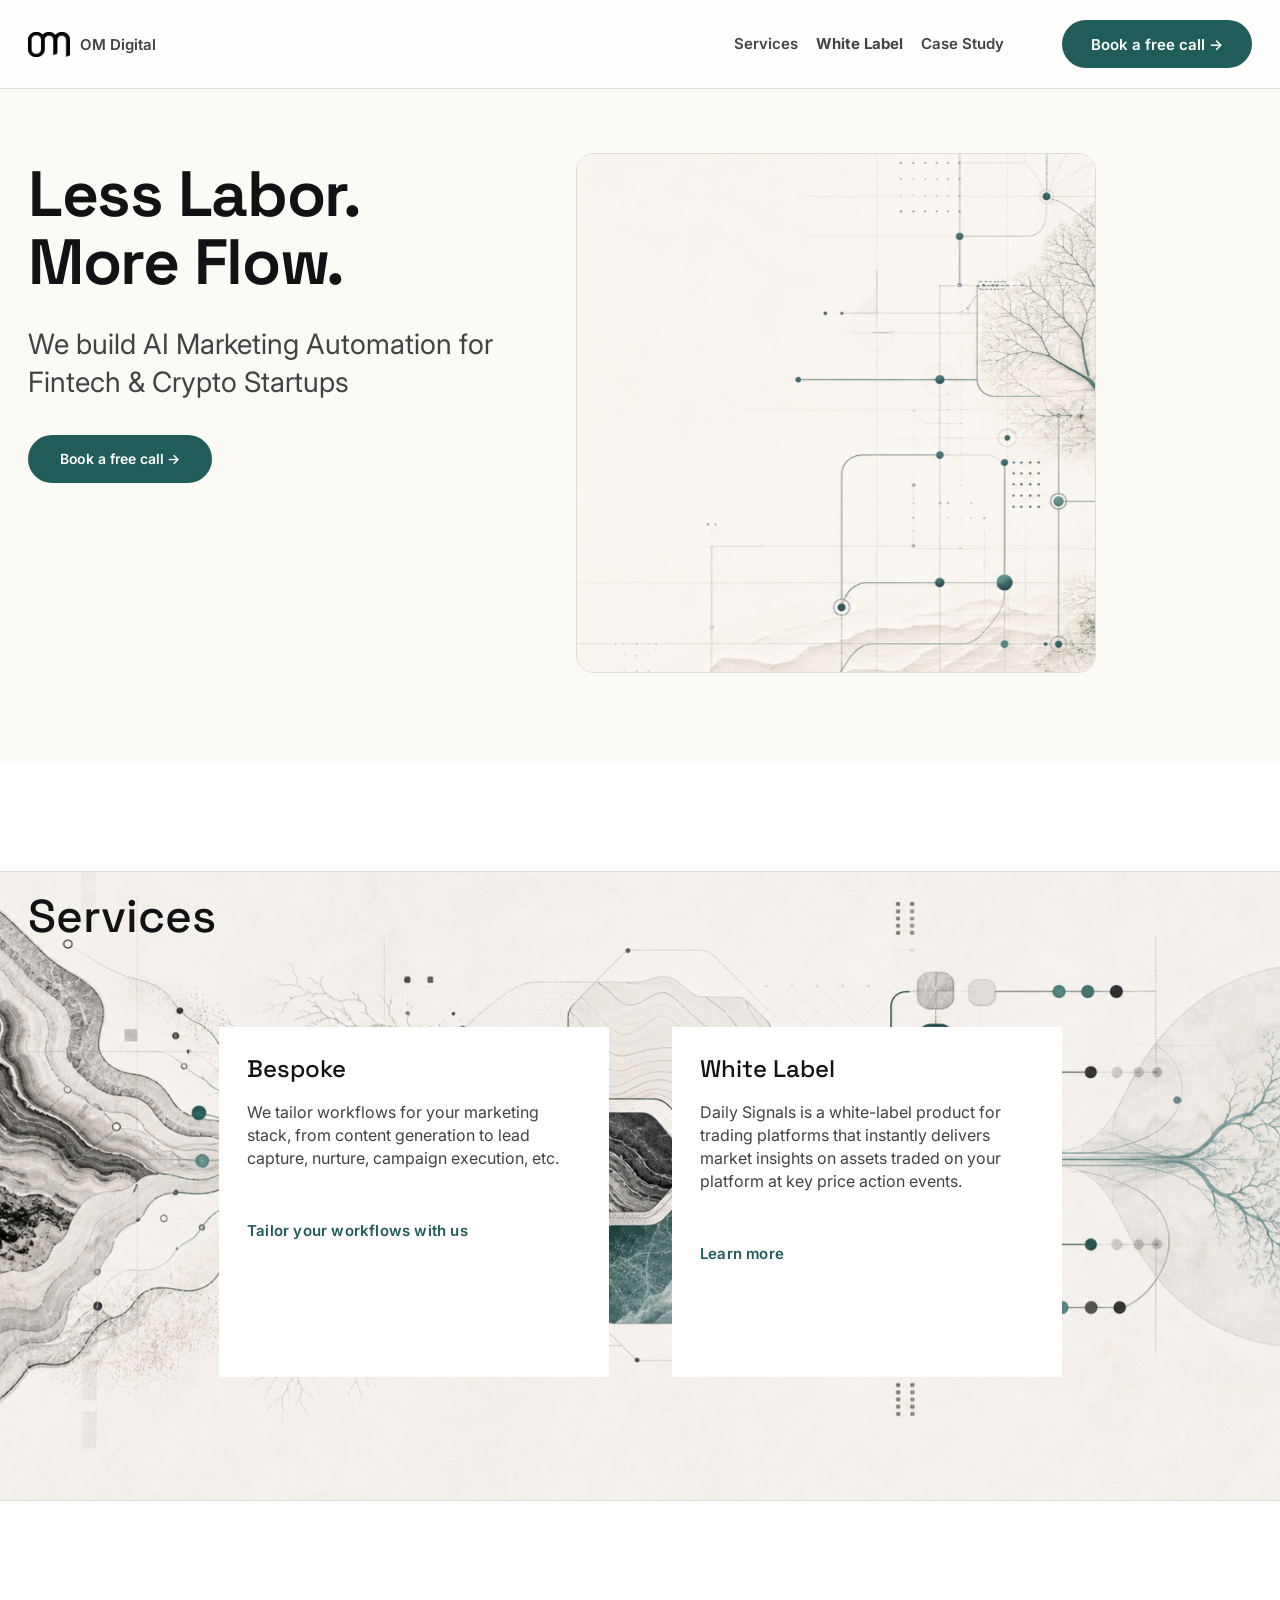
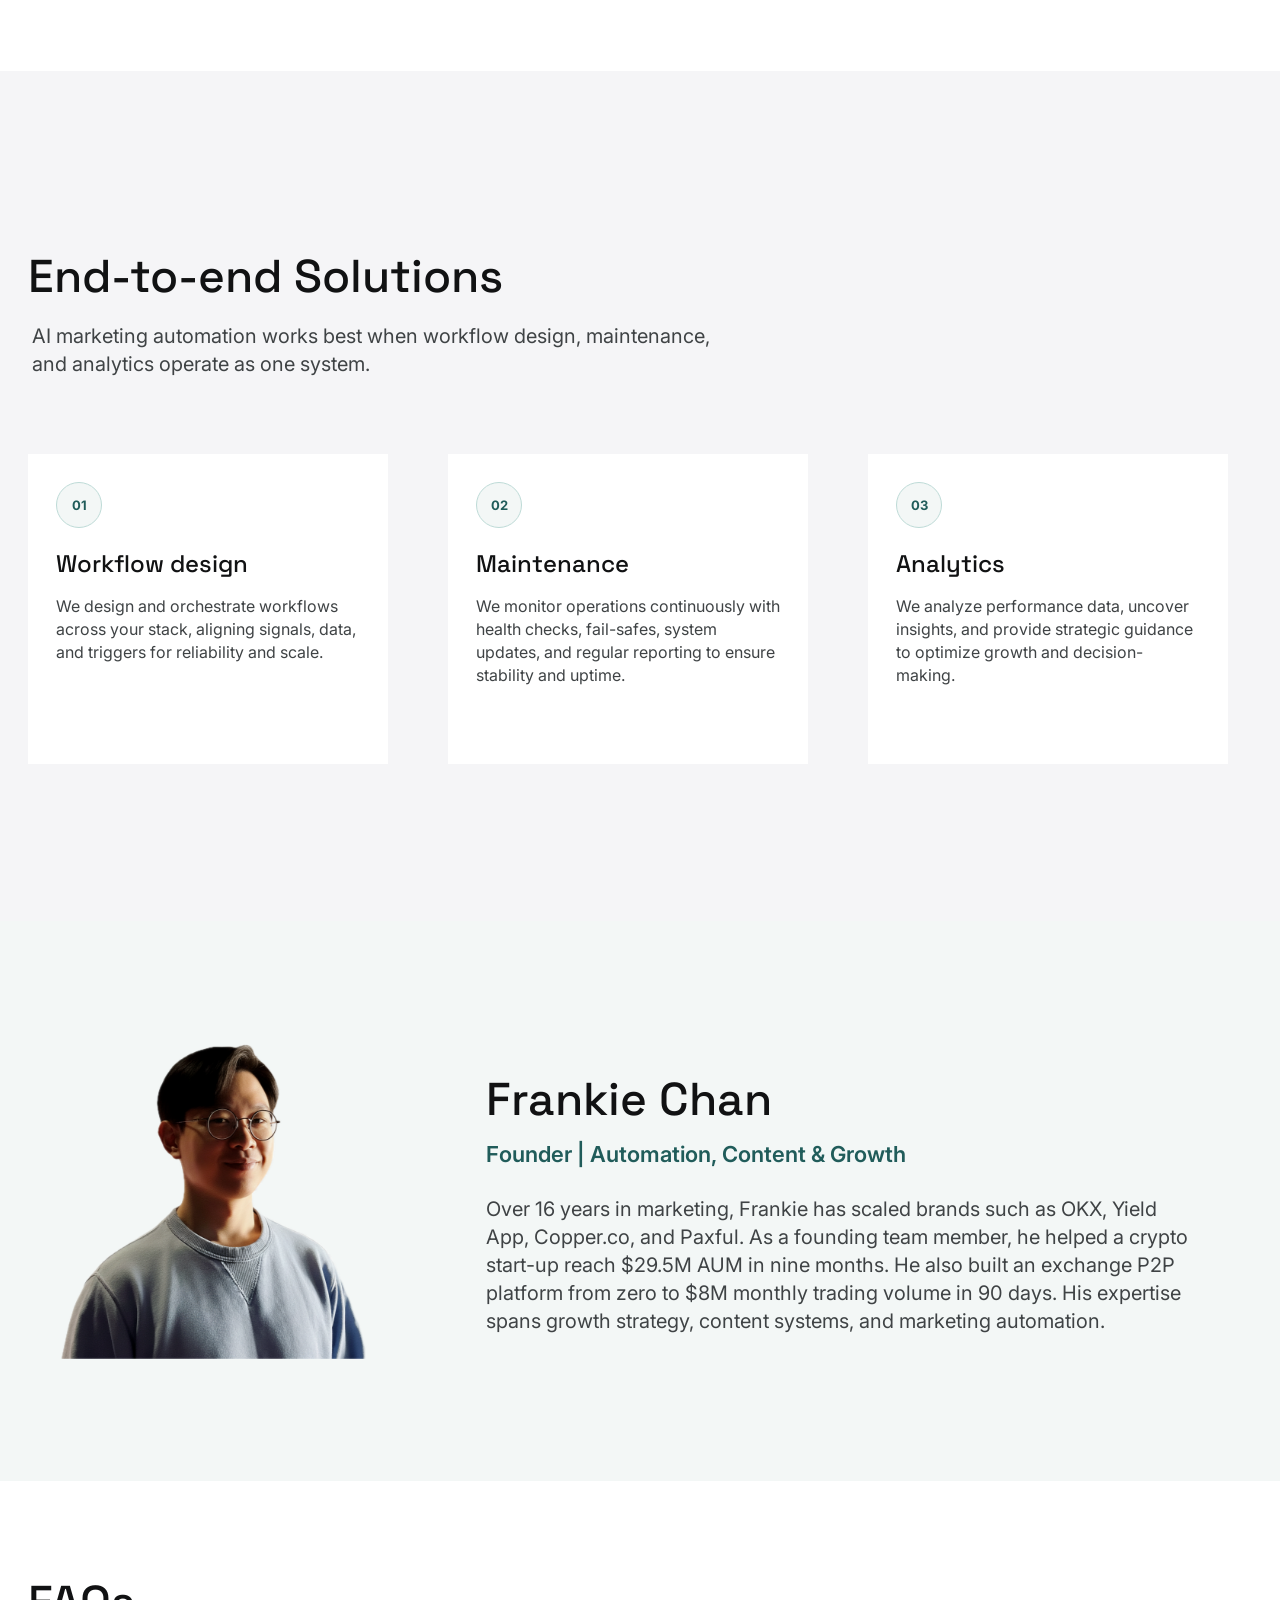
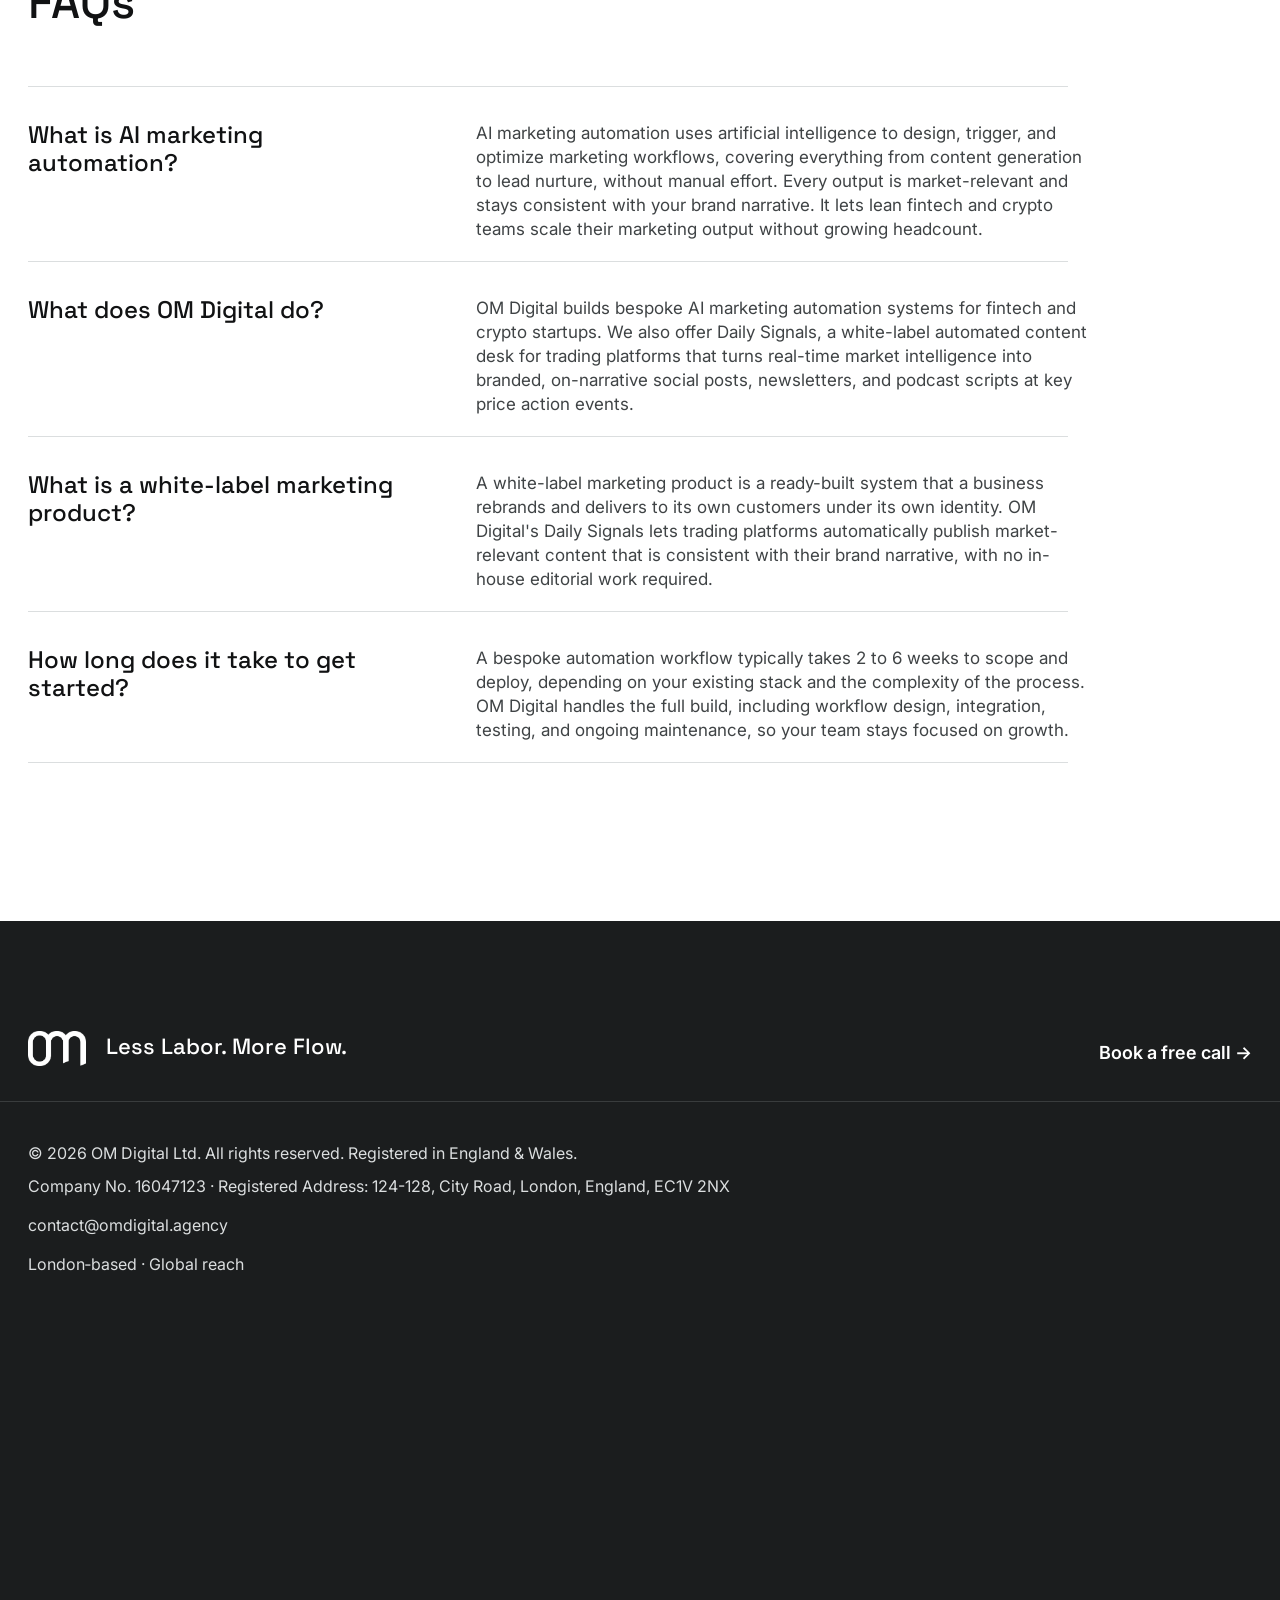
==== index.html @ e4df943d "Refine homepage parallax motion" ====
<!DOCTYPE html>
<html lang="en">
<head>
  <meta charset="utf-8" />
  <!-- Google tag (gtag.js) -->
  <script async src="https://www.googletagmanager.com/gtag/js?id=G-JQ6MYH6CL7"></script>
  <script>
    window.dataLayer = window.dataLayer || [];
    function gtag(){dataLayer.push(arguments);}
    gtag('js', new Date());
    gtag('config', 'G-JQ6MYH6CL7');
  </script>
  <!-- Google Tag Manager -->
  <script>(function(w,d,s,l,i){w[l]=w[l]||[];w[l].push({'gtm.start':
  new Date().getTime(),event:'gtm.js'});var f=d.getElementsByTagName(s)[0],
  j=d.createElement(s),dl=l!='dataLayer'?'&l='+l:'';j.async=true;j.src=
  'https://www.googletagmanager.com/gtm.js?id='+i+dl;f.parentNode.insertBefore(j,f);
  })(window,document,'script','dataLayer','GTM-KMB8G38M');</script>
  <!-- End Google Tag Manager -->
  <!-- Open Graph for Facebook, LinkedIn, etc. -->
  <meta property="og:title" content="OM Digital | Less labor. More flow." />
  <meta property="og:description" content="We build bespoke marketing automation systems: from content generation to lead nurture, for lean fintech & crypto teams" />
  <meta property="og:url" content="https://omdigital.agency" />
  <meta property="og:type" content="website" />
  <meta property="og:image" content="https://omdigital.agency/images/home-v2-hero-figma.png" />
  <meta property="og:image:alt" content="OM Digital Hero Image" />
  <!-- Twitter Card -->
  <meta name="twitter:card" content="summary_large_image" />
  <meta name="twitter:title" content="OM Digital | Less labor. More flow." />
  <meta name="twitter:description" content="We build bespoke marketing automation systems: from content generation to lead nurture, for lean fintech & crypto teams" />
  <meta name="twitter:image" content="https://omdigital.agency/images/home-v2-hero-figma.png" />
  <meta name="viewport" content="width=device-width, initial-scale=1" />
  <meta name="theme-color" content="#ffffff" />
  <title>OM Digital — Marketing AI Automation for Crypto/Fintech Startups & SMEs</title>
  <meta name="description" content="OM Digital helps lean teams automate marketing workflows with a bespoke approach. Less labor. More flow. Marketing AI automation solutions for crypto/fintech startups and SMEs." />
  <meta name="robots" content="index, follow" />
  <link rel="canonical" href="https://omdigital.agency/" />
  <meta name="keywords" content="AI marketing automation, fintech marketing agency, crypto marketing automation, white label marketing, bespoke marketing automation, marketing AI agency London" />
  <link rel="icon" type="image/png" href="images/om-logo-black.png" />
  <link rel="preconnect" href="https://fonts.googleapis.com" />
  <link rel="preconnect" href="https://fonts.gstatic.com" crossorigin />
  <link href="https://fonts.googleapis.com/css2?family=Inter:wght@400;500;600;700&family=Space+Grotesk:wght@500;600;700&display=swap" rel="stylesheet" />
  <link rel="preload" as="image" href="images/home-v2-hero-figma.png" fetchpriority="high" />
  <link rel="stylesheet" href="styles/home-v2.css?v=20260606-home-motion" />
  <style>
    :root {
      --bg: #ffffff;
      --section: #f5f5f7;
      --fg: #1d1d1f;
      --muted: #636366;
      --hairline: #d2d2d7;
      --link: #2f766f;
      --card: #ffffff;
      --maxw: 980px;
      --radius: 12px;
    }
    *, *::before, *::after { box-sizing: border-box; }
    html { scroll-behavior: smooth; }
    html, body { margin: 0; padding: 0; background: var(--bg); color: var(--fg); font: 400 17px/1.5 ui-sans-serif, system-ui, -apple-system, Segoe UI, Roboto, Inter, Helvetica, Arial, "Apple Color Emoji", "Segoe UI Emoji"; -webkit-font-smoothing: antialiased; }
    img { max-width: 100%; display: block; }
    a { color: var(--link); text-decoration: none; }
    a:hover { text-decoration: underline; }
    .wrap { max-width: var(--maxw); margin: 0 auto; padding: 0 24px; }

    /* Nav */
    .nav { position: sticky; top: 0; z-index: 50; backdrop-filter: blur(12px); background: rgba(255,255,255,.8); transition: transform .28s ease; will-change: transform; }
    .nav.nav--hidden { transform: translateY(-100%); }
    .nav-inner { display: flex; align-items: center; justify-content: space-between; gap: 16px; padding: 12px 0; }
    .brand { display: flex; align-items: center; gap: 10px; font-weight: 600; letter-spacing: -0.01em; color: var(--fg); }
    .brand img { width: 40px; height: 40px; border-radius: 6px; }
    .nav-menu { display: none; }
    .nav ul { list-style: none; display: flex; gap: 16px; margin: 0; padding: 0; }
    .nav a { color: var(--fg); position: relative; }
    /* Minimal hover indicator: thin hairline that scales in */
    .nav a::after { content: ""; position: absolute; left: 0; bottom: -6px; height: 1px; width: 100%; background: currentColor; opacity: .35; transform: scaleX(0); transform-origin: left; transition: transform .18s ease; }
    .nav a:hover { text-decoration: none; }
    .nav a:hover::after { transform: scaleX(1); }
    .brand::after { display: none; }
    .brand { transition: transform .2s ease; text-decoration: none !important; }
    .brand:hover, .brand:focus-visible { transform: scale(1.05); text-decoration: none; }
    .nav.nav--open .nav-menu { display: flex; position: fixed; top: 0; left: 0; width: 100vw; height: 100vh; justify-content: center; align-items: center; background: rgba(255,255,255,.96); z-index: 1000; }
    .nav.nav--open .nav-menu ul { flex-direction: column; gap: 24px; font-size: 22px; text-align: center; }
    .nav-toggle { display: none; appearance: none; border: 0; background: transparent; padding: 6px; cursor: pointer; }
    .nav-toggle .bar { display: block; width: 22px; height: 2px; background: currentColor; margin: 5px 0; border-radius: 1px; }
    .nav-close { display: none; position: absolute; top: 24px; right: 24px; appearance: none; border: 0; background: transparent; font-size: 22px; cursor: pointer; color: var(--fg); padding: 8px; line-height: 1; }
    .nav.nav--open .nav-close { display: block; }
    /* Full-screen overlay behavior when menu is open (all sizes) */
    body.no-scroll { overflow: hidden; }
    /* (removed special Year‑end Offer styling) */

    /* Links & CTAs */
    .cta { color: var(--link); font-weight: 500; white-space: nowrap; }
    .cta::after { content: " ›"; }
    .pill { display: inline-block; padding: 12px 18px; border-radius: 9999px; background: #2f766f; color: #fff; font-weight: 600; font-size: 14px; text-decoration: none; letter-spacing: .2px; line-height: 1; transition: background .18s ease, transform .18s ease; }
    .pill:hover { background: #235b55; text-decoration: none; transform: translateY(-1px); }
    .cta-btn { display: inline-block; padding: 14px 28px; border-radius: 9999px; background: var(--fg); color: #fff; font-weight: 600; font-size: 16px; text-decoration: none; letter-spacing: -.01em; transition: transform .18s ease, background .18s ease; margin-top: 20px; }
    .cta-btn:hover { background: #3a3a3c; text-decoration: none; transform: translateY(-2px); }
    .founder-links { display: inline-flex; flex-wrap: nowrap; gap: 12px; margin-top: 16px; align-items: center; justify-content: flex-start; }
    .founder-links a { display: inline-flex; align-items: center; justify-content: center; line-height: 0; transition: transform .18s ease; }
    .founder-links a:hover { transform: translateY(-2px); }
    .founder-links img { width: 24px; height: 24px; object-fit: contain; display: block; }
    @media (max-width: 640px) {
      .founder-links img { width: 22px; height: 22px; }
    }
    @media (min-width: 901px) {
      #founder .wrap { padding-bottom: 36px; }
      #founder .founder-bio { position: relative; }
      #founder .founder-links { position: absolute; left: 0; bottom: -36px; margin-top: 0; }
    }
    .btn { display: inline-block; padding: 10px 14px; border: 1px solid var(--hairline); border-radius: var(--radius); background: #fff; transition: transform .15s ease, border-color .15s ease; color: var(--fg); }
    .btn:hover { transform: translateY(-1px); border-color: #bcbcc0; }

    /* Hero */
    .hero { padding: 56px 0 56px; }
    .hero h1 { font-size: clamp(40px, 6vw, 64px); line-height: 1.06; margin: 16px 0 12px; font-weight: 650; letter-spacing: -0.02em; }
    .hero p.lead { font-size: clamp(17px, 2.2vw, 22px); color: var(--muted); max-width: none; margin: 8px 0 10px; }
    .hero .meta { color: var(--muted); font-size: 14px; margin-top: 16px; }
    .chip { display: inline-flex; align-items: center; gap: 8px; padding: 6px 10px; border-radius: 999px; border: 1px solid var(--hairline); color: var(--muted); font-size: 12px; letter-spacing: .2px; background: #fff; }

    /* Sections */
    section { padding: 80px 0; scroll-margin-top: 90px; }
    #founder { scroll-margin-top: 130px; }
    section:nth-of-type(even) { background: var(--section); }
    h2 { font-size: clamp(24px, 2.6vw, 34px); margin: 0 0 16px; letter-spacing: -0.01em; font-weight: 600; }
    p { color: var(--fg); margin: 0 0 14px; }
    .grid { display: grid; gap: 18px; }
    .grid-3 { grid-template-columns: repeat(auto-fit, minmax(240px, 1fr)); }
    .card { background: var(--card); border: 1px solid var(--hairline); border-radius: var(--radius); padding: 18px; color: var(--fg); transition: transform .25s ease, box-shadow .25s ease; will-change: transform; }
    .card:hover { transform: translateY(-4px); box-shadow: 0 8px 20px rgba(0,0,0,.06); }
    .muted { color: var(--muted); }
    .list { display: grid; gap: 8px; padding: 0; margin: 0; }
    .list li { color: var(--fg); }
    ul { padding-left: 18px; }
    
    /* What we do — full bleed, tight spacing, two-up no gap */
    #what { padding-top: 24px; }
    .what-grid { display: grid; grid-template-columns: repeat(2, minmax(0, 1fr)); gap: 0; }
    #what .card { border-radius: 0; border: none; padding: 28px; will-change: transform; transition: none; }
    #what .card:hover { transform: none; box-shadow: none; }
    /* End-to-end Solutions styled like What */
    #about { padding-top: 24px; }
    .solutions-grid { display: grid; grid-template-columns: repeat(3, minmax(0, 1fr)); gap: 0; }
    #about .card { border-radius: 0; border: none; padding: 28px; will-change: transform; }
    #about .card:hover { transform: none; box-shadow: none; }
    /* Founder layout tweaks */
    .founder-bio { display: flex; flex-direction: column; justify-content: flex-end; }
    .founder-bio p:last-child { margin-bottom: 0; }
    .founder-name { margin: 0 0 4px; font-weight: 600; }
    /* Founder subtle parallax readiness */
    #founder h2, #founder img.founder-photo, #founder .founder-bio { will-change: transform; }
    
    /* Founder on white background */
    #founder { background: #fff; }
    /* (removed ds-card overrides; White Label inherits default card styles) */

    /* FAQ — static visible Q&A */
    #faq { background: var(--section); }
    .faq {
      border-top: 1px solid var(--hairline);
      margin-top: 18px;
    }
    .faq-item {
      padding: 18px 0;
      border-bottom: 1px solid var(--hairline);
    }
    .faq-question {
      font-weight: 600;
      margin: 0 0 8px;
      color: var(--fg);
      font-size: 17px;
    }
    .faq-body {
      color: var(--muted);
      max-width: 720px;
    }
    .faq-body p {
      margin: 0 0 10px;
    }

    /* Footer */
    footer { padding: 64px 0; color: var(--muted); font-size: 14px; background: var(--section); }

    /* Accessibility */
    :focus-visible { outline: 2px solid var(--link); outline-offset: 2px; border-radius: 4px; }

    /* Motion */
    .fade-in { opacity: 0; transform: translateY(10px); animation: fadeIn .7s cubic-bezier(0.22, 1, 0.36, 1) forwards; }
    .fade-2 { animation-delay: .08s; }
    .fade-3 { animation-delay: .16s; }
    .fade-4 { animation-delay: .24s; }
    @keyframes fadeIn { to { opacity: 1; transform: none; } }
    /* Scroll reveal */
    .reveal { 
      --reveal-duration: .8s;
      --reveal-distance: 22px;
      opacity: 0; 
      transform: translateY(var(--reveal-distance)); 
      transition: transform var(--reveal-duration) cubic-bezier(0.22, 1, 0.36, 1), opacity var(--reveal-duration);
      transition-delay: var(--delay, 0ms); 
      will-change: transform, opacity; 
    }
    .reveal.in { opacity: 1; transform: none; }
    .reveal-fast { --reveal-duration: .55s; --reveal-distance: 12px; }
    .reveal-slow { --reveal-duration: .95s; --reveal-distance: 28px; }

    /* Hero media */
    .hero-media { position: relative; margin-top: 8px; border-radius: 18px; overflow: hidden; background: none; }
    .hero-media img { width: 100%; height: clamp(220px, 36vw, 420px); object-fit: cover; object-position: 50% 42%; display: block; transform: translate3d(0,0,0) scale(1.06); transform-origin: center top; will-change: transform; }
    @media (prefers-reduced-motion: reduce) {
      .fade-in { opacity: 1; transform: none; animation: none; }
      .btn, .card { transition: none; }
      .reveal { opacity: 1; transform: none; transition: none; }
      .hero-media img { transform: none !important; }
      .nav { transition: none; }
    }
    /* Responsive horizontal (landscape) and narrow widths */
    @media (max-width: 900px), (orientation: landscape) and (max-height: 500px) {
      .nav-toggle { display: block; }
      .nav-menu { display: none; }

      .what-grid, .solutions-grid { grid-template-columns: 1fr; gap: 12px; }
      #founder .grid { grid-template-columns: 1fr !important; align-items: start !important; justify-items: start; }
      #founder img.founder-photo { margin: 0 0 12px 0; width: min(80vw, 276px) !important; height: min(80vw, 276px) !important; }
      #founder .founder-bio { width: 100%; text-align: left; }
      .wrap { padding-left: 20px; padding-right: 20px; }
      section { scroll-margin-top: 120px; }
      #founder { scroll-margin-top: 0px; }
    }

    @media (min-width: 901px) {
      .nav-toggle { display: none !important; }
      .nav-menu { display: flex !important; position: static; background: none; align-items: center; }
      .nav-menu ul { flex-direction: row; gap: 16px; font-size: 1rem; }
    }
  </style>
  <script type="application/ld+json">
  {
    "@context": "https://schema.org",
    "@graph": [
      {
        "@type": "Organization",
        "@id": "https://omdigital.agency/#org",
        "name": "OM Digital",
        "url": "https://omdigital.agency",
        "logo": {
          "@type": "ImageObject",
          "url": "https://omdigital.agency/images/om-logo-black.png"
        },
        "description": "AI marketing automation agency for fintech and crypto startups. We build bespoke marketing automation systems and offer Daily Signals, a white-label automated content desk for trading platforms.",
        "founder": {
          "@type": "Person",
          "@id": "https://omdigital.agency/#frankie",
          "name": "Frankie Chan",
          "jobTitle": "Founder",
          "description": "Over 16 years in marketing. Scaled brands including OKX, Yield App, Copper.co, and Paxful. Helped a crypto startup reach $29.5M AUM in nine months and built an exchange P2P platform from zero to $8M monthly trading volume in 90 days.",
          "url": "https://omdigital.agency/#founder",
          "sameAs": [
            "https://linkedin.com/in/frankieweb3",
            "https://x.com/wlfc_"
          ],
          "knowsAbout": ["AI marketing", "marketing automation", "fintech marketing", "crypto marketing", "growth strategy", "content systems"]
        },
        "areaServed": ["GB", "HK", "US", "Global"],
        "knowsAbout": ["AI marketing automation", "white label marketing", "fintech marketing", "crypto marketing", "marketing workflow design"],
        "sameAs": [
          "https://linkedin.com/in/frankieweb3",
          "https://x.com/wlfc_"
        ],
        "contactPoint": {
          "@type": "ContactPoint",
          "email": "contact@omdigital.agency",
          "contactType": "customer service"
        }
      },
      {
        "@type": "FAQPage",
        "mainEntity": [
          {
            "@type": "Question",
            "name": "What is AI marketing automation?",
            "acceptedAnswer": {
              "@type": "Answer",
              "text": "AI marketing automation uses artificial intelligence to design, trigger, and optimize marketing workflows, covering everything from content generation to lead nurture, without manual effort. Every output is market-relevant and stays consistent with your brand narrative. It lets lean fintech and crypto teams scale their marketing output without growing headcount."
            }
          },
          {
            "@type": "Question",
            "name": "What does OM Digital do?",
            "acceptedAnswer": {
              "@type": "Answer",
              "text": "OM Digital builds bespoke AI marketing automation systems for fintech and crypto startups. We also offer Daily Signals, a white-label automated content desk for trading platforms that turns real-time market intelligence into branded, on-narrative social posts, newsletters, and podcast scripts at key price action events."
            }
          },
          {
            "@type": "Question",
            "name": "What is a white-label marketing product?",
            "acceptedAnswer": {
              "@type": "Answer",
              "text": "A white-label marketing product is a ready-built system that a business rebrands and delivers to its own customers under its own identity. OM Digital's Daily Signals lets trading platforms automatically publish market-relevant content that is consistent with their brand narrative, with no in-house editorial work required."
            }
          },
          {
            "@type": "Question",
            "name": "How long does it take to get started?",
            "acceptedAnswer": {
              "@type": "Answer",
              "text": "A bespoke automation workflow typically takes 2 to 6 weeks to scope and deploy, depending on your existing stack and the complexity of the process. OM Digital handles the full build, including workflow design, integration, testing, and ongoing maintenance, so your team stays focused on growth."
            }
          }
        ]
      }
    ]
  }
  </script>
</head>
<body class="home-v2">

<!-- Google Tag Manager (noscript) -->
<noscript><iframe src="https://www.googletagmanager.com/ns.html?id=GTM-KMB8G38M"
  height="0" width="0" style="display:none;visibility:hidden"></iframe></noscript>
  <!-- End Google Tag Manager (noscript) -->

  <!-- Nav -->
  <nav class="nav home-v2-nav" aria-label="Primary navigation">
    <div class="wrap nav-inner">
      <a href="#top" class="brand">
        <img src="images/home-v2-logo-header.png" alt="OM Digital logo" />
        <span>OM Digital</span>
      </a>
      <button class="nav-toggle" aria-controls="nav-menu" aria-expanded="false" aria-label="Menu">
        <span class="bar"></span>
        <span class="bar"></span>
        <span class="bar"></span>
      </button>
      <div class="nav-menu" id="nav-menu">
        <button class="nav-close" aria-label="Close menu">✕</button>
        <ul>
          <li><a href="#what">Services</a></li>
          <li><a href="https://omdigital.agency/dailysignals"><strong>White Label</strong></a></li>
          <li><a href="case-study-web3-liquidity.html">Case Study</a></li>
        </ul>
      </div>
      <a class="home-v2-header-cta" href="https://calendly.com/om_digital" target="_blank" rel="noopener">Book a free call →</a>
    </div>
  </nav>

  <!-- Hero -->
  <header id="top" class="hero home-v2-hero wrap">
    <div class="home-v2-hero-copy">
      <h1 class="fade-in fade-2"><span>Less Labor.</span><span>More Flow.</span></h1>
      <p class="lead fade-in fade-3">We build AI Marketing Automation for Fintech & Crypto Startups</p>
      <div class="home-v2-actions fade-in fade-4">
        <a class="cta-btn" href="https://calendly.com/om_digital" target="_blank" rel="noopener">Book a free call →</a>
      </div>
    </div>
    <div class="hero-media home-v2-hero-media">
      <img
        data-parallax
        data-desktop-speed="0.11"
        data-mobile-speed="0.055"
        data-desktop-cap="52"
        data-mobile-cap="28"
        src="images/home-v2-hero-figma.png"
        alt="Natural landscape and technical workflow structures representing AI marketing automation for fintech and crypto startups"
        width="1717"
        height="916"
        fetchpriority="high" />
    </div>
  </header>

  <main>
  <!-- What we do -->
  <section id="what">
    <div class="wrap">
      <div class="home-v2-section-head">
        <h2>Services</h2>
      </div>
      <div class="home-v2-services-map" aria-hidden="true">
        <img data-parallax data-desktop-speed="0.06" data-mobile-speed="0.035" data-desktop-cap="44" data-mobile-cap="24" src="images/home-v2-services-map.png" alt="" width="1717" height="916" loading="lazy" />
      </div>
      <div class="what-grid">
        <div class="card home-v2-service-card">
          <h3>Bespoke</h3>
          <p>We tailor workflows for your marketing stack, from content generation to lead capture, nurture, campaign execution, etc.</p>
          <p><a class="pill" href="https://calendly.com/om_digital" target="_blank" rel="noopener">Tailor your workflows with us</a></p>
        </div>
        <div class="card home-v2-service-card">
          <h3>White Label</h3>
          <p>Daily Signals is a white-label product for trading platforms that instantly delivers market insights on assets traded on your platform at key price action events.</p>
          <p><a class="pill" href="https://omdigital.agency/dailysignals.html">Learn more</a></p>
        </div>
      </div>
    </div>
  </section>

  <!-- About / Offerings -->
  <section id="about">
    <div class="wrap">
      <div class="home-v2-section-head">
        <h2>End-to-end Solutions</h2>
        <p>AI marketing automation works best when workflow design, maintenance, and analytics operate as one system.</p>
      </div>
      <div class="solutions-grid">
        <div class="card reveal reveal-slow" style="--delay: 0ms; --reveal-distance: 32px; --reveal-duration: .75s">
          <span class="home-v2-step">01</span>
          <h3>Workflow design</h3>
          <p>We design and orchestrate workflows across your stack, aligning signals, data, and triggers for reliability and scale.</p>
        </div>
        <div class="card reveal reveal-slow" style="--delay: 70ms; --reveal-distance: 32px; --reveal-duration: .75s">
          <span class="home-v2-step">02</span>
          <h3>Maintenance</h3>
          <p>We monitor operations continuously with health checks, fail-safes, system updates, and regular reporting to ensure stability and uptime.</p>
        </div>
        <div class="card reveal reveal-slow" style="--delay: 140ms; --reveal-distance: 32px; --reveal-duration: .75s">
          <span class="home-v2-step">03</span>
          <h3>Analytics</h3>
          <p>We analyze performance data, uncover insights, and provide strategic guidance to optimize growth and decision-making.</p>
        </div>
      </div>
    </div>
  </section>


  <!-- Founder -->
  <section id="founder">
    <div class="wrap">
      <div class="grid home-v2-founder-grid">
        <div class="home-v2-founder-image" data-parallax data-desktop-speed="0.065" data-mobile-speed="0.04" data-desktop-cap="40" data-mobile-cap="24">
          <img class="founder-photo" src="images/home-v2-founder-figma.png" alt="Frankie Chan" width="410" height="390" />
        </div>
        <div class="founder-bio">
          <h3 class="founder-name">Frankie Chan</h3>
          <p>Founder | Automation, Content & Growth</p>
          <p>Over 16 years in marketing, Frankie has scaled brands such as OKX, Yield App, Copper.co, and Paxful. As a founding team member, he helped a crypto start-up reach $29.5M AUM in nine months. He also built an exchange P2P platform from zero to $8M monthly trading volume in 90 days. His expertise spans growth strategy, content systems, and marketing automation.</p>
          <div class="founder-links">
            <a href="https://linkedin.com/in/frankieweb3" target="_blank" rel="noopener" aria-label="LinkedIn">
              <img src="images/linkedin_icon.png" alt="LinkedIn" loading="lazy" width="24" height="24" />
            </a>
            <a href="https://x.com/wlfc_" target="_blank" rel="noopener" aria-label="X profile">
              <img src="images/x_icon.png" alt="X" loading="lazy" width="24" height="24" />
            </a>
          </div>
        </div>
      </div>
    </div>
  </section>

  </main>

  <!-- FAQ -->
  <section id="faq">
    <div class="wrap" style="max-width: 720px;">
      <h2>FAQs</h2>
      <div class="faq">

        <div class="faq-item">
          <p class="faq-question">What is AI marketing automation?</p>
          <div class="faq-body">
            <p>AI marketing automation uses artificial intelligence to design, trigger, and optimize marketing workflows, covering everything from content generation to lead nurture, without manual effort. Every output is market-relevant and stays consistent with your brand narrative. It lets lean fintech and crypto teams scale their marketing output without growing headcount.</p>
          </div>
        </div>

        <div class="faq-item">
          <p class="faq-question">What does OM Digital do?</p>
          <div class="faq-body">
            <p>OM Digital builds bespoke AI marketing automation systems for fintech and crypto startups. We also offer Daily Signals, a white-label automated content desk for trading platforms that turns real-time market intelligence into branded, on-narrative social posts, newsletters, and podcast scripts at key price action events.</p>
          </div>
        </div>

        <div class="faq-item">
          <p class="faq-question">What is a white-label marketing product?</p>
          <div class="faq-body">
            <p>A white-label marketing product is a ready-built system that a business rebrands and delivers to its own customers under its own identity. OM Digital's Daily Signals lets trading platforms automatically publish market-relevant content that is consistent with their brand narrative, with no in-house editorial work required.</p>
          </div>
        </div>

        <div class="faq-item">
          <p class="faq-question">How long does it take to get started?</p>
          <div class="faq-body">
            <p>A bespoke automation workflow typically takes 2 to 6 weeks to scope and deploy, depending on your existing stack and the complexity of the process. OM Digital handles the full build, including workflow design, integration, testing, and ongoing maintenance, so your team stays focused on growth.</p>
          </div>
        </div>

      </div>
    </div>
  </section>

  <!-- Footer -->
  <footer>
    <div class="wrap">
      <a class="home-v2-footer-cta" href="https://calendly.com/om_digital" target="_blank" rel="noopener">Book a free call →</a>
      <div class="grid" style="grid-template-columns: 1fr auto; gap: 12px;">
        <p>© 2026 OM Digital Ltd. All rights reserved. Registered in England & Wales.</p>
        <!--<p><a class="muted" href="#">Privacy</a> · <a class="muted" href="#">Terms</a></p>-->
      </div>
      <p class="muted" style="margin-top:8px">Company No. 16047123 · Registered Address: 124-128, City Road, London, England, EC1V 2NX</p>
      <p class="muted" style="margin-top:8px"><a href="mailto:contact@omdigital.agency" style="color:inherit; text-decoration:none;">contact@omdigital.agency</a></p>
      <p><strong>London‑based · Global reach</strong></p>
    </div>
  </footer>
  <script>
    (function() {
      const reduce = window.matchMedia && window.matchMedia('(prefers-reduced-motion: reduce)').matches;
      const nav = document.querySelector('.nav');
      const toggle = document.querySelector('.nav-toggle');
      const menu = document.getElementById('nav-menu');
      const isToggleVisible = () => toggle && window.getComputedStyle(toggle).display !== 'none';
      // Stagger: mark children to reveal with delays
      document.querySelectorAll('.stagger').forEach(group => {
        const kids = Array.from(group.children);
        const step = Number(group.getAttribute('data-stagger')) || 90;
        kids.forEach((el, i) => {
          el.classList.add('reveal');
          el.style.setProperty('--delay', (i * step) + 'ms');
        });
      });
      // Headings and selective hero elements
      document.querySelectorAll('section h2, .hero .meta').forEach((el, i) => {
        el.classList.add('reveal');
        el.style.setProperty('--delay', (i * 80) + 'ms');
      });

      // IntersectionObserver to toggle in
      if (!reduce && 'IntersectionObserver' in window) {
        const io = new IntersectionObserver((entries) => {
          entries.forEach((entry) => {
            if (entry.isIntersecting) {
              entry.target.classList.add('in');
              io.unobserve(entry.target);
            }
          });
        }, { rootMargin: '0px 0px -12% 0px', threshold: 0.08 });
        document.querySelectorAll('.reveal').forEach(el => io.observe(el));
      } else {
        document.querySelectorAll('.reveal').forEach(el => el.classList.add('in'));
      }

      // Nav: hide on scroll down, show on scroll up (parallax-like slide)
      if (!reduce && nav) {
        let lastY = window.scrollY || 0;
        let ticking = false;
        const onScroll = () => {
          if (ticking) return; ticking = true;
          requestAnimationFrame(() => {
            const y = window.scrollY || 0;
            const delta = y - lastY;
            const nearTop = y < 48;
            if (isToggleVisible() || nav.classList.contains('nav--open')) {
              nav.classList.remove('nav--hidden');
            } else if (nearTop || delta < -12) {
              nav.classList.remove('nav--hidden');
            } else if (delta > 12 && y > 120) {
              nav.classList.add('nav--hidden');
            }
            lastY = y; ticking = false;
          });
        };
        window.addEventListener('scroll', onScroll, { passive: true });
      }

      // Mobile menu toggle (always enabled, regardless of reduced motion)
      if (nav && toggle && menu) {
        const closeBtn = nav.querySelector('.nav-close');
        const closeMenu = () => { nav.classList.remove('nav--open'); toggle.setAttribute('aria-expanded', 'false'); document.body.classList.remove('no-scroll'); nav.classList.remove('nav--hidden'); };
        const toggleIfVisible = () => {
          if (!isToggleVisible()) return;
          const open = nav.classList.toggle('nav--open');
          toggle.setAttribute('aria-expanded', String(open));
          document.body.classList.toggle('no-scroll', open);
          if (!open) nav.classList.remove('nav--hidden');
        };
        toggle.addEventListener('click', toggleIfVisible);
        if (closeBtn) closeBtn.addEventListener('click', closeMenu);
        menu.addEventListener('click', (e) => {
          const t = e.target;
          if (t && t.closest && t.closest('a')) {
            closeMenu();
            return;
          }
          if (t === menu) closeMenu();
        });
        window.addEventListener('resize', () => { if (!isToggleVisible()) closeMenu(); });
      }
      if (!reduce) {
        const parallaxNodes = Array.from(document.querySelectorAll('[data-parallax]'));
        const services = document.querySelector('#what');
        let ticking = false;
        const clamp = (value, cap) => Math.max(-cap, Math.min(cap, value));
        const updateMotion = () => {
          ticking = false;
          const mobile = window.matchMedia('(max-width: 767px)').matches;
          const viewportCenter = window.innerHeight / 2;
          parallaxNodes.forEach((node) => {
            const anchor = node.closest('section') || node.parentElement;
            const rect = anchor.getBoundingClientRect();
            const speed = Number(node.dataset[mobile ? 'mobileSpeed' : 'desktopSpeed']) || 0;
            const cap = Number(node.dataset[mobile ? 'mobileCap' : 'desktopCap']) || 0;
            const offset = clamp((viewportCenter - (rect.top + rect.height / 2)) * speed, cap);
            node.style.setProperty('--parallax-y', `${offset.toFixed(2)}px`);
          });
          if (services) {
            const rect = services.getBoundingClientRect();
            const progress = Math.max(0, Math.min(1, (window.innerHeight - rect.top) / (window.innerHeight + rect.height * 0.35)));
            const lift = (1 - progress) * (mobile ? 12 : 18);
            services.style.setProperty('--service-card-y', `${lift.toFixed(2)}px`);
          }
        };
        const requestMotion = () => {
          if (!ticking) {
            ticking = true;
            requestAnimationFrame(updateMotion);
          }
        };
        window.addEventListener('scroll', requestMotion, { passive: true });
        window.addEventListener('resize', requestMotion);
        requestMotion();
      }
    })();
  </script>
</body>
</html>
---- styles/home-v2.css ----
.home-v2 {
  --om-bg: #fbfaf4;
  --om-ink: #111213;
  --om-body: #3f4345;
  --om-rule: #dbdedf;
  --om-teal: #205c5a;
  --om-teal-soft: #f3f7f6;
  --om-teal-line: #bedbd7;
  --om-founder-band: #f3f7f6;
  --om-footer: #1b1d1e;
  background: var(--om-bg);
  color: var(--om-ink);
  font-family: Inter, ui-sans-serif, system-ui, -apple-system, BlinkMacSystemFont, "Segoe UI", sans-serif;
  overflow-x: hidden;
}

.home-v2 .wrap {
  max-width: 1296px;
  padding-left: 0;
  padding-right: 0;
}

.home-v2 h1,
.home-v2 h2,
.home-v2 h3,
.home-v2 .brand,
.home-v2 .footer-tagline {
  font-family: "Space Grotesk", Inter, ui-sans-serif, system-ui, sans-serif;
  letter-spacing: 0;
}

.home-v2 h1 {
  color: var(--om-ink);
  font-size: 78px;
  font-weight: 700;
  line-height: 80px;
  max-width: 500px;
  margin: 0;
}

.home-v2 h1 span {
  display: block;
}

.home-v2 h2 {
  color: var(--om-ink);
  font-size: 46px;
  font-weight: 500;
  line-height: 51px;
  margin: 0;
}

.home-v2 h3 {
  color: var(--om-ink);
  font-size: 24px;
  font-weight: 500;
  line-height: 28px;
  margin: 0;
}

.home-v2 p {
  color: var(--om-body);
}

.home-v2-nav {
  background: var(--om-bg);
  border-bottom: 1px solid var(--om-rule);
}

.home-v2 .nav-inner {
  min-height: 88px;
  padding: 0;
}

.home-v2 .brand {
  gap: 10px;
  color: var(--om-ink);
  font-family: Inter, ui-sans-serif, system-ui, sans-serif;
  font-size: 16px;
  font-weight: 600;
  line-height: 16px;
}

.home-v2 .brand img {
  width: 42px;
  height: 25px;
  object-fit: contain;
  border-radius: 0;
}

.home-v2 .nav-menu {
  margin-left: auto;
}

.home-v2 .nav-menu ul {
  gap: 18px;
}

.home-v2 .nav-close {
  display: none;
  position: absolute;
  top: 24px;
  right: 24px;
  appearance: none;
  border: 0;
  background: transparent;
  color: var(--om-ink);
  padding: 8px;
  font-size: 22px;
  line-height: 1;
  cursor: pointer;
}

.home-v2 .nav.nav--open .nav-close {
  display: block;
}

.home-v2 .nav a {
  color: var(--om-body);
  font-size: 15px;
  font-weight: 600;
  line-height: 15px;
}

.home-v2 .nav a::after {
  background: var(--om-teal);
}

.home-v2-header-cta,
.home-v2 .cta-btn {
  min-height: 48px;
  display: inline-flex;
  align-items: center;
  justify-content: center;
  border-radius: 24px;
  background: var(--om-teal);
  color: #fff;
  font-size: 14px;
  font-weight: 600;
  line-height: 14px;
  text-decoration: none;
}

.home-v2 a.home-v2-header-cta,
.home-v2 a.cta-btn {
  color: #fff;
}

.home-v2-header-cta {
  width: 190px;
  margin-left: 42px;
}

.home-v2 .cta-btn {
  width: 184px;
  padding: 0 24px;
  margin-top: 0;
}

.home-v2-header-cta:hover,
.home-v2 .cta-btn:hover,
.home-v2 .pill:hover {
  background: #184947;
  color: #fff;
  text-decoration: none;
}

.home-v2-hero {
  display: grid;
  grid-template-columns: 583px 520px;
  column-gap: 135px;
  justify-content: start;
  align-items: start;
  min-height: 672px;
  padding-top: 94px;
  padding-bottom: 0;
}

.home-v2-hero-copy {
  padding-top: 0;
}

.home-v2 .hero p.lead {
  width: 579px;
  margin: 28px 0 34px;
  color: var(--om-body);
  font-size: 28px;
  font-weight: 400;
  line-height: 38px;
}

.home-v2-actions {
  display: flex;
}

.home-v2-hero-media {
  width: 520px;
  height: 520px;
  margin: -47px 0 0;
  border: 1px solid var(--om-rule);
  border-radius: 18px;
  overflow: hidden;
  background: #fff;
}

.home-v2 .home-v2-hero-media img {
  width: 100% !important;
  height: calc(100% + 120px) !important;
  margin-top: -60px;
  object-fit: cover;
  border-radius: 18px;
  transform: translate3d(0, var(--parallax-y, 0), 0) scale(1.04);
  will-change: transform;
}

.home-v2 section {
  background: var(--om-bg);
  padding: 0;
  scroll-margin-top: 88px;
}

.home-v2 #what {
  position: relative;
  min-height: 910px;
  background: #fff;
  padding-top: 130px;
}

.home-v2-section-head {
  position: relative;
  z-index: 2;
  margin: 0;
}

.home-v2 #what .home-v2-section-head {
  margin-left: 0;
}

.home-v2-services-map {
  position: absolute;
  left: 50%;
  top: 110px;
  width: 100vw;
  height: 630px;
  transform: translateX(-50%);
  border-top: 1px solid var(--om-rule);
  border-bottom: 1px solid var(--om-rule);
  overflow: hidden;
}

.home-v2-services-map img {
  width: 100%;
  height: calc(100% + 100px);
  margin-top: -50px;
  object-fit: cover;
  transform: translate3d(0, var(--parallax-y, 0), 0) scale(1.03);
  will-change: transform;
}

.home-v2 .what-grid {
  position: relative;
  z-index: 2;
  display: grid;
  grid-template-columns: repeat(2, 390px);
  gap: 63px;
  width: max-content;
  margin: 69px auto 0;
}

.home-v2 .card {
  background: #fff;
  border: 1px solid var(--om-rule);
  border-radius: 10px;
  box-shadow: none;
}

.home-v2-service-card {
  width: 390px;
  min-height: 350px;
  padding: 95px 27px 28px;
  transform: translate3d(0, var(--service-card-y, 0), 0);
  will-change: transform;
}

.home-v2-service-card p {
  margin: 18px 0 0;
  color: var(--om-body);
  font-size: 16px;
  line-height: 23px;
}

.home-v2 .pill {
  display: inline-flex;
  padding: 0;
  min-height: 0;
  border-radius: 0;
  background: transparent;
  color: var(--om-teal);
  box-shadow: none;
  font-size: 15px;
  font-weight: 600;
  line-height: 15px;
}

.home-v2-service-card p:last-child {
  margin-top: 49px;
}

.home-v2 #about {
  min-height: 850px;
  padding-top: 180px;
}

.home-v2 #about .home-v2-section-head p {
  width: 680px;
  margin: 20px 0 0 4px;
  color: var(--om-body);
  font-size: 20px;
  line-height: 28px;
}

.home-v2 .solutions-grid {
  display: grid;
  grid-template-columns: repeat(3, 360px);
  gap: 60px;
  margin-top: 76px;
}

.home-v2 .solutions-grid .card {
  min-height: 310px;
  padding: 27px;
}

.home-v2-step {
  width: 46px;
  height: 46px;
  display: inline-flex;
  align-items: center;
  justify-content: center;
  border: 1px solid var(--om-teal-line);
  border-radius: 23px;
  background: var(--om-teal-soft);
  color: var(--om-teal);
  font-size: 13px;
  font-weight: 700;
  line-height: 13px;
}

.home-v2 .solutions-grid h3 {
  margin-top: 22px;
}

.home-v2 .solutions-grid p {
  margin-top: 17px;
  color: var(--om-body);
  font-size: 16px;
  line-height: 23px;
}

.home-v2 #founder {
  min-height: 560px;
  padding-top: 88px;
  background: var(--om-founder-band);
}

.home-v2-founder-grid {
  display: grid;
  grid-template-columns: 410px 710px !important;
  gap: 48px !important;
  align-items: center !important;
}

.home-v2-founder-image {
  width: 410px;
  height: 390px;
  background: transparent;
  border: 0;
  padding: 0;
  transform: translate3d(0, var(--parallax-y, 0), 0);
}

.home-v2 img.founder-photo {
  width: 410px !important;
  height: 390px !important;
  border-radius: 0 !important;
  object-fit: contain;
}

.home-v2 .founder-bio {
  justify-content: center;
  max-width: 710px;
}

.home-v2 .founder-name {
  font-size: 46px;
  font-weight: 500;
  line-height: 51px;
  margin: 0 0 16px;
}

.home-v2 .founder-bio > p:nth-of-type(1) {
  margin: 0 0 28px;
  color: var(--om-teal);
  font-size: 22px;
  font-weight: 600;
  line-height: 26px;
}

.home-v2 .founder-bio > p:nth-of-type(2) {
  margin: 0;
  color: var(--om-body);
  font-size: 20px;
  line-height: 28px;
}

.home-v2 .founder-links {
  display: none;
}

.home-v2 #faq {
  min-height: 1040px;
  padding-top: 96px;
  background: #fff;
}

.home-v2 #faq .wrap {
  max-width: 1296px !important;
}

.home-v2 .faq {
  margin-top: 58px;
  border-top: 1px solid var(--om-rule);
  width: 1040px;
}

.home-v2 .faq-item {
  display: grid;
  grid-template-columns: 380px 620px;
  column-gap: 68px;
  padding: 34px 0 20px;
  border-bottom: 1px solid var(--om-rule);
}

.home-v2 .faq-question {
  margin: 0;
  color: var(--om-ink);
  font-family: "Space Grotesk", Inter, ui-sans-serif, system-ui, sans-serif;
  font-size: 24px;
  font-weight: 500;
  line-height: 28px;
}

.home-v2 .faq-body {
  max-width: 620px;
}

.home-v2 .faq-body p {
  margin: 0;
  color: var(--om-body);
  font-size: 17px;
  line-height: 24px;
}

.home-v2 footer {
  min-height: 800px;
  padding: 110px 0 0;
  background: var(--om-footer);
  color: #dbdedf;
}

.home-v2 footer .wrap {
  position: relative;
}

.home-v2 footer .wrap::before {
  content: "";
  position: absolute;
  left: 0;
  top: 70px;
  width: 100%;
  height: 1px;
  background: rgba(219, 222, 223, 0.16);
}

.home-v2 footer .wrap::after {
  content: "";
  position: absolute;
  left: 0;
  top: 0;
  width: 58px;
  height: 35px;
  background: url("../images/home-v2-logo-footer.png") center / contain no-repeat;
}

.home-v2 footer .grid {
  display: block;
  padding-top: 110px;
}

.home-v2 footer p,
.home-v2 footer a,
.home-v2 footer .muted {
  color: #dbdedf !important;
  font-size: 16px;
  line-height: 25px;
}

.home-v2 footer .grid p:first-child {
  margin: 0;
}

.home-v2 footer .grid p:first-child::before {
  content: "Less Labor. More Flow.";
  position: absolute;
  left: 78px;
  top: 3px;
  color: #fff;
  font-family: "Space Grotesk", Inter, ui-sans-serif, system-ui, sans-serif;
  font-size: 22px;
  font-weight: 500;
  line-height: 24px;
}

.home-v2 footer .grid p:first-child::after {
  content: none;
}

.home-v2 .home-v2-footer-cta {
  position: absolute;
  right: 108px;
  top: 12px;
  z-index: 1;
  color: #fff !important;
  font-size: 18px;
  font-weight: 600;
  line-height: 20px;
  text-decoration: none;
}

.home-v2 .home-v2-footer-cta:hover {
  text-decoration: underline;
  text-underline-offset: 5px;
}

.home-v2 footer p strong {
  color: #dbdedf;
  font-weight: 400;
}

.home-v2 :focus-visible {
  outline-color: var(--om-teal);
}

@media (max-width: 1320px) {
  .home-v2 .wrap {
    max-width: none;
    padding-left: 28px;
    padding-right: 28px;
  }

  .home-v2 footer .wrap::after {
    left: 28px;
  }

  .home-v2 footer .grid p:first-child::before {
    left: 106px;
  }

  .home-v2 .home-v2-footer-cta {
    right: 28px;
  }

  .home-v2-hero {
    grid-template-columns: minmax(0, 500px) minmax(360px, 1fr);
    column-gap: 48px;
  }

  .home-v2 .hero p.lead {
    width: auto;
    max-width: 100%;
  }

  .home-v2-hero-media {
    width: 100%;
    max-width: 520px;
    height: auto;
    aspect-ratio: 1 / 1;
    margin-top: -47px;
  }
}

@media (max-width: 1120px) {
  .home-v2-hero {
    display: block;
    min-height: auto;
    padding-top: 72px;
    padding-bottom: 90px;
  }

  .home-v2-hero-copy {
    padding-bottom: 96px;
  }

  .home-v2-hero-media {
    max-width: 700px;
    margin: 120px 0 0;
  }
}

@media (max-width: 1120px) and (orientation: landscape) {
  .home-v2-hero {
    display: grid;
    grid-template-columns: minmax(0, 450px) minmax(320px, 1fr);
    column-gap: 32px;
    min-height: 600px;
    padding-top: 72px;
    padding-bottom: 0;
  }

  .home-v2-hero-copy {
    padding-bottom: 0;
  }

  .home-v2-hero-media {
    width: 100%;
    max-width: 460px;
    height: auto;
    aspect-ratio: 1 / 1;
    margin: -24px 0 0;
  }
}

@media (max-width: 1180px) {
  .home-v2 .what-grid,
  .home-v2 .solutions-grid,
  .home-v2-founder-grid,
  .home-v2 .faq-item {
    grid-template-columns: 1fr !important;
  }

  .home-v2 .what-grid {
    width: auto;
    gap: 24px;
  }

  .home-v2-service-card,
  .home-v2 .solutions-grid .card {
    width: auto;
  }

  .home-v2 .solutions-grid {
    gap: 24px;
  }

  .home-v2-founder-grid {
    gap: 28px !important;
  }

  .home-v2 .faq {
    width: 100%;
  }

  .home-v2 .faq-item {
    gap: 16px;
  }
}

@media (max-width: 1180px) and (orientation: landscape) {
  .home-v2 .what-grid {
    grid-template-columns: repeat(2, minmax(0, 1fr)) !important;
    gap: 24px;
    width: auto;
    margin: 69px auto 0;
  }

  .home-v2-service-card {
    width: auto;
    min-height: 350px;
  }
}

@media (max-width: 1180px) and (orientation: portrait) {
  .home-v2 #what {
    min-height: auto;
    padding-top: 88px;
    padding-bottom: 88px;
  }

  .home-v2-services-map {
    position: absolute;
    left: 50%;
    top: 56px;
    bottom: 56px;
    width: 100vw;
    height: auto;
    margin: 0;
    transform: translateX(-50%);
  }

  .home-v2 .what-grid {
    margin: 56px 0 0;
  }
}

@media (max-width: 900px) {
  .home-v2-header-cta {
    display: none;
  }
}

@media (max-width: 767px) {
  .home-v2 .wrap {
    padding-left: 20px;
    padding-right: 20px;
  }

  .home-v2 .nav-inner {
    min-height: 68px;
  }

  .home-v2 .reveal {
    --reveal-duration: 0.45s;
    --reveal-distance: 14px;
  }

  .home-v2 .brand img {
    width: 42px;
    height: 25px;
  }

  .home-v2 h1 {
    font-size: 46px;
    line-height: 49px;
    max-width: 310px;
  }

  .home-v2 h2,
  .home-v2 .founder-name {
    font-size: 36px;
    line-height: 40px;
  }

  .home-v2 .hero p.lead {
    width: auto;
    margin: 22px 0 30px;
    font-size: 20px;
    line-height: 28px;
  }

  .home-v2 .cta-btn {
    width: 100%;
  }

  .home-v2-hero {
    padding-top: 64px;
    padding-bottom: 76px;
  }

  .home-v2-hero-copy {
    padding-bottom: 0;
  }

  .home-v2-hero-media {
    border-radius: 14px;
    margin-top: 56px;
  }

  .home-v2 #what {
    min-height: auto;
    padding-top: 72px;
    padding-bottom: 72px;
  }

  .home-v2-services-map {
    top: 40px;
    bottom: 40px;
  }

  .home-v2 .what-grid {
    margin-top: 48px;
  }

  .home-v2-service-card {
    min-height: auto;
    padding: 28px;
  }

  .home-v2-service-card p:last-child {
    margin-top: 32px;
  }

  .home-v2 #about,
  .home-v2 #founder,
  .home-v2 #faq {
    min-height: auto;
    padding-top: 72px;
    padding-bottom: 72px;
  }

  .home-v2 #founder {
    padding-top: 56px;
    padding-bottom: 56px;
  }

  .home-v2 #faq {
    padding-top: 56px;
  }

  .home-v2 #about .home-v2-section-head p {
    width: auto;
    margin-left: 0;
    font-size: 17px;
    line-height: 25px;
  }

  .home-v2 .solutions-grid {
    margin-top: 36px;
  }

  .home-v2-founder-image,
  .home-v2 img.founder-photo {
    width: 100% !important;
    height: auto !important;
  }

  .home-v2 .founder-bio > p:nth-of-type(1) {
    font-size: 18px;
    line-height: 24px;
  }

  .home-v2 .founder-bio > p:nth-of-type(2) {
    font-size: 17px;
    line-height: 25px;
  }

  .home-v2 .faq {
    margin-top: 36px;
  }

  .home-v2 .faq-question {
    font-size: 20px;
    line-height: 25px;
  }

  .home-v2 .faq-body p {
    font-size: 16px;
    line-height: 24px;
  }

  .home-v2 footer {
    min-height: auto;
    padding: 88px 0 72px;
  }

  .home-v2 footer .grid {
    padding-top: 92px;
  }

  .home-v2 .home-v2-footer-cta {
    display: none;
  }

  .home-v2 footer .wrap::after {
    left: 20px;
  }

  .home-v2 footer .grid p:first-child::before {
    left: 98px;
    max-width: calc(100% - 118px);
  }

}

@media (max-width: 767px) and (orientation: landscape) {
  .home-v2 #what {
    position: relative;
    min-height: 680px;
    padding-top: 72px;
    padding-bottom: 72px;
  }

  .home-v2-services-map {
    position: absolute;
    left: 50%;
    top: 56px;
    width: 100vw;
    height: 460px;
    margin: 0;
    transform: translateX(-50%);
  }

  .home-v2 .what-grid {
    position: relative;
    z-index: 2;
    grid-template-columns: repeat(2, minmax(0, 1fr)) !important;
    gap: 20px;
    margin: 64px auto 0;
  }

  .home-v2-service-card {
    min-height: 260px;
    padding: 42px 24px 24px;
  }

  .home-v2-service-card p:last-child {
    margin-top: 28px;
  }
}

@media (prefers-reduced-motion: reduce) {
  .home-v2 *,
  .home-v2 *::before,
  .home-v2 *::after {
    animation-duration: 0.001ms !important;
    animation-iteration-count: 1 !important;
    scroll-behavior: auto !important;
    transition-duration: 0.001ms !important;
  }

  .home-v2 [data-parallax] {
    transform: none !important;
  }
}
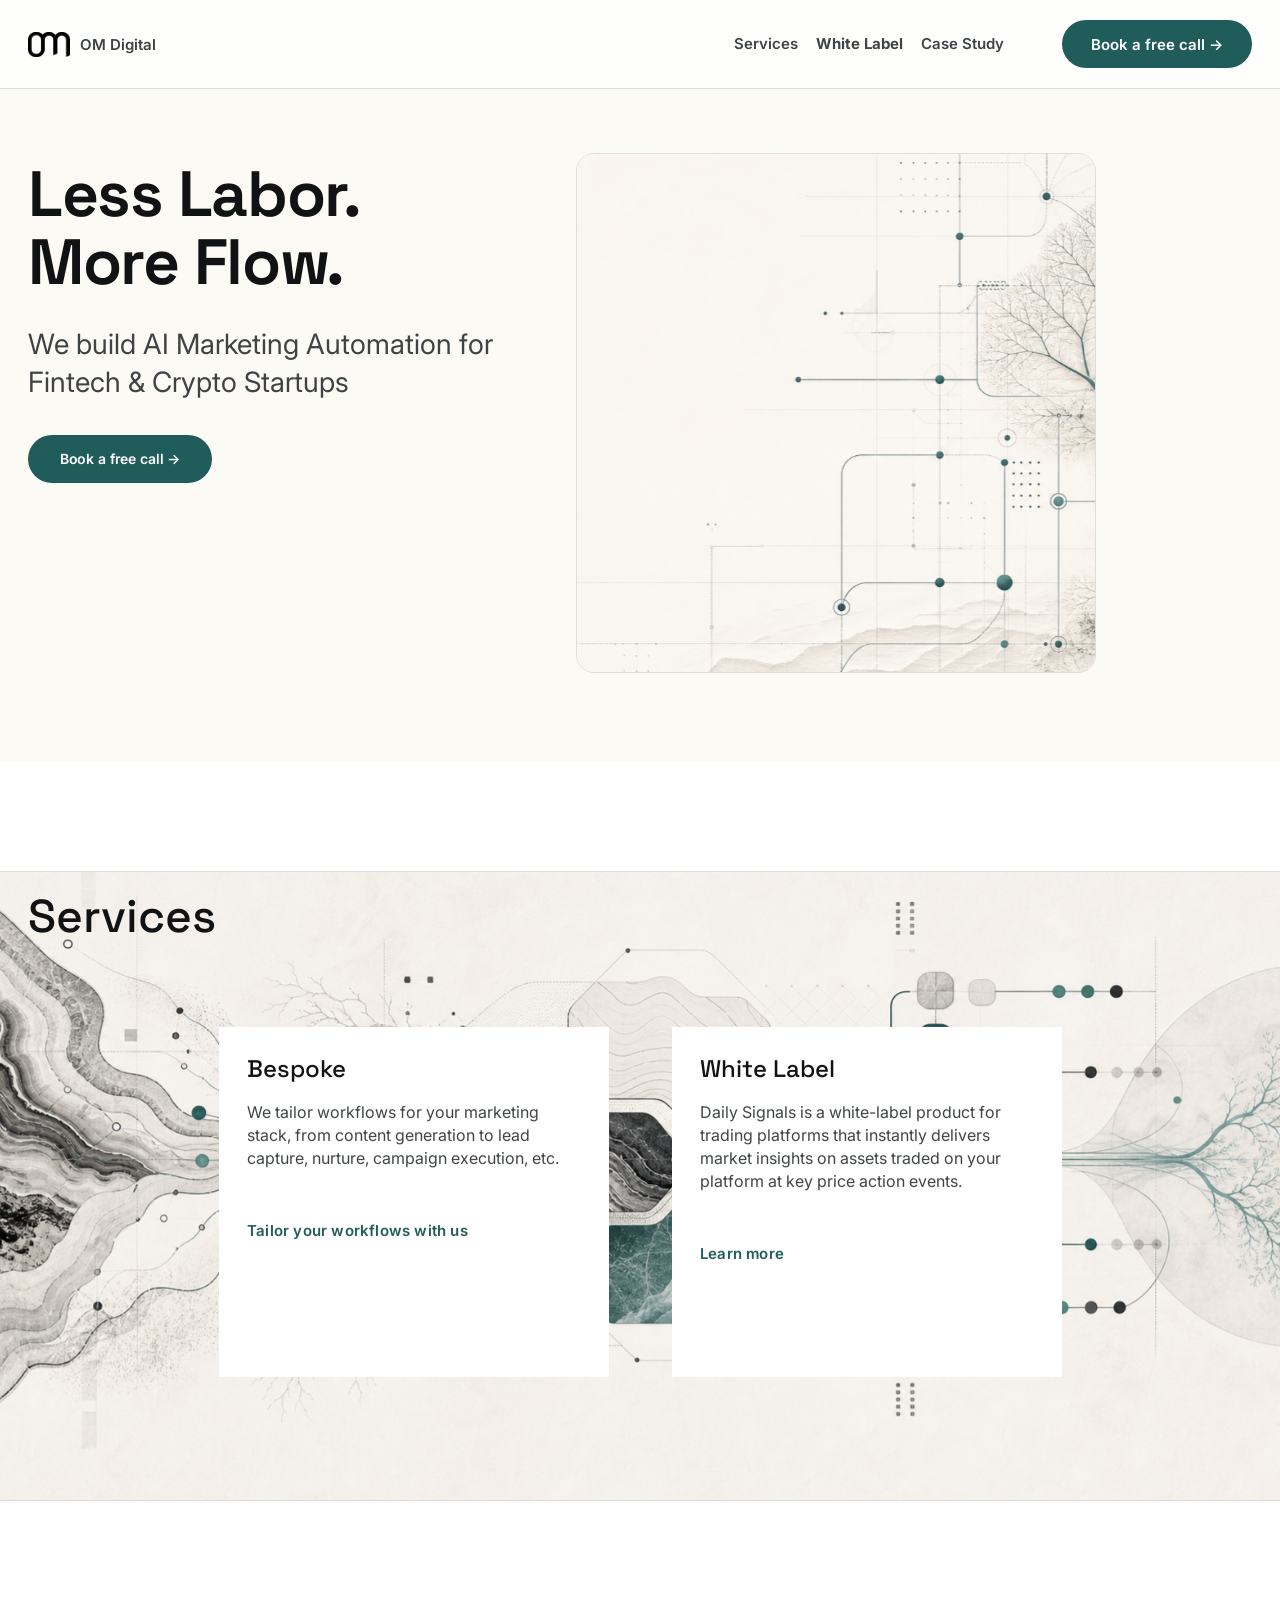
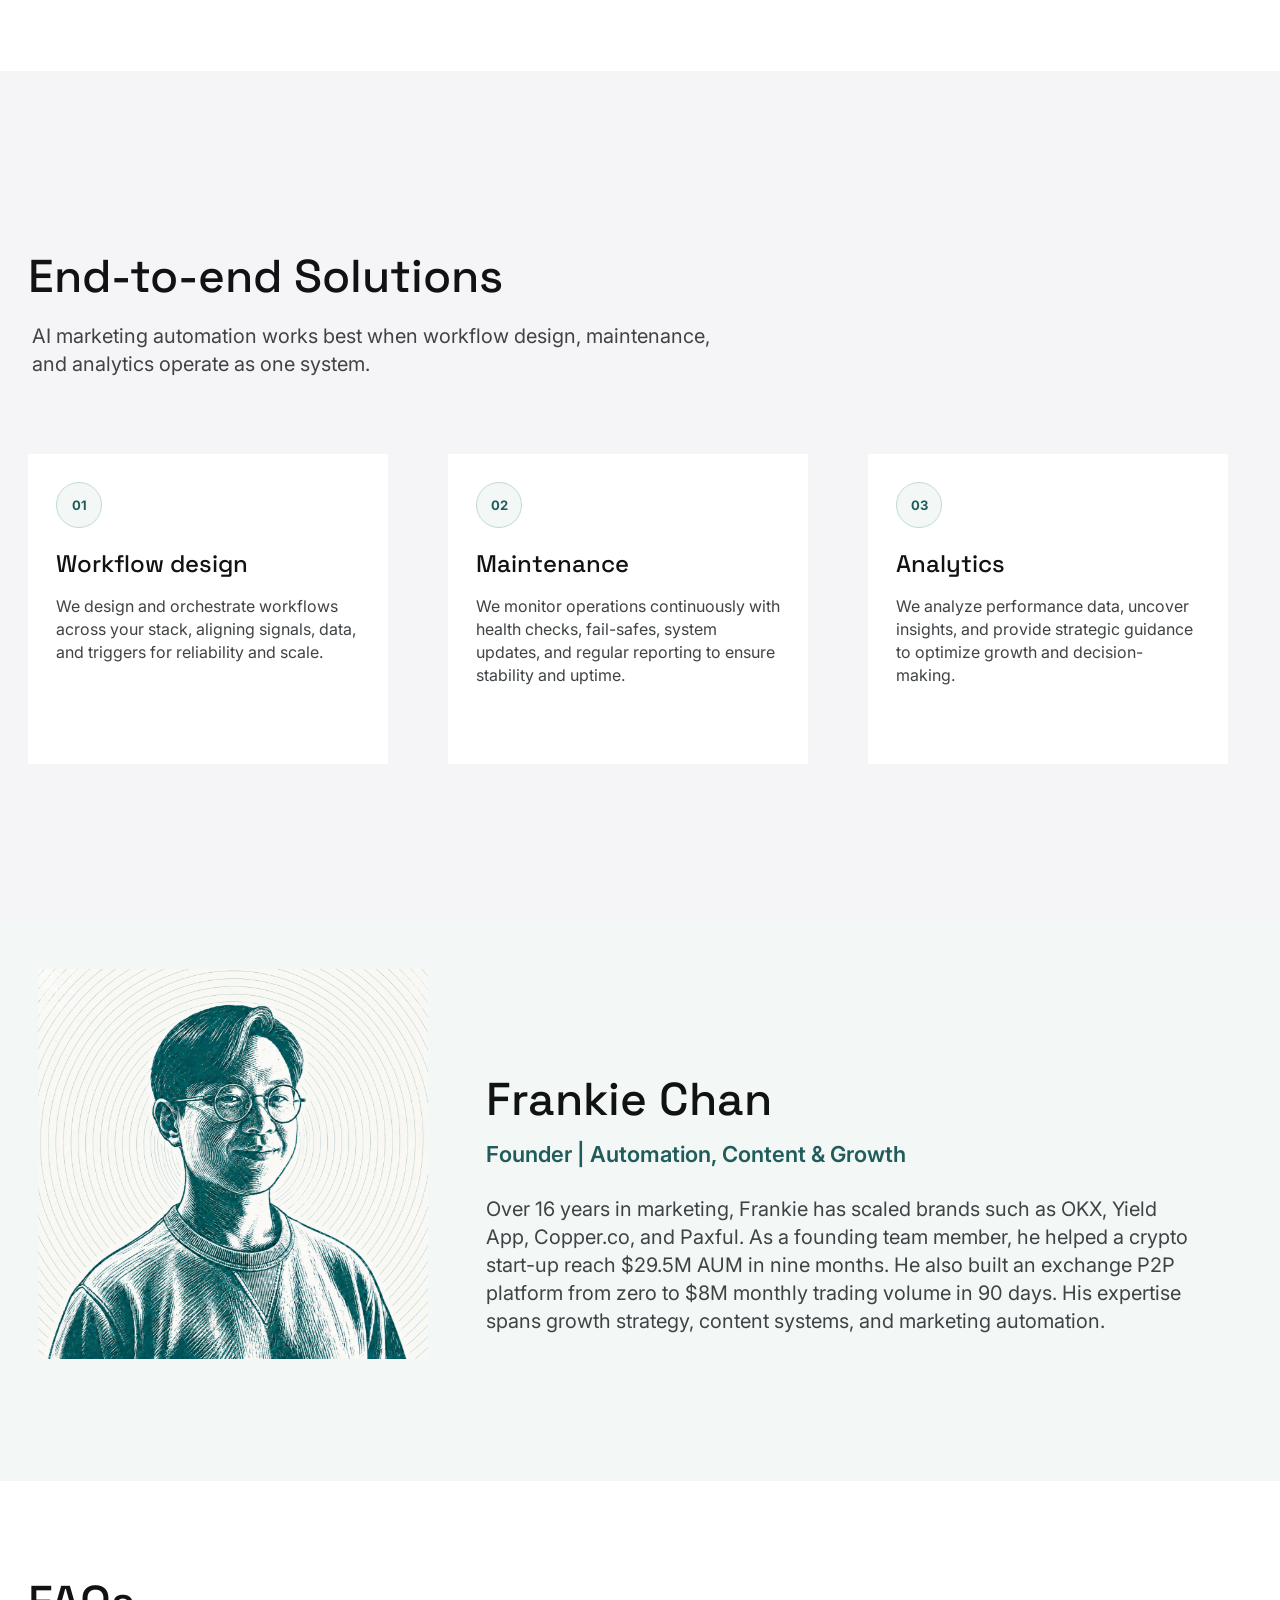
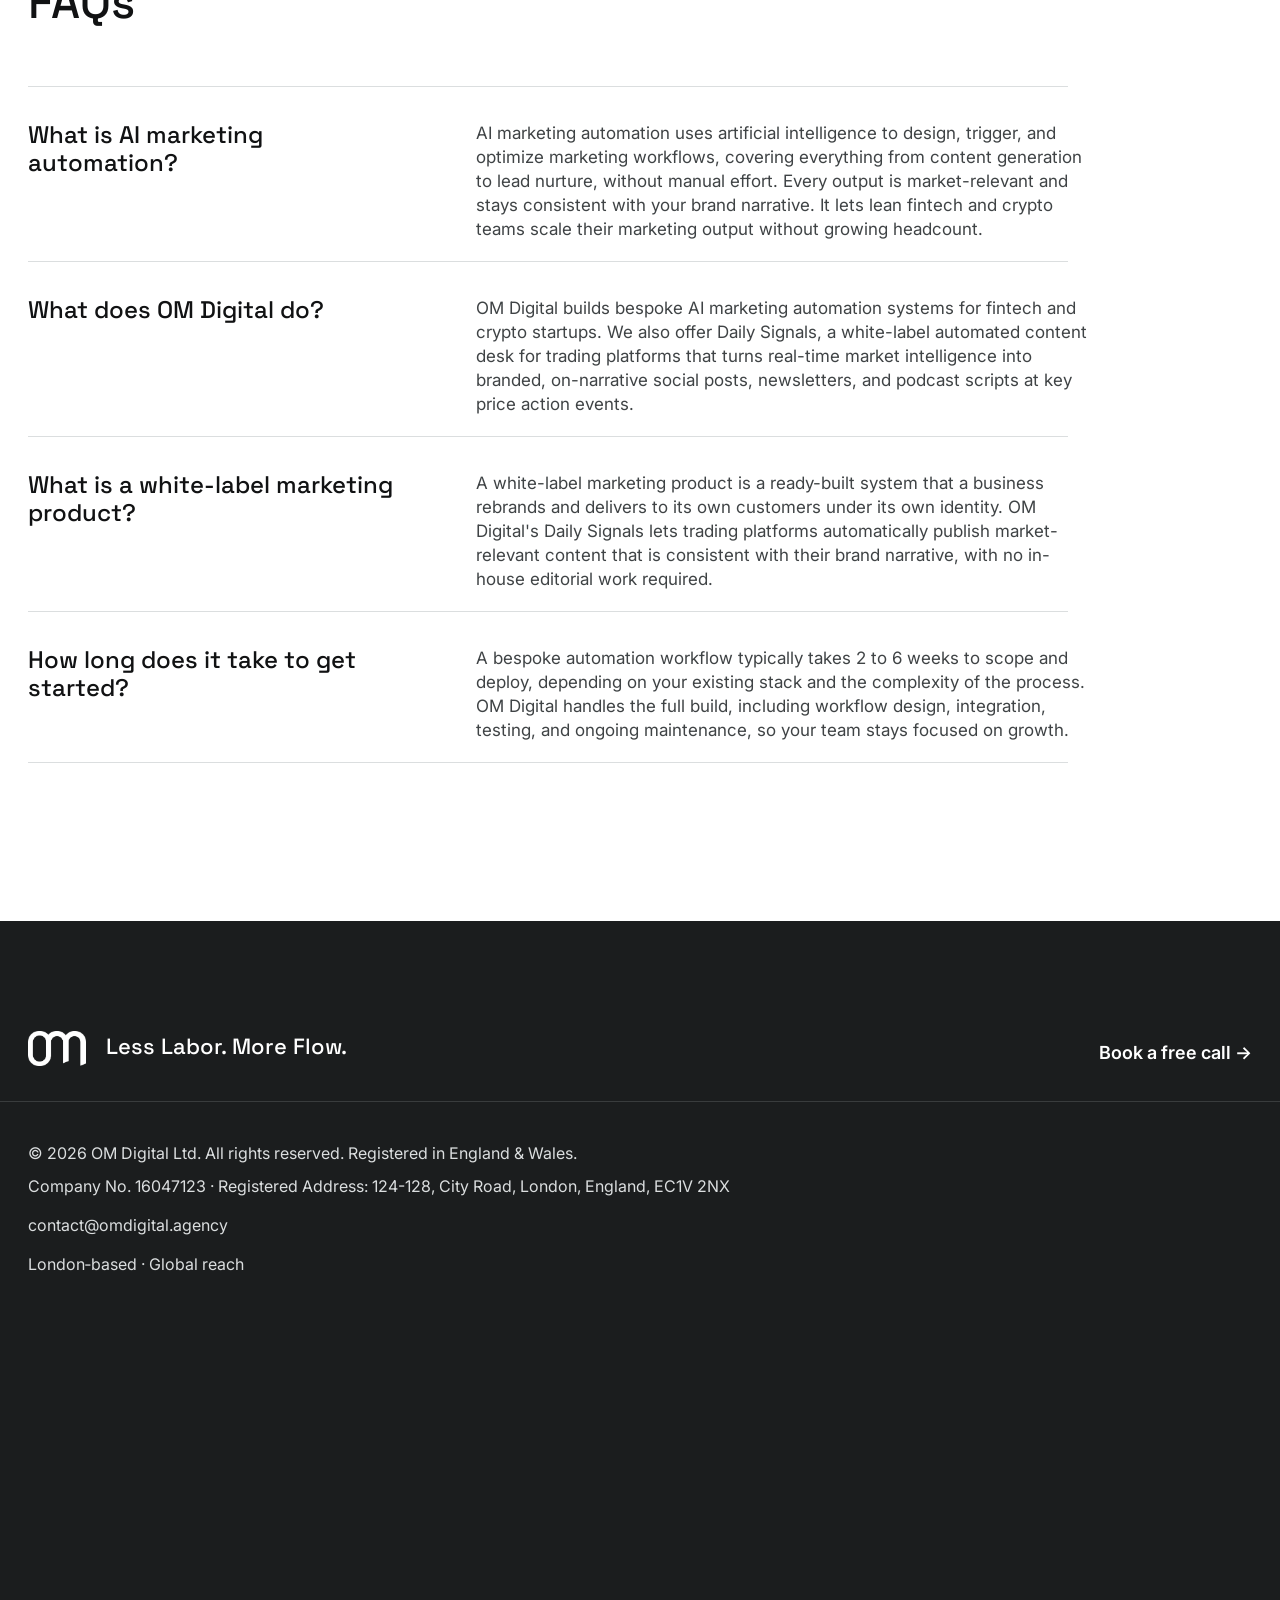
==== commit 5e052292: "Fix header logo links and GinFX impact spacing" ====
--- a/index.html
+++ b/index.html
@@ -323,7 +323,7 @@
   <!-- Nav -->
   <nav class="nav home-v2-nav" aria-label="Primary navigation">
     <div class="wrap nav-inner">
-      <a href="#top" class="brand">
+      <a href="https://omdigital.agency/#top" class="brand">
         <img src="images/home-v2-logo-header.png" alt="OM Digital logo" />
         <span>OM Digital</span>
       </a>
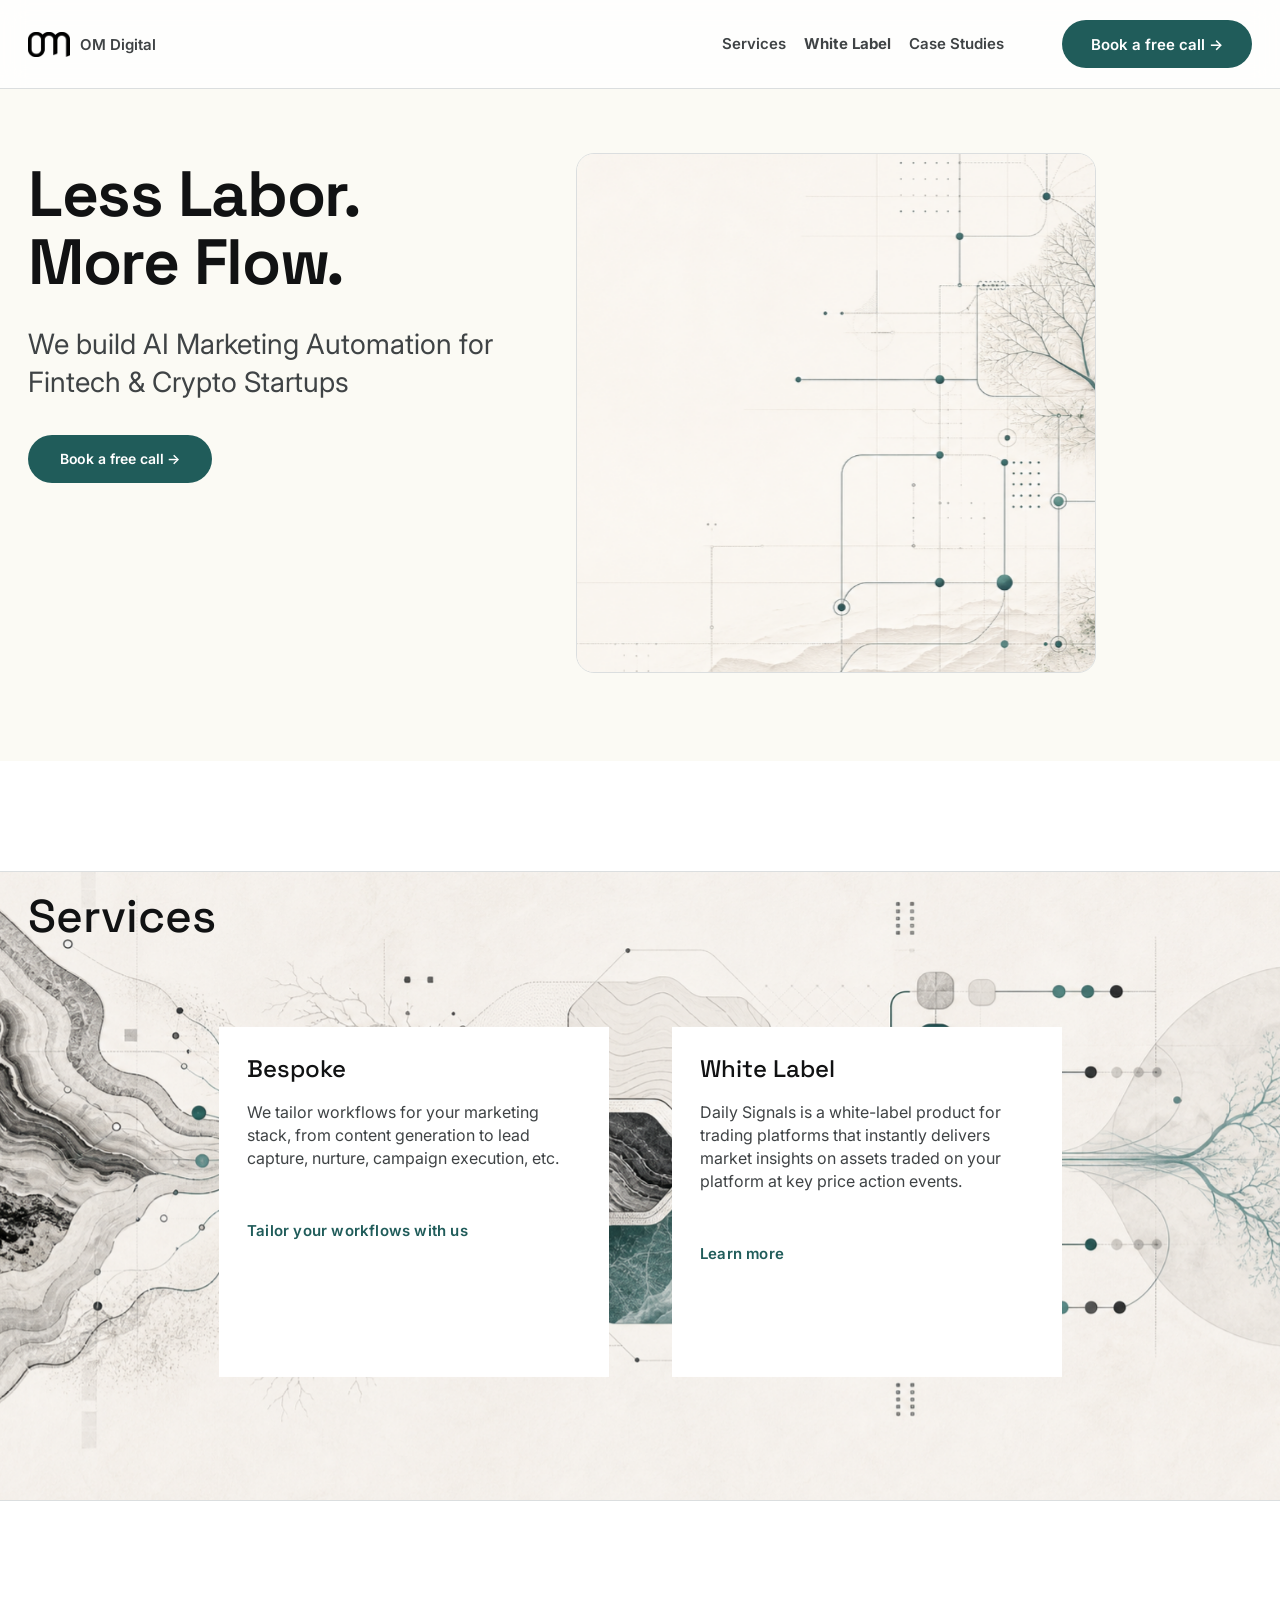
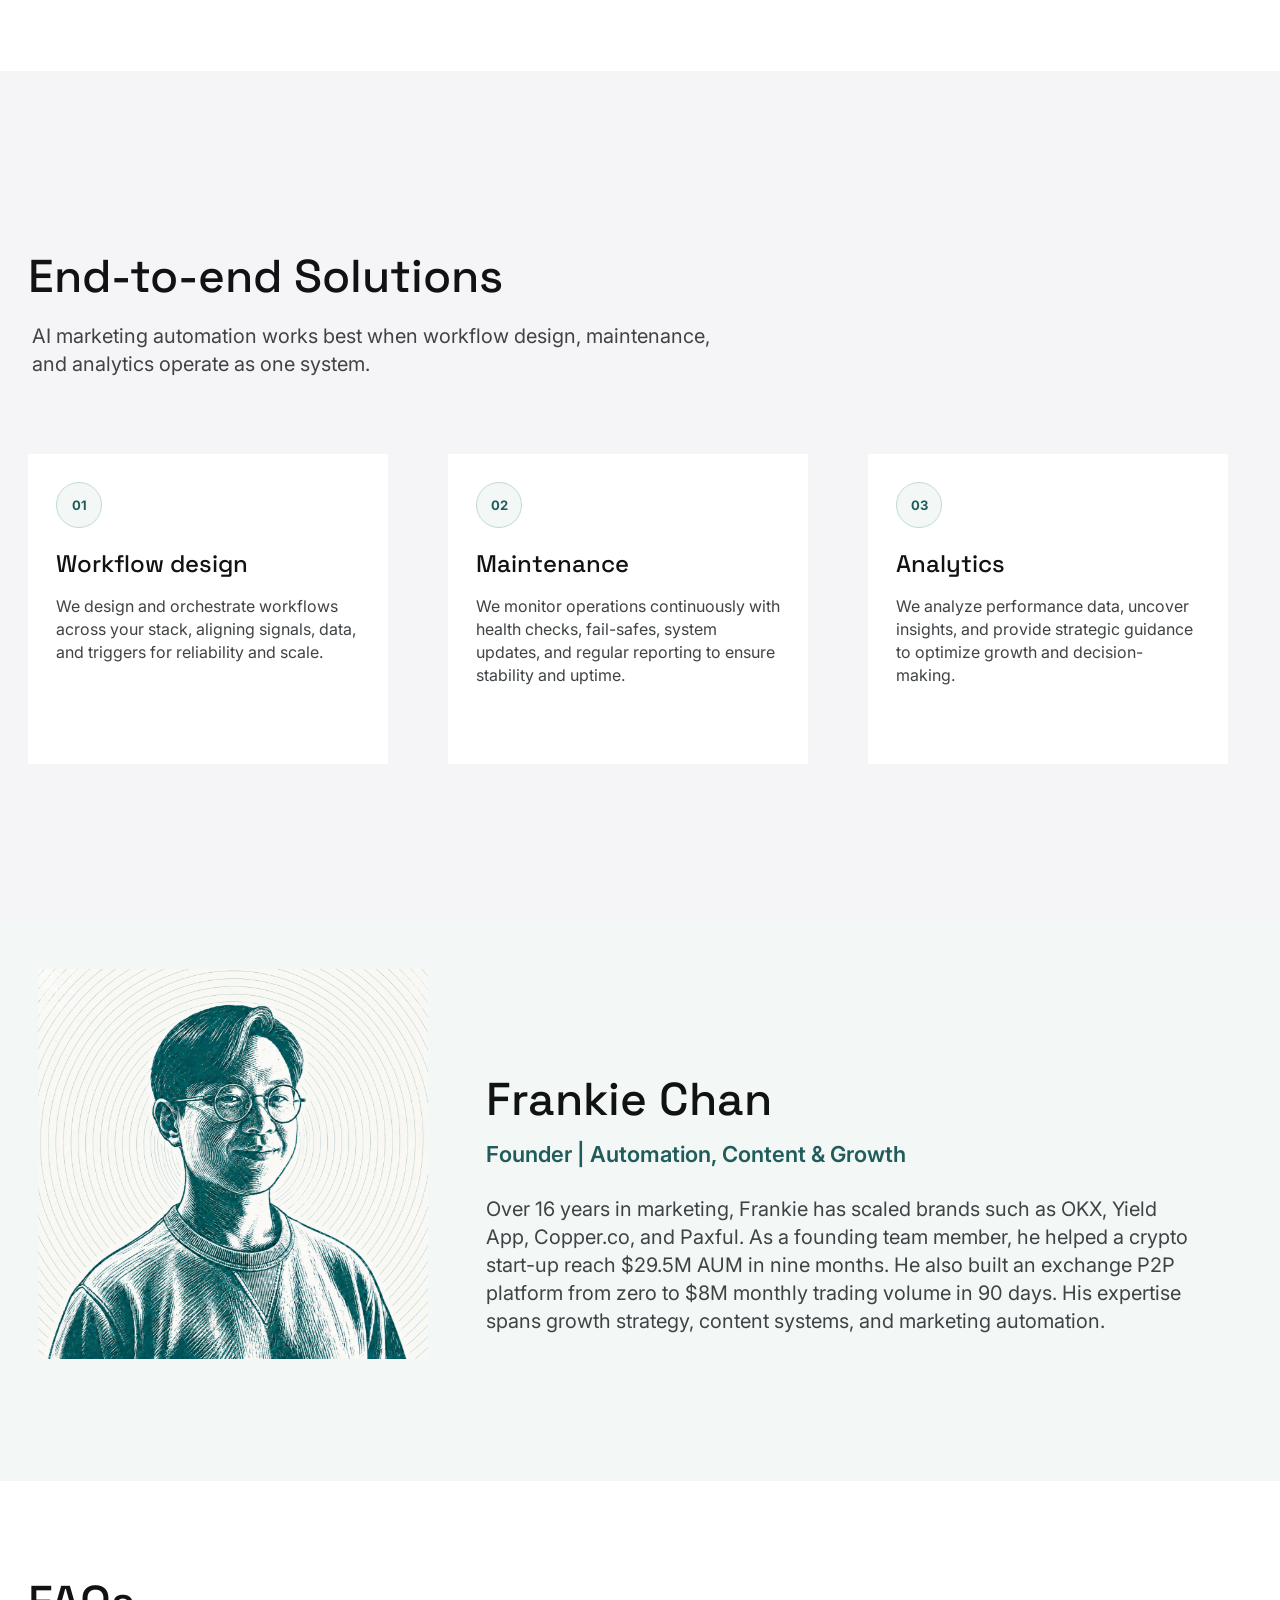
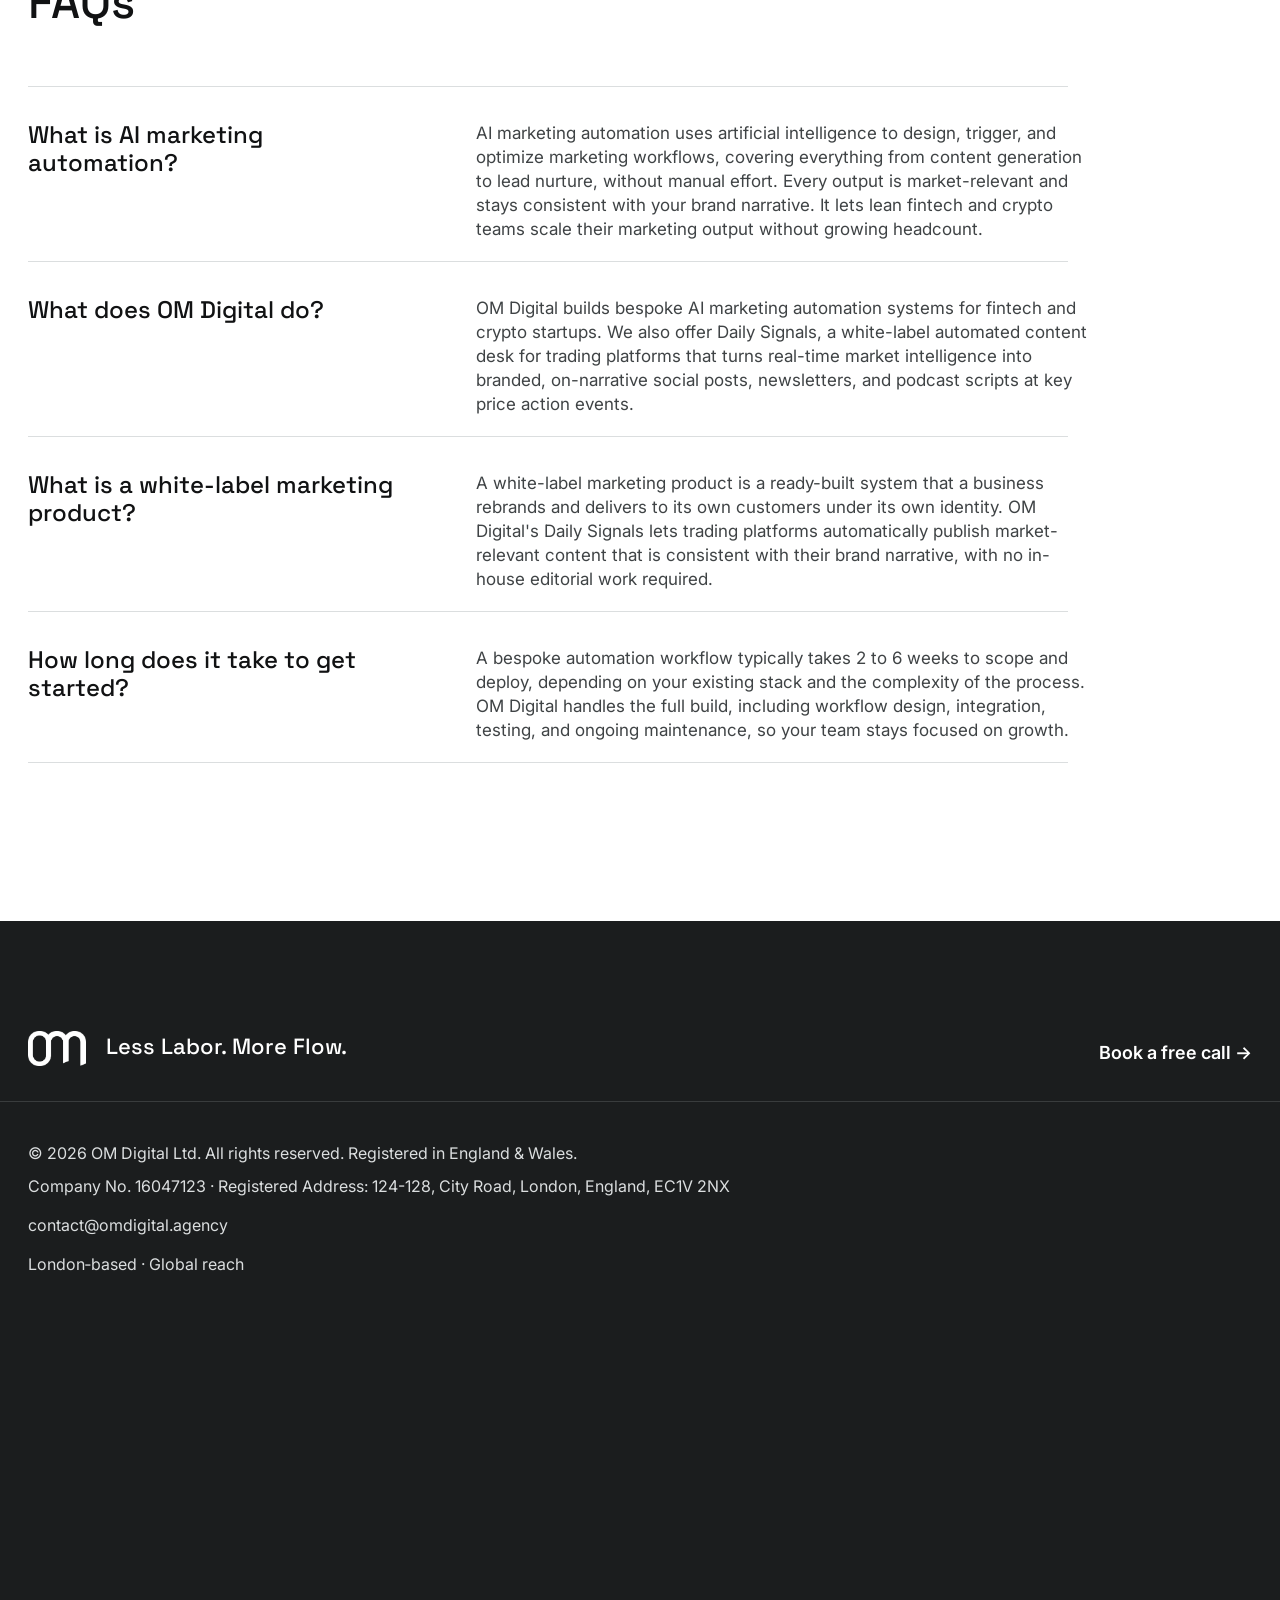
==== commit c99c2e33: "Update header case studies links" ====
--- a/index.html
+++ b/index.html
@@ -337,7 +337,7 @@
         <ul>
           <li><a href="#what">Services</a></li>
           <li><a href="https://omdigital.agency/dailysignals"><strong>White Label</strong></a></li>
-          <li><a href="case-study-web3-liquidity.html">Case Study</a></li>
+          <li><a href="https://omdigital.agency/case-studies">Case Studies</a></li>
         </ul>
       </div>
       <a class="home-v2-header-cta" href="https://calendly.com/om_digital" target="_blank" rel="noopener">Book a free call →</a>
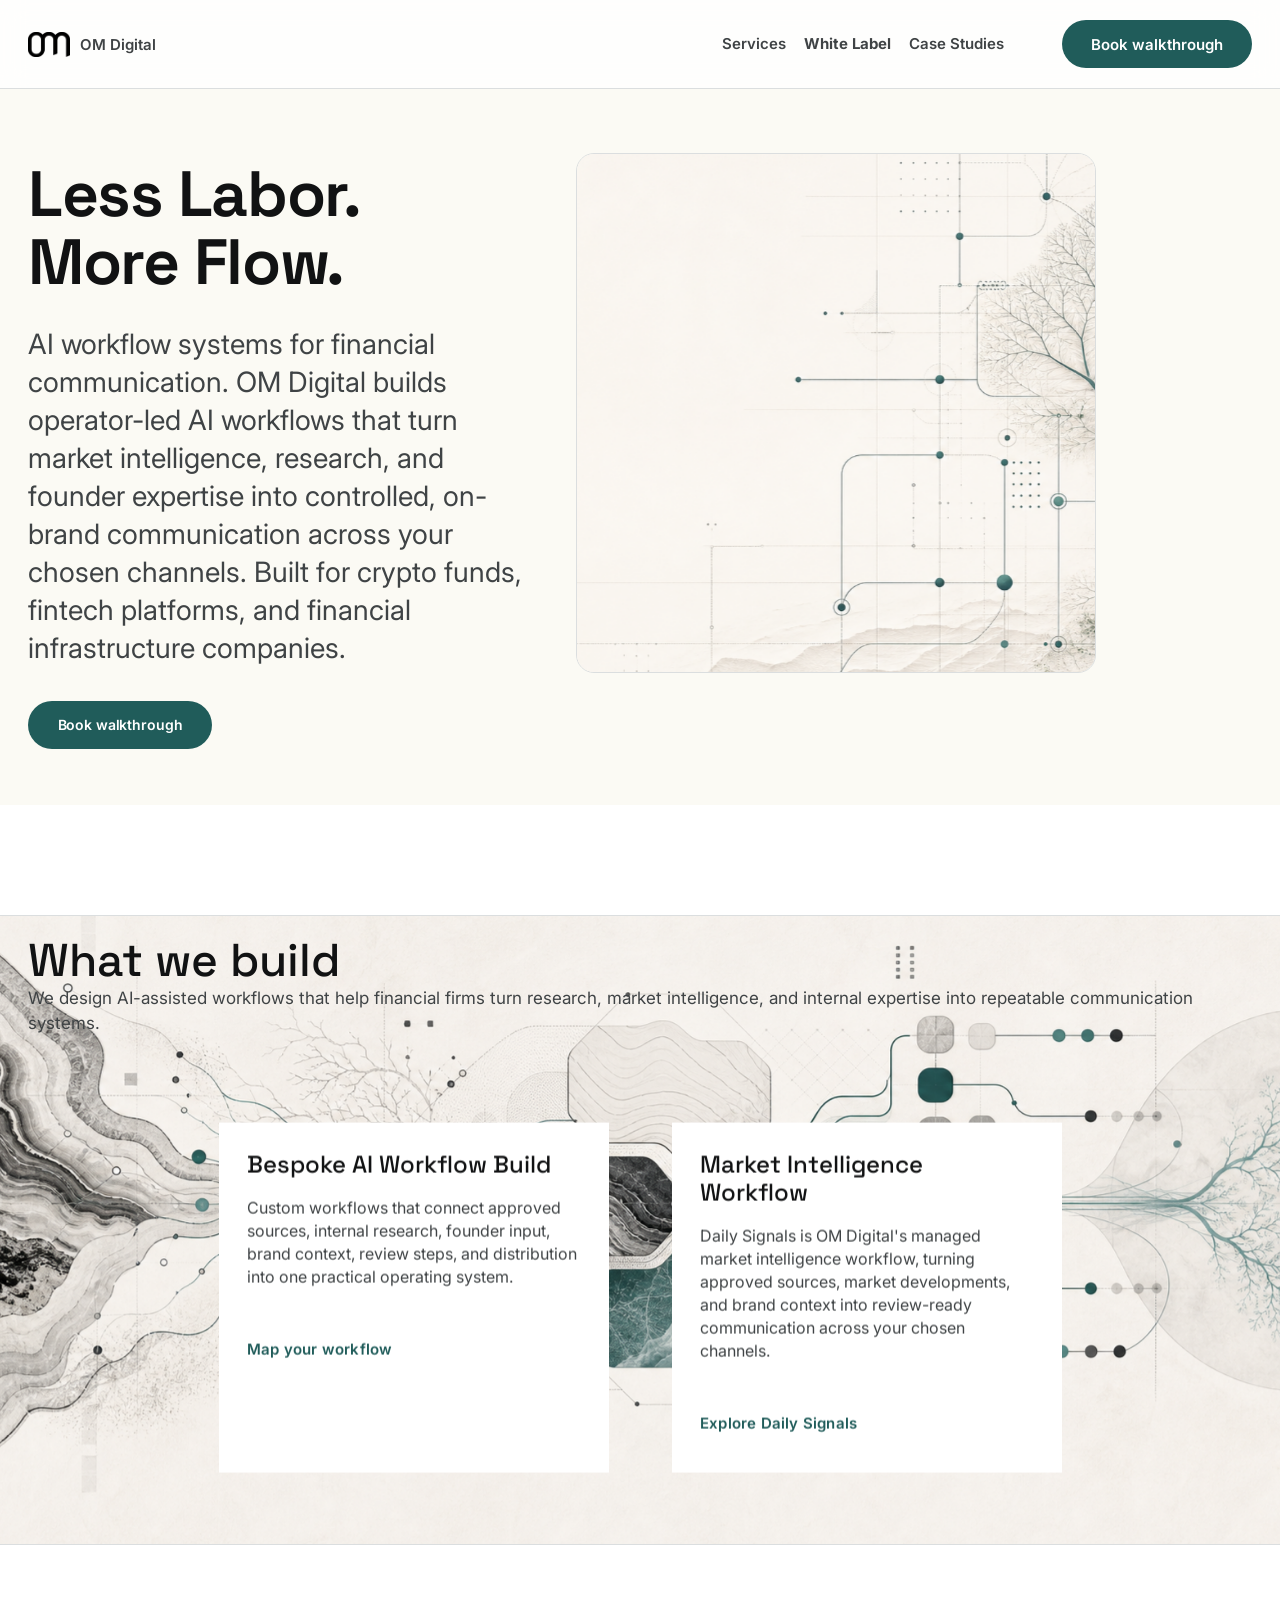
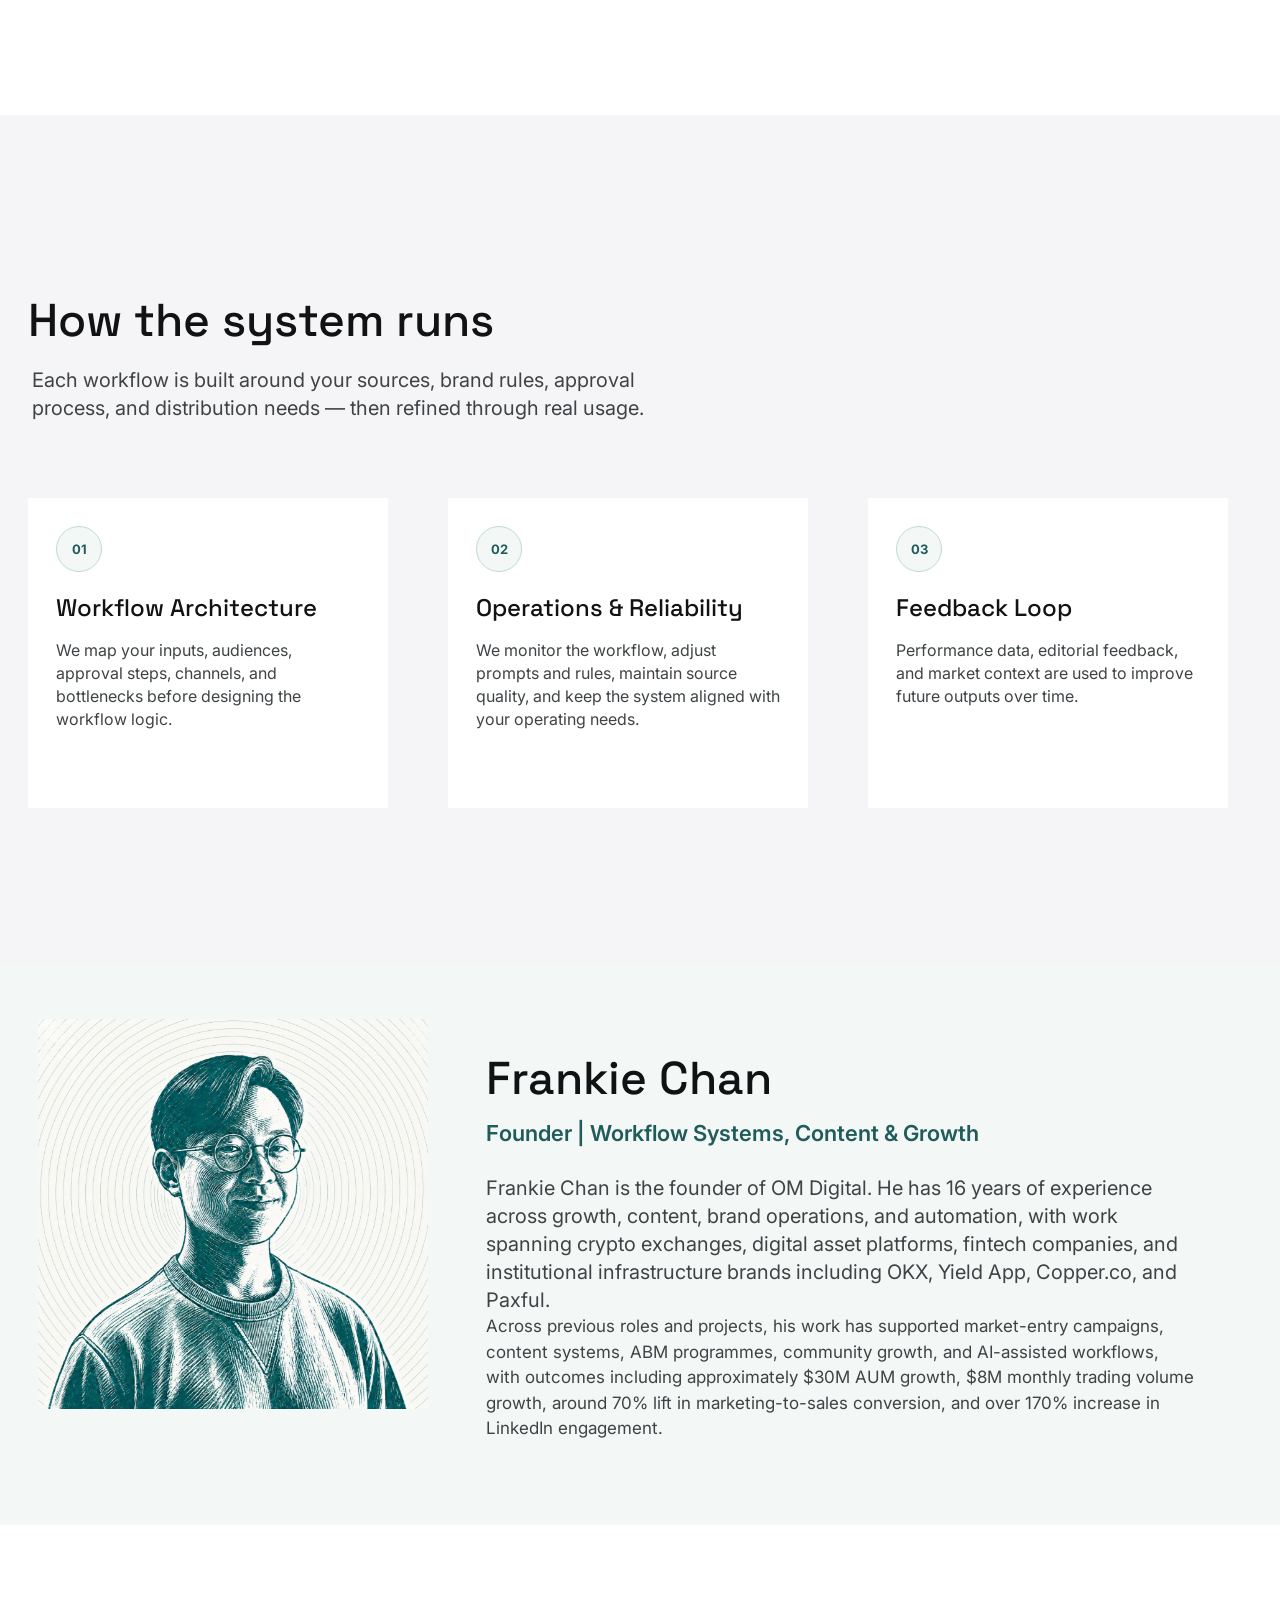
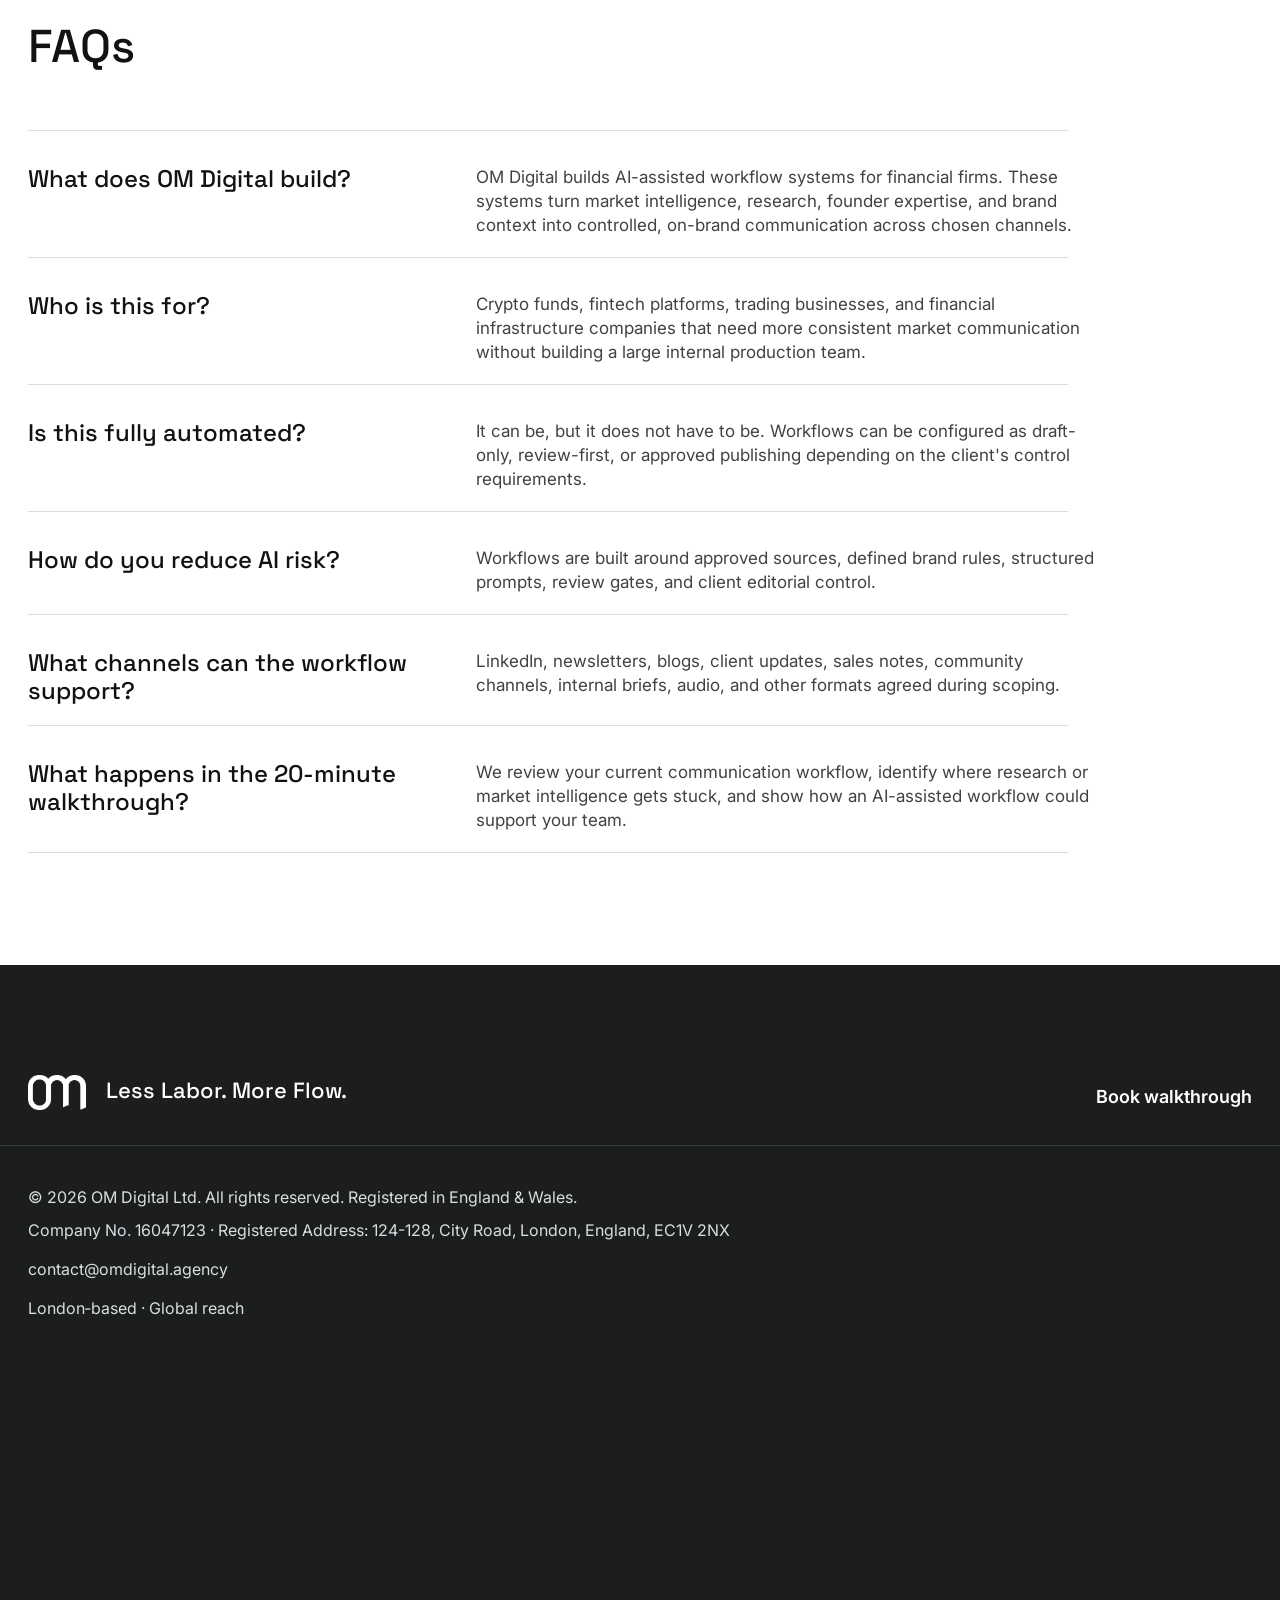
==== commit 473fa047: "Update homepage positioning copy" ====
--- a/index.html
+++ b/index.html
@@ -18,24 +18,24 @@
   })(window,document,'script','dataLayer','GTM-KMB8G38M');</script>
   <!-- End Google Tag Manager -->
   <!-- Open Graph for Facebook, LinkedIn, etc. -->
-  <meta property="og:title" content="OM Digital | Less labor. More flow." />
-  <meta property="og:description" content="We build bespoke marketing automation systems: from content generation to lead nurture, for lean fintech & crypto teams" />
+  <meta property="og:title" content="OM Digital | AI Workflow Systems for Financial Communication" />
+  <meta property="og:description" content="OM Digital builds operator-led AI workflows for crypto funds, fintech platforms, and financial infrastructure companies, turning market intelligence and founder expertise into controlled, on-brand communication." />
   <meta property="og:url" content="https://omdigital.agency" />
   <meta property="og:type" content="website" />
   <meta property="og:image" content="https://omdigital.agency/images/home-v2-hero-figma.png" />
   <meta property="og:image:alt" content="OM Digital Hero Image" />
   <!-- Twitter Card -->
   <meta name="twitter:card" content="summary_large_image" />
-  <meta name="twitter:title" content="OM Digital | Less labor. More flow." />
-  <meta name="twitter:description" content="We build bespoke marketing automation systems: from content generation to lead nurture, for lean fintech & crypto teams" />
+  <meta name="twitter:title" content="OM Digital | AI Workflow Systems for Financial Communication" />
+  <meta name="twitter:description" content="OM Digital builds operator-led AI workflows for crypto funds, fintech platforms, and financial infrastructure companies, turning market intelligence and founder expertise into controlled, on-brand communication." />
   <meta name="twitter:image" content="https://omdigital.agency/images/home-v2-hero-figma.png" />
   <meta name="viewport" content="width=device-width, initial-scale=1" />
   <meta name="theme-color" content="#ffffff" />
-  <title>OM Digital — Marketing AI Automation for Crypto/Fintech Startups & SMEs</title>
-  <meta name="description" content="OM Digital helps lean teams automate marketing workflows with a bespoke approach. Less labor. More flow. Marketing AI automation solutions for crypto/fintech startups and SMEs." />
+  <title>OM Digital | AI Workflow Systems for Financial Communication</title>
+  <meta name="description" content="OM Digital builds operator-led AI workflows for crypto funds, fintech platforms, and financial infrastructure companies, turning market intelligence and founder expertise into controlled, on-brand communication." />
   <meta name="robots" content="index, follow" />
   <link rel="canonical" href="https://omdigital.agency/" />
-  <meta name="keywords" content="AI marketing automation, fintech marketing agency, crypto marketing automation, white label marketing, bespoke marketing automation, marketing AI agency London" />
+  <meta name="keywords" content="AI workflow systems, financial communication workflows, crypto fund communication, fintech workflow automation, market intelligence workflow, founder-led communication systems" />
   <link rel="icon" type="image/png" href="images/om-logo-black.png" />
   <link rel="preconnect" href="https://fonts.googleapis.com" />
   <link rel="preconnect" href="https://fonts.gstatic.com" crossorigin />
@@ -246,22 +246,22 @@
           "@type": "ImageObject",
           "url": "https://omdigital.agency/images/om-logo-black.png"
         },
-        "description": "AI marketing automation agency for fintech and crypto startups. We build bespoke marketing automation systems and offer Daily Signals, a white-label automated content desk for trading platforms.",
+        "description": "AI workflow systems for financial communication. OM Digital builds operator-led AI workflows for crypto funds, fintech platforms, and financial infrastructure companies.",
         "founder": {
           "@type": "Person",
           "@id": "https://omdigital.agency/#frankie",
           "name": "Frankie Chan",
           "jobTitle": "Founder",
-          "description": "Over 16 years in marketing. Scaled brands including OKX, Yield App, Copper.co, and Paxful. Helped a crypto startup reach $29.5M AUM in nine months and built an exchange P2P platform from zero to $8M monthly trading volume in 90 days.",
+          "description": "Founder of OM Digital with 16 years of experience across growth, content, brand operations, and automation for crypto exchanges, digital asset platforms, fintech companies, and institutional infrastructure brands.",
           "url": "https://omdigital.agency/#founder",
           "sameAs": [
             "https://linkedin.com/in/frankieweb3",
             "https://x.com/wlfc_"
           ],
-          "knowsAbout": ["AI marketing", "marketing automation", "fintech marketing", "crypto marketing", "growth strategy", "content systems"]
+          "knowsAbout": ["AI workflows", "financial communication", "market intelligence workflows", "content systems", "brand operations", "workflow automation"]
         },
         "areaServed": ["GB", "HK", "US", "Global"],
-        "knowsAbout": ["AI marketing automation", "white label marketing", "fintech marketing", "crypto marketing", "marketing workflow design"],
+        "knowsAbout": ["AI workflow systems", "financial communication", "market intelligence", "crypto fund communication", "fintech communication", "workflow design"],
         "sameAs": [
           "https://linkedin.com/in/frankieweb3",
           "https://x.com/wlfc_"
@@ -277,34 +277,50 @@
         "mainEntity": [
           {
             "@type": "Question",
-            "name": "What is AI marketing automation?",
+            "name": "What does OM Digital build?",
             "acceptedAnswer": {
               "@type": "Answer",
-              "text": "AI marketing automation uses artificial intelligence to design, trigger, and optimize marketing workflows, covering everything from content generation to lead nurture, without manual effort. Every output is market-relevant and stays consistent with your brand narrative. It lets lean fintech and crypto teams scale their marketing output without growing headcount."
+              "text": "OM Digital builds AI-assisted workflow systems for financial firms. These systems turn market intelligence, research, founder expertise, and brand context into controlled, on-brand communication across chosen channels."
             }
           },
           {
             "@type": "Question",
-            "name": "What does OM Digital do?",
+            "name": "Who is this for?",
             "acceptedAnswer": {
               "@type": "Answer",
-              "text": "OM Digital builds bespoke AI marketing automation systems for fintech and crypto startups. We also offer Daily Signals, a white-label automated content desk for trading platforms that turns real-time market intelligence into branded, on-narrative social posts, newsletters, and podcast scripts at key price action events."
+              "text": "Crypto funds, fintech platforms, trading businesses, and financial infrastructure companies that need more consistent market communication without building a large internal production team."
             }
           },
           {
             "@type": "Question",
-            "name": "What is a white-label marketing product?",
+            "name": "Is this fully automated?",
             "acceptedAnswer": {
               "@type": "Answer",
-              "text": "A white-label marketing product is a ready-built system that a business rebrands and delivers to its own customers under its own identity. OM Digital's Daily Signals lets trading platforms automatically publish market-relevant content that is consistent with their brand narrative, with no in-house editorial work required."
+              "text": "It can be, but it does not have to be. Workflows can be configured as draft-only, review-first, or approved publishing depending on the client's control requirements."
             }
           },
           {
             "@type": "Question",
-            "name": "How long does it take to get started?",
+            "name": "How do you reduce AI risk?",
             "acceptedAnswer": {
               "@type": "Answer",
-              "text": "A bespoke automation workflow typically takes 2 to 6 weeks to scope and deploy, depending on your existing stack and the complexity of the process. OM Digital handles the full build, including workflow design, integration, testing, and ongoing maintenance, so your team stays focused on growth."
+              "text": "Workflows are built around approved sources, defined brand rules, structured prompts, review gates, and client editorial control."
+            }
+          },
+          {
+            "@type": "Question",
+            "name": "What channels can the workflow support?",
+            "acceptedAnswer": {
+              "@type": "Answer",
+              "text": "LinkedIn, newsletters, blogs, client updates, sales notes, community channels, internal briefs, audio, and other formats agreed during scoping."
+            }
+          },
+          {
+            "@type": "Question",
+            "name": "What happens in the 20-minute walkthrough?",
+            "acceptedAnswer": {
+              "@type": "Answer",
+              "text": "We review your current communication workflow, identify where research or market intelligence gets stuck, and show how an AI-assisted workflow could support your team."
             }
           }
         ]
@@ -340,7 +356,7 @@
           <li><a href="https://omdigital.agency/case-studies">Case Studies</a></li>
         </ul>
       </div>
-      <a class="home-v2-header-cta" href="https://calendly.com/om_digital" target="_blank" rel="noopener">Book a free call →</a>
+      <a class="home-v2-header-cta" href="https://calendly.com/om_digital" target="_blank" rel="noopener">Book walkthrough</a>
     </div>
   </nav>
 
@@ -348,9 +364,9 @@
   <header id="top" class="hero home-v2-hero wrap">
     <div class="home-v2-hero-copy">
       <h1 class="fade-in fade-2"><span>Less Labor.</span><span>More Flow.</span></h1>
-      <p class="lead fade-in fade-3">We build AI Marketing Automation for Fintech & Crypto Startups</p>
+      <p class="lead fade-in fade-3">AI workflow systems for financial communication. OM Digital builds operator-led AI workflows that turn market intelligence, research, and founder expertise into controlled, on-brand communication across your chosen channels. Built for crypto funds, fintech platforms, and financial infrastructure companies.</p>
       <div class="home-v2-actions fade-in fade-4">
-        <a class="cta-btn" href="https://calendly.com/om_digital" target="_blank" rel="noopener">Book a free call →</a>
+        <a class="cta-btn" href="https://calendly.com/om_digital" target="_blank" rel="noopener">Book walkthrough</a>
       </div>
     </div>
     <div class="hero-media home-v2-hero-media">
@@ -361,7 +377,7 @@
         data-desktop-cap="52"
         data-mobile-cap="28"
         src="images/home-v2-hero-figma.png"
-        alt="Natural landscape and technical workflow structures representing AI marketing automation for fintech and crypto startups"
+        alt="Natural landscape and technical workflow structures representing AI workflow systems for financial communication"
         width="1717"
         height="916"
         fetchpriority="high" />
@@ -373,21 +389,22 @@
   <section id="what">
     <div class="wrap">
       <div class="home-v2-section-head">
-        <h2>Services</h2>
+        <h2>What we build</h2>
+        <p>We design AI-assisted workflows that help financial firms turn research, market intelligence, and internal expertise into repeatable communication systems.</p>
       </div>
       <div class="home-v2-services-map" aria-hidden="true">
         <img data-parallax data-desktop-speed="0.06" data-mobile-speed="0.035" data-desktop-cap="44" data-mobile-cap="24" src="images/home-v2-services-map.png" alt="" width="1717" height="916" loading="lazy" />
       </div>
       <div class="what-grid">
         <div class="card home-v2-service-card">
-          <h3>Bespoke</h3>
-          <p>We tailor workflows for your marketing stack, from content generation to lead capture, nurture, campaign execution, etc.</p>
-          <p><a class="pill" href="https://calendly.com/om_digital" target="_blank" rel="noopener">Tailor your workflows with us</a></p>
+          <h3>Bespoke AI Workflow Build</h3>
+          <p>Custom workflows that connect approved sources, internal research, founder input, brand context, review steps, and distribution into one practical operating system.</p>
+          <p><a class="pill" href="https://calendly.com/om_digital" target="_blank" rel="noopener">Map your workflow</a></p>
         </div>
         <div class="card home-v2-service-card">
-          <h3>White Label</h3>
-          <p>Daily Signals is a white-label product for trading platforms that instantly delivers market insights on assets traded on your platform at key price action events.</p>
-          <p><a class="pill" href="https://omdigital.agency/dailysignals.html">Learn more</a></p>
+          <h3>Market Intelligence Workflow</h3>
+          <p>Daily Signals is OM Digital's managed market intelligence workflow, turning approved sources, market developments, and brand context into review-ready communication across your chosen channels.</p>
+          <p><a class="pill" href="https://omdigital.agency/dailysignals.html">Explore Daily Signals</a></p>
         </div>
       </div>
     </div>
@@ -397,24 +414,24 @@
   <section id="about">
     <div class="wrap">
       <div class="home-v2-section-head">
-        <h2>End-to-end Solutions</h2>
-        <p>AI marketing automation works best when workflow design, maintenance, and analytics operate as one system.</p>
+        <h2>How the system runs</h2>
+        <p>Each workflow is built around your sources, brand rules, approval process, and distribution needs — then refined through real usage.</p>
       </div>
       <div class="solutions-grid">
         <div class="card reveal reveal-slow" style="--delay: 0ms; --reveal-distance: 32px; --reveal-duration: .75s">
           <span class="home-v2-step">01</span>
-          <h3>Workflow design</h3>
-          <p>We design and orchestrate workflows across your stack, aligning signals, data, and triggers for reliability and scale.</p>
+          <h3>Workflow Architecture</h3>
+          <p>We map your inputs, audiences, approval steps, channels, and bottlenecks before designing the workflow logic.</p>
         </div>
         <div class="card reveal reveal-slow" style="--delay: 70ms; --reveal-distance: 32px; --reveal-duration: .75s">
           <span class="home-v2-step">02</span>
-          <h3>Maintenance</h3>
-          <p>We monitor operations continuously with health checks, fail-safes, system updates, and regular reporting to ensure stability and uptime.</p>
+          <h3>Operations & Reliability</h3>
+          <p>We monitor the workflow, adjust prompts and rules, maintain source quality, and keep the system aligned with your operating needs.</p>
         </div>
         <div class="card reveal reveal-slow" style="--delay: 140ms; --reveal-distance: 32px; --reveal-duration: .75s">
           <span class="home-v2-step">03</span>
-          <h3>Analytics</h3>
-          <p>We analyze performance data, uncover insights, and provide strategic guidance to optimize growth and decision-making.</p>
+          <h3>Feedback Loop</h3>
+          <p>Performance data, editorial feedback, and market context are used to improve future outputs over time.</p>
         </div>
       </div>
     </div>
@@ -430,8 +447,9 @@
         </div>
         <div class="founder-bio">
           <h3 class="founder-name">Frankie Chan</h3>
-          <p>Founder | Automation, Content & Growth</p>
-          <p>Over 16 years in marketing, Frankie has scaled brands such as OKX, Yield App, Copper.co, and Paxful. As a founding team member, he helped a crypto start-up reach $29.5M AUM in nine months. He also built an exchange P2P platform from zero to $8M monthly trading volume in 90 days. His expertise spans growth strategy, content systems, and marketing automation.</p>
+          <p>Founder | Workflow Systems, Content & Growth</p>
+          <p>Frankie Chan is the founder of OM Digital. He has 16 years of experience across growth, content, brand operations, and automation, with work spanning crypto exchanges, digital asset platforms, fintech companies, and institutional infrastructure brands including OKX, Yield App, Copper.co, and Paxful.</p>
+          <p>Across previous roles and projects, his work has supported market-entry campaigns, content systems, ABM programmes, community growth, and AI-assisted workflows, with outcomes including approximately $30M AUM growth, $8M monthly trading volume growth, around 70% lift in marketing-to-sales conversion, and over 170% increase in LinkedIn engagement.</p>
           <div class="founder-links">
             <a href="https://linkedin.com/in/frankieweb3" target="_blank" rel="noopener" aria-label="LinkedIn">
               <img src="images/linkedin_icon.png" alt="LinkedIn" loading="lazy" width="24" height="24" />
@@ -454,30 +472,44 @@
       <div class="faq">
 
         <div class="faq-item">
-          <p class="faq-question">What is AI marketing automation?</p>
+          <p class="faq-question">What does OM Digital build?</p>
           <div class="faq-body">
-            <p>AI marketing automation uses artificial intelligence to design, trigger, and optimize marketing workflows, covering everything from content generation to lead nurture, without manual effort. Every output is market-relevant and stays consistent with your brand narrative. It lets lean fintech and crypto teams scale their marketing output without growing headcount.</p>
+            <p>OM Digital builds AI-assisted workflow systems for financial firms. These systems turn market intelligence, research, founder expertise, and brand context into controlled, on-brand communication across chosen channels.</p>
           </div>
         </div>
 
         <div class="faq-item">
-          <p class="faq-question">What does OM Digital do?</p>
+          <p class="faq-question">Who is this for?</p>
           <div class="faq-body">
-            <p>OM Digital builds bespoke AI marketing automation systems for fintech and crypto startups. We also offer Daily Signals, a white-label automated content desk for trading platforms that turns real-time market intelligence into branded, on-narrative social posts, newsletters, and podcast scripts at key price action events.</p>
+            <p>Crypto funds, fintech platforms, trading businesses, and financial infrastructure companies that need more consistent market communication without building a large internal production team.</p>
           </div>
         </div>
 
         <div class="faq-item">
-          <p class="faq-question">What is a white-label marketing product?</p>
+          <p class="faq-question">Is this fully automated?</p>
           <div class="faq-body">
-            <p>A white-label marketing product is a ready-built system that a business rebrands and delivers to its own customers under its own identity. OM Digital's Daily Signals lets trading platforms automatically publish market-relevant content that is consistent with their brand narrative, with no in-house editorial work required.</p>
+            <p>It can be, but it does not have to be. Workflows can be configured as draft-only, review-first, or approved publishing depending on the client's control requirements.</p>
           </div>
         </div>
 
         <div class="faq-item">
-          <p class="faq-question">How long does it take to get started?</p>
+          <p class="faq-question">How do you reduce AI risk?</p>
           <div class="faq-body">
-            <p>A bespoke automation workflow typically takes 2 to 6 weeks to scope and deploy, depending on your existing stack and the complexity of the process. OM Digital handles the full build, including workflow design, integration, testing, and ongoing maintenance, so your team stays focused on growth.</p>
+            <p>Workflows are built around approved sources, defined brand rules, structured prompts, review gates, and client editorial control.</p>
+          </div>
+        </div>
+
+        <div class="faq-item">
+          <p class="faq-question">What channels can the workflow support?</p>
+          <div class="faq-body">
+            <p>LinkedIn, newsletters, blogs, client updates, sales notes, community channels, internal briefs, audio, and other formats agreed during scoping.</p>
+          </div>
+        </div>
+
+        <div class="faq-item">
+          <p class="faq-question">What happens in the 20-minute walkthrough?</p>
+          <div class="faq-body">
+            <p>We review your current communication workflow, identify where research or market intelligence gets stuck, and show how an AI-assisted workflow could support your team.</p>
           </div>
         </div>
 
@@ -488,7 +520,7 @@
   <!-- Footer -->
   <footer>
     <div class="wrap">
-      <a class="home-v2-footer-cta" href="https://calendly.com/om_digital" target="_blank" rel="noopener">Book a free call →</a>
+      <a class="home-v2-footer-cta" href="https://calendly.com/om_digital" target="_blank" rel="noopener">Book walkthrough</a>
       <div class="grid" style="grid-template-columns: 1fr auto; gap: 12px;">
         <p>© 2026 OM Digital Ltd. All rights reserved. Registered in England & Wales.</p>
         <!--<p><a class="muted" href="#">Privacy</a> · <a class="muted" href="#">Terms</a></p>-->
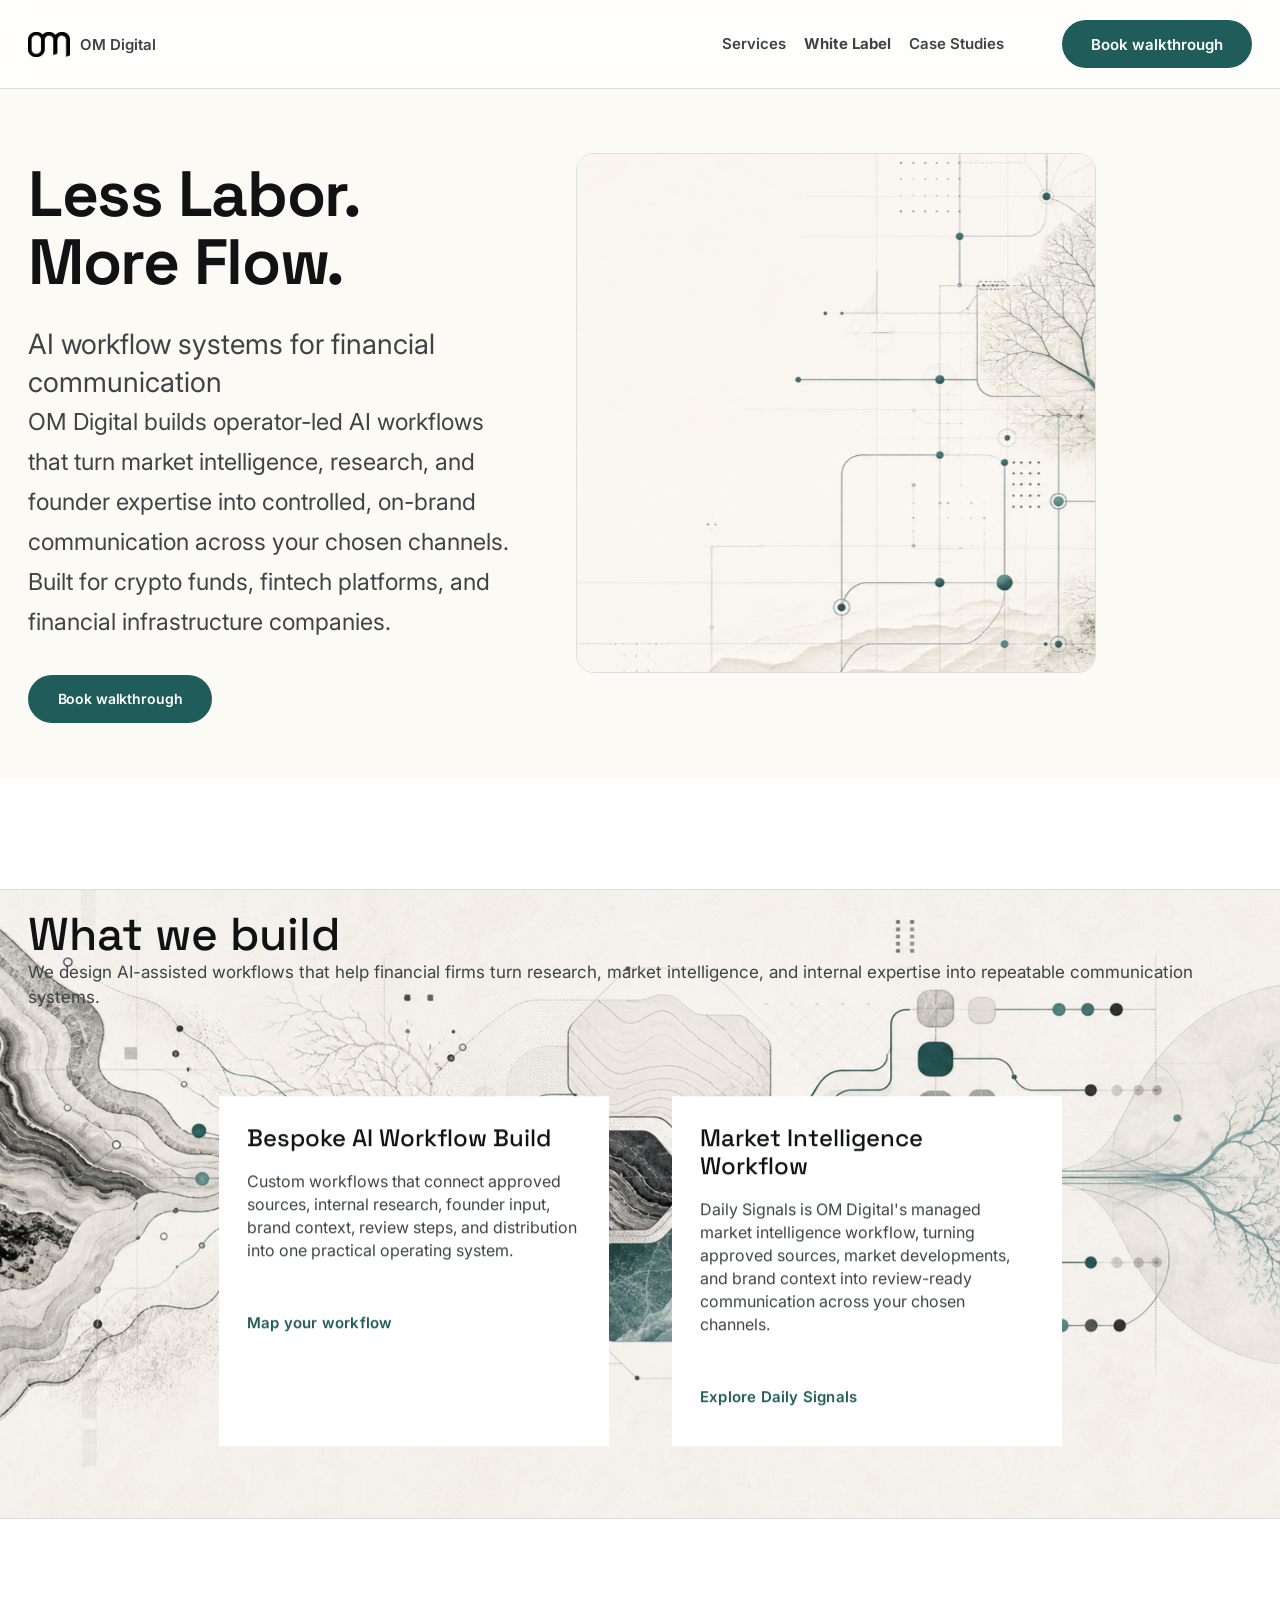
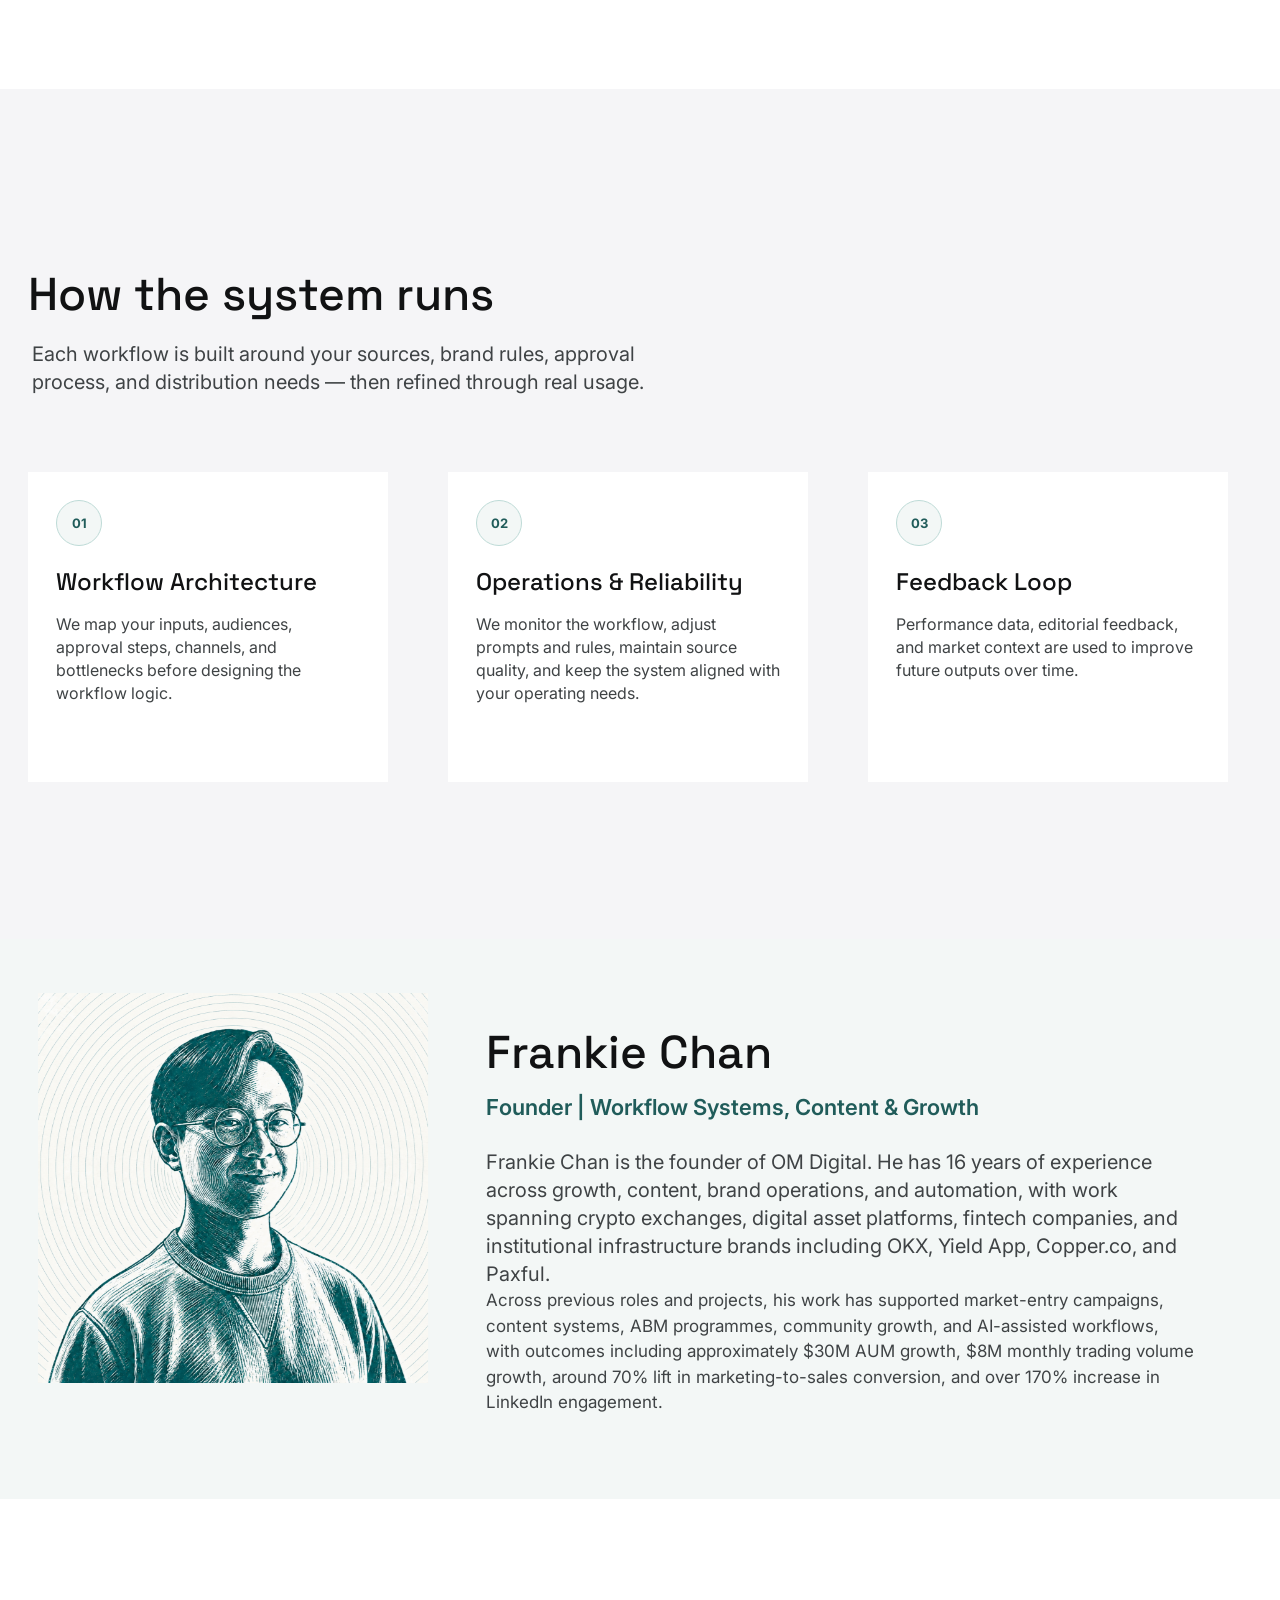
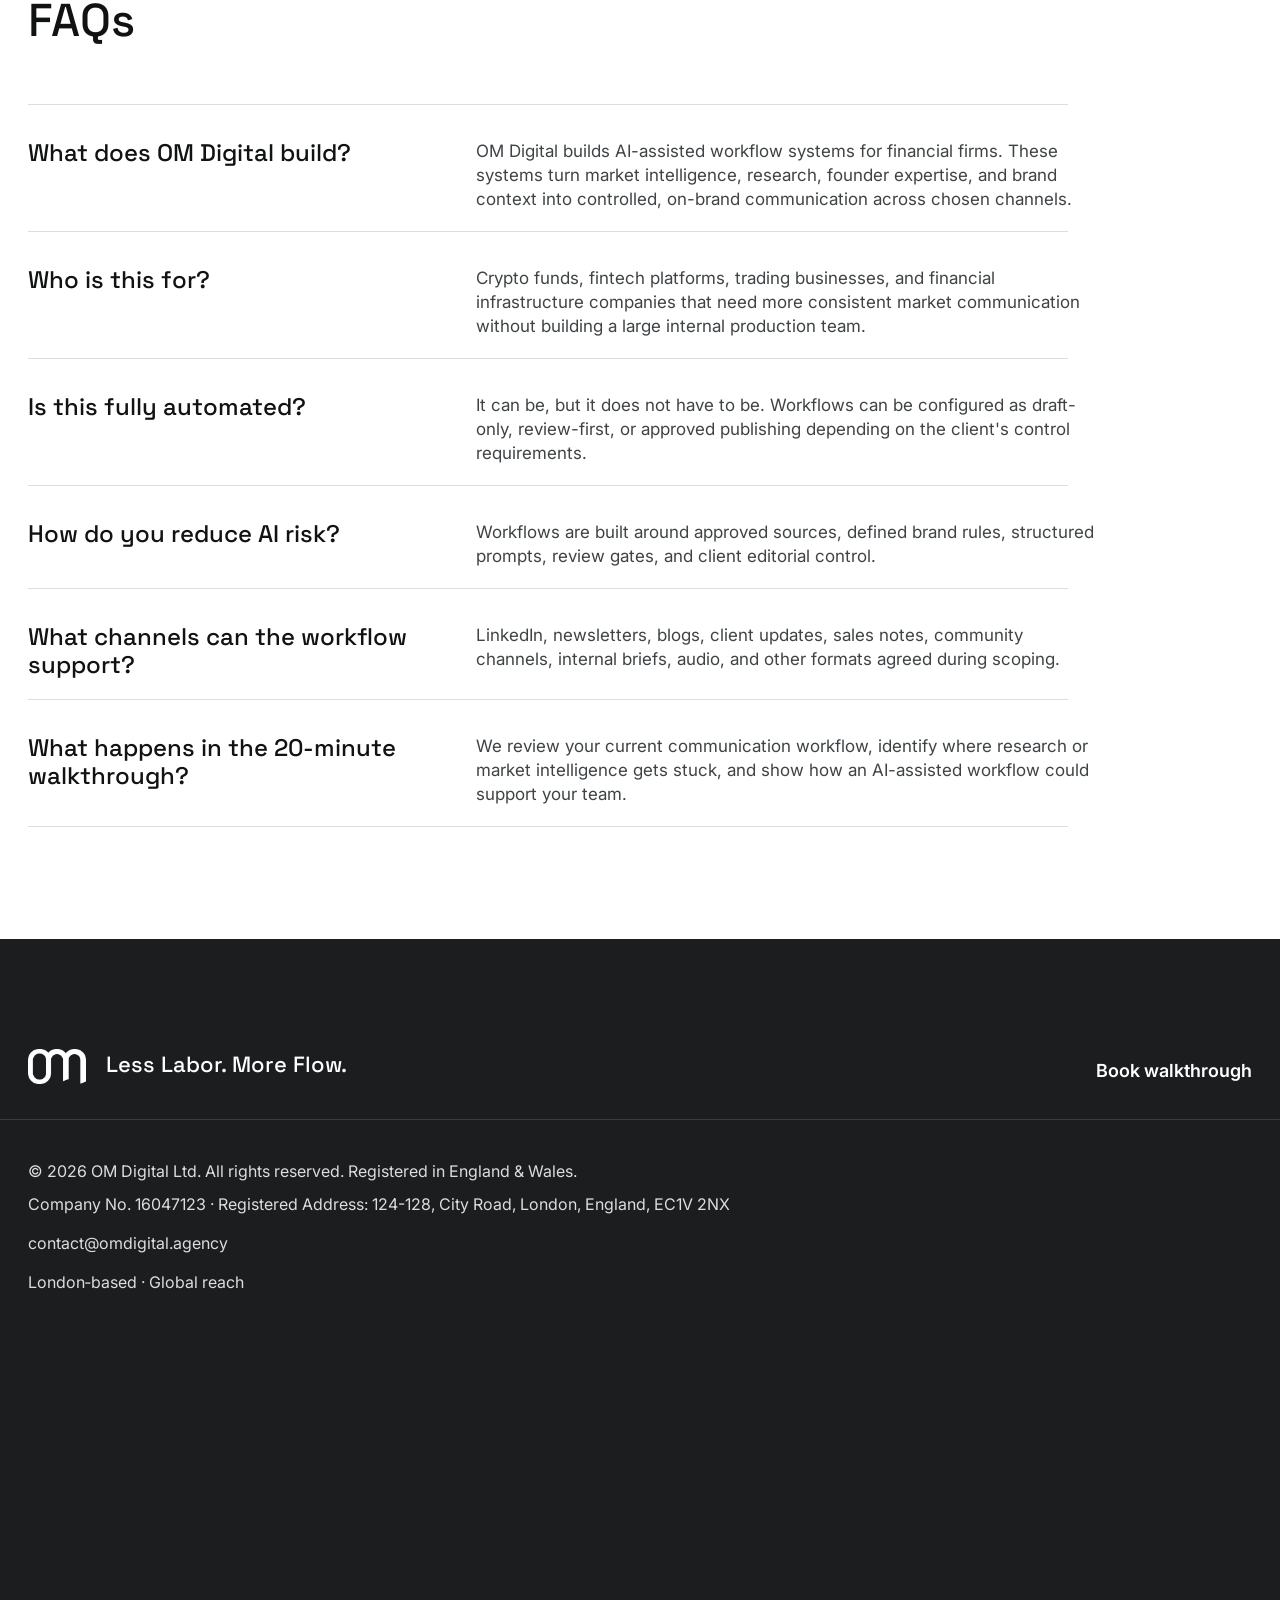
==== commit e01fa059: "Adjust homepage hero copy hierarchy" ====
--- a/index.html
+++ b/index.html
@@ -364,7 +364,7 @@
   <header id="top" class="hero home-v2-hero wrap">
     <div class="home-v2-hero-copy">
       <h1 class="fade-in fade-2"><span>Less Labor.</span><span>More Flow.</span></h1>
-      <p class="lead fade-in fade-3">AI workflow systems for financial communication. OM Digital builds operator-led AI workflows that turn market intelligence, research, and founder expertise into controlled, on-brand communication across your chosen channels. Built for crypto funds, fintech platforms, and financial infrastructure companies.</p>
+      <p class="lead fade-in fade-3">AI workflow systems for financial communication<br><small>OM Digital builds operator-led AI workflows that turn market intelligence, research, and founder expertise into controlled, on-brand communication across your chosen channels. Built for crypto funds, fintech platforms, and financial infrastructure companies.</small></p>
       <div class="home-v2-actions fade-in fade-4">
         <a class="cta-btn" href="https://calendly.com/om_digital" target="_blank" rel="noopener">Book walkthrough</a>
       </div>
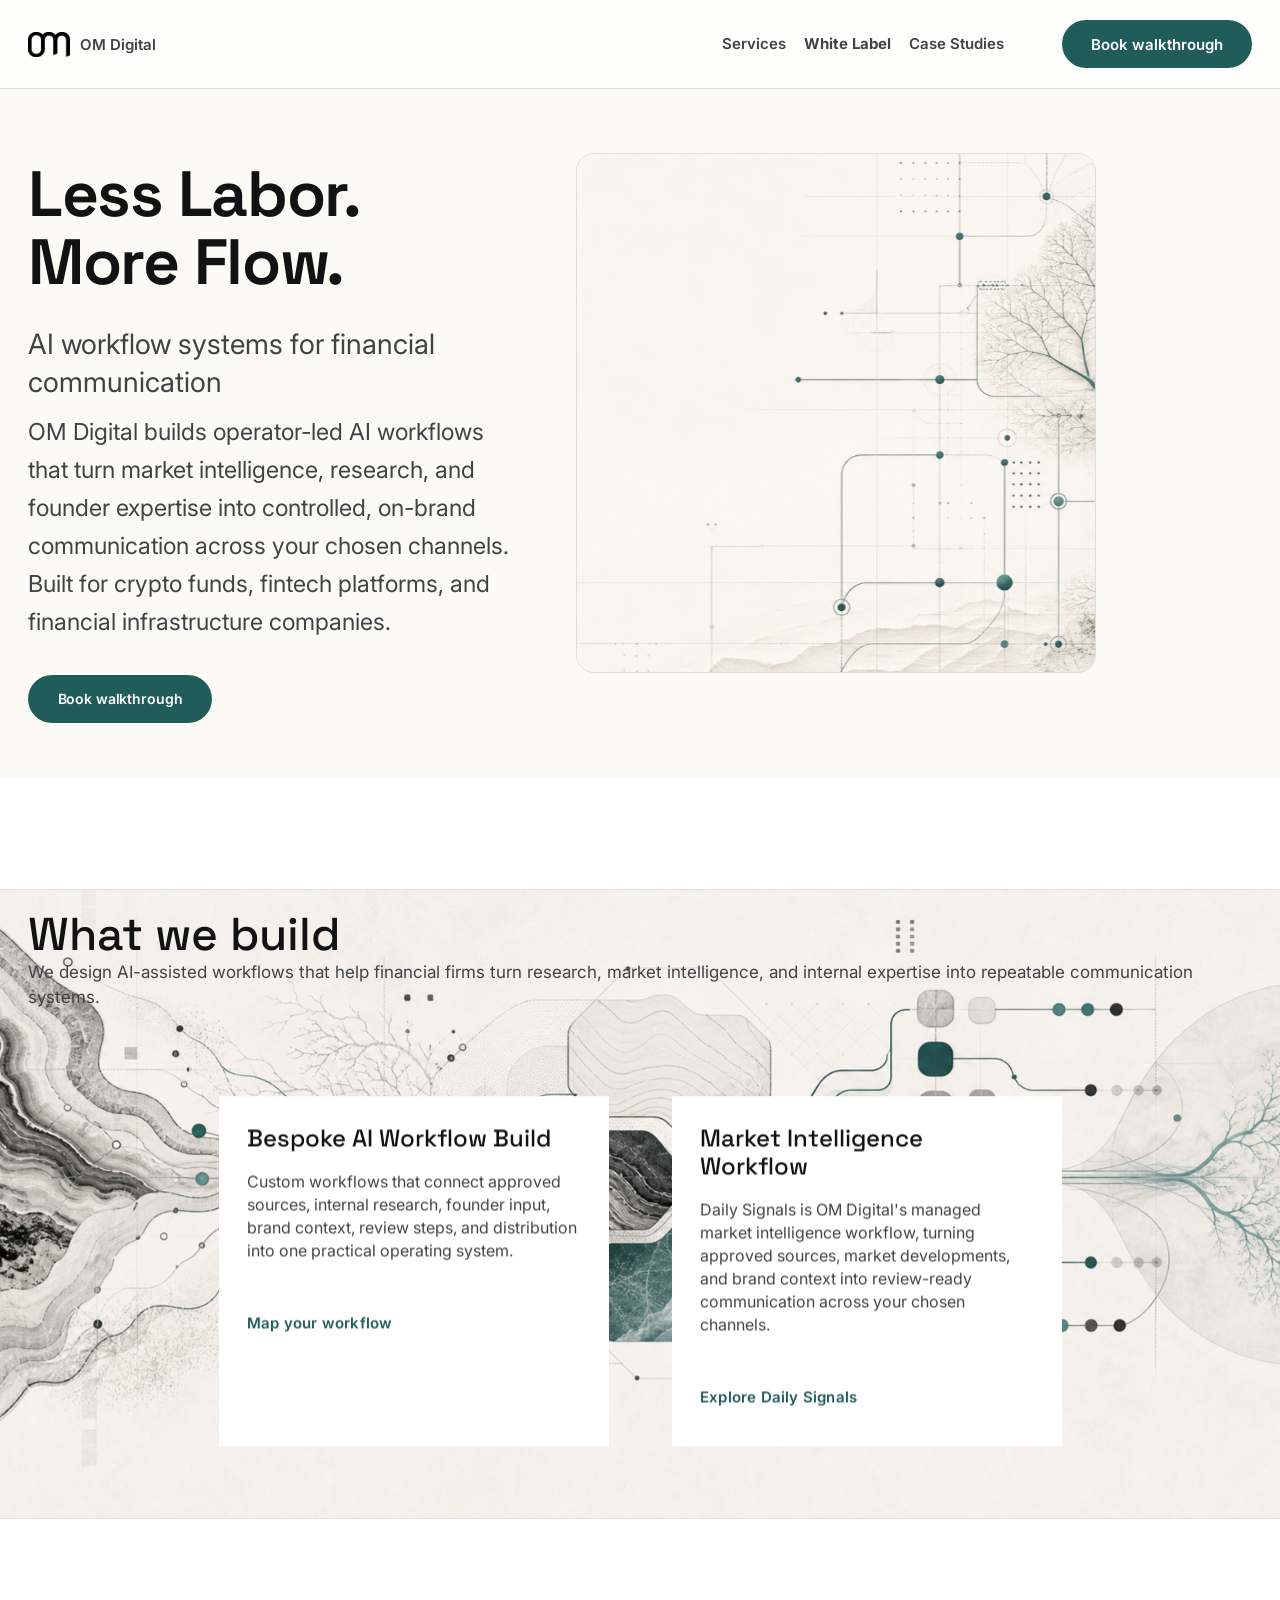
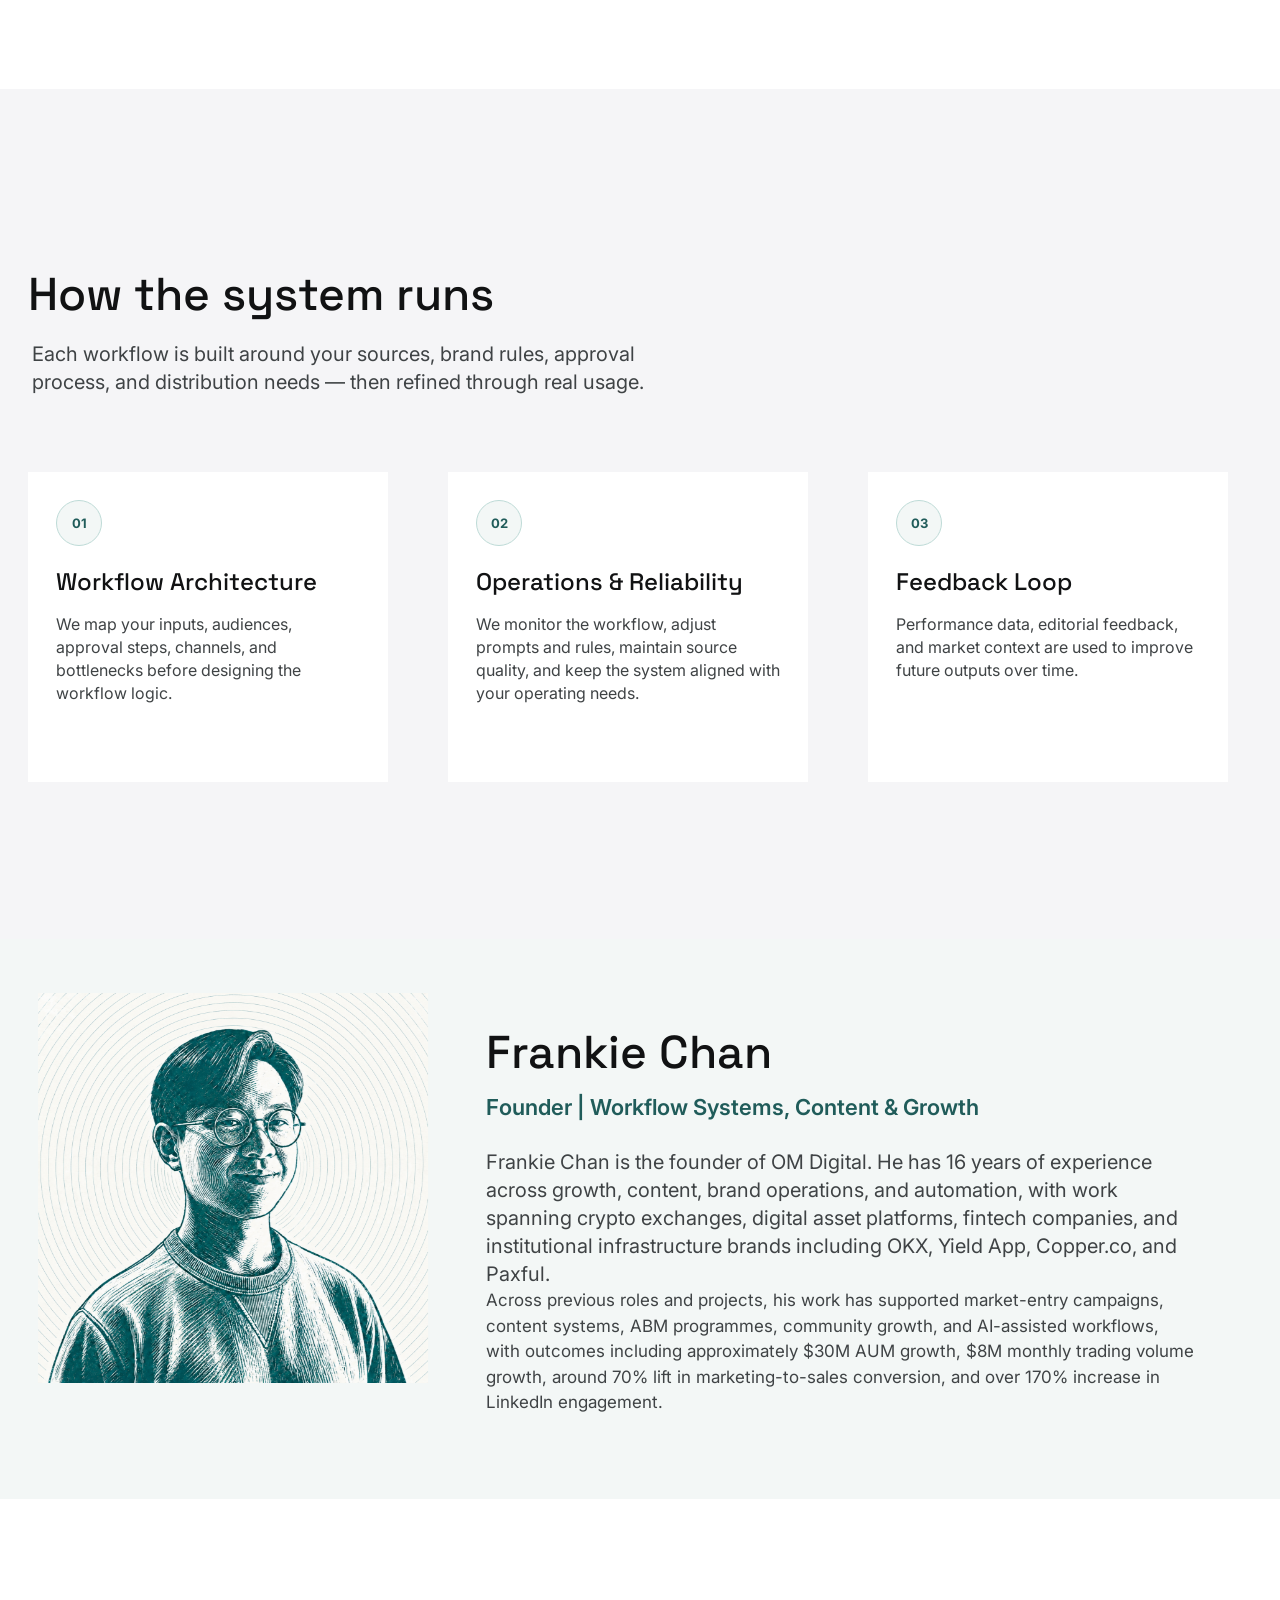
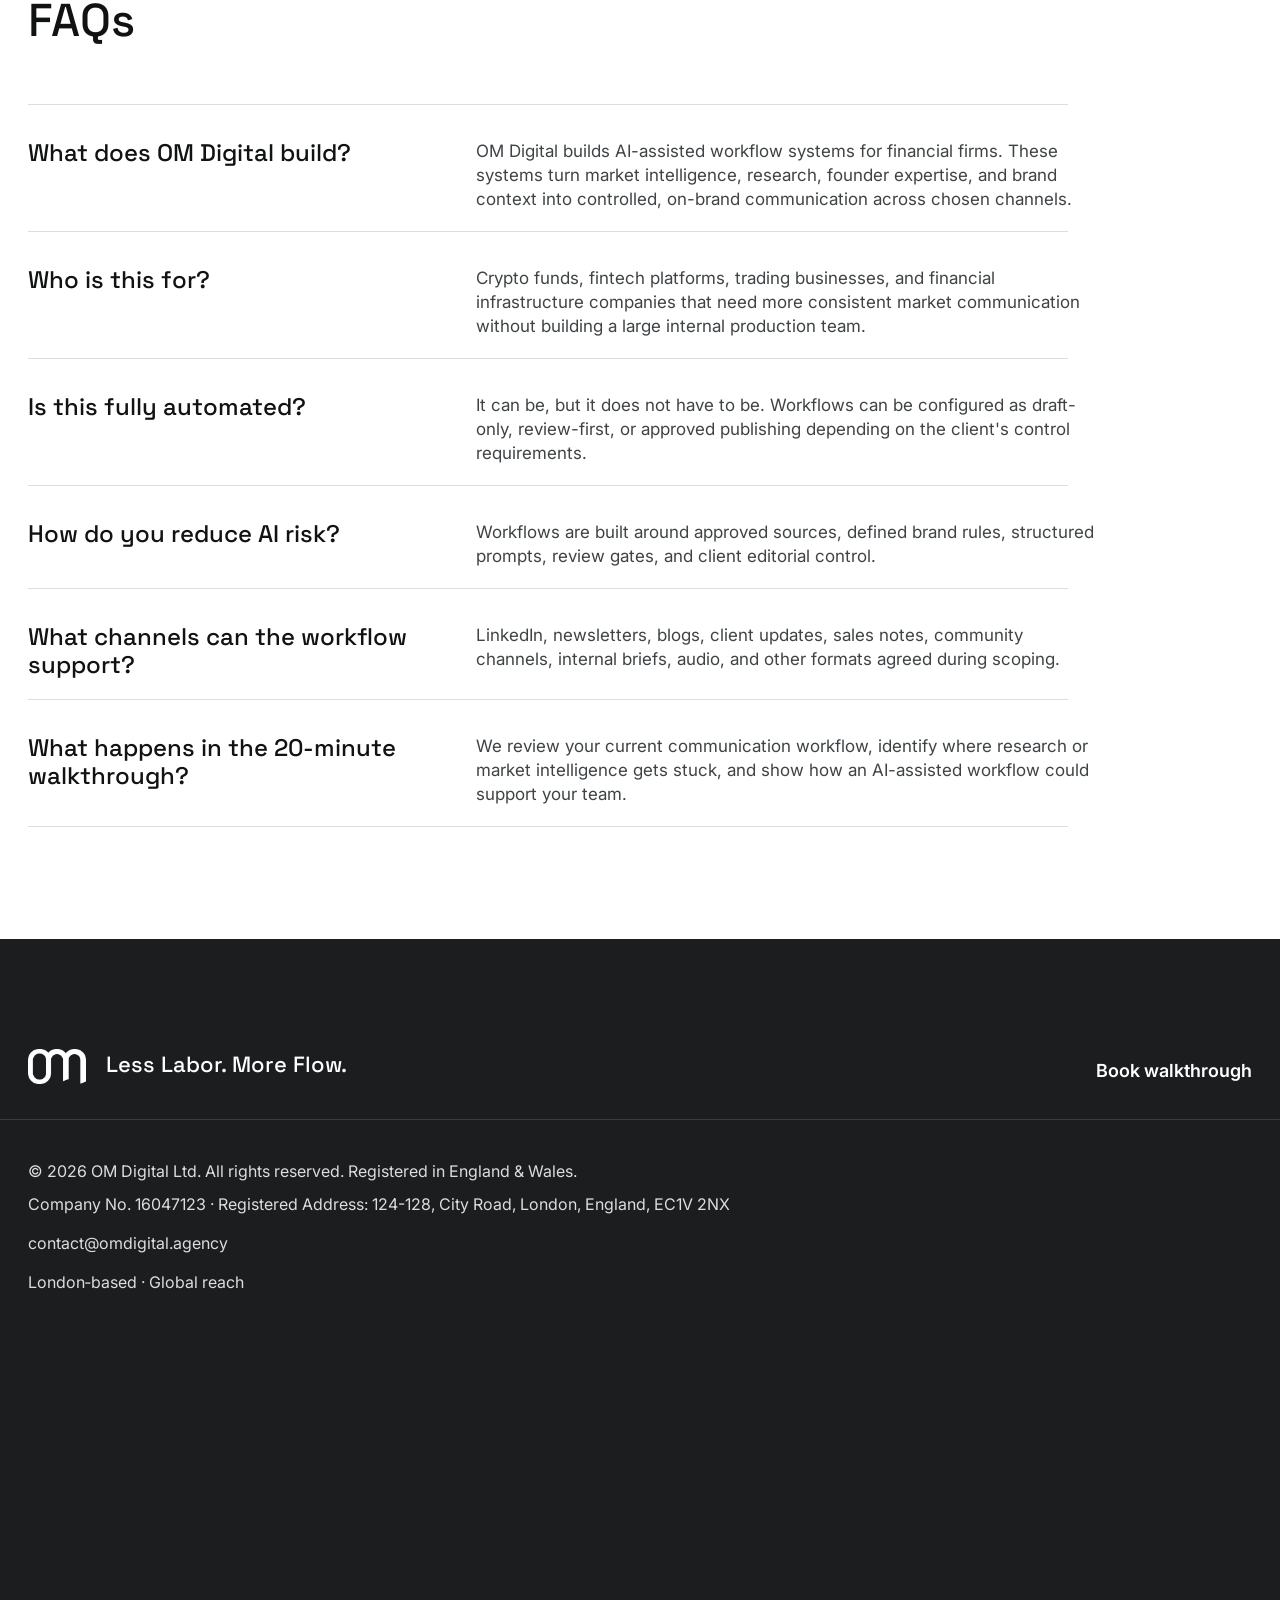
==== commit f991fc68: "Increase homepage hero support copy spacing" ====
--- a/index.html
+++ b/index.html
@@ -114,6 +114,7 @@
     .hero { padding: 56px 0 56px; }
     .hero h1 { font-size: clamp(40px, 6vw, 64px); line-height: 1.06; margin: 16px 0 12px; font-weight: 650; letter-spacing: -0.02em; }
     .hero p.lead { font-size: clamp(17px, 2.2vw, 22px); color: var(--muted); max-width: none; margin: 8px 0 10px; }
+    .hero p.lead small { display: inline-block; margin-top: 12px; }
     .hero .meta { color: var(--muted); font-size: 14px; margin-top: 16px; }
     .chip { display: inline-flex; align-items: center; gap: 8px; padding: 6px 10px; border-radius: 999px; border: 1px solid var(--hairline); color: var(--muted); font-size: 12px; letter-spacing: .2px; background: #fff; }
 
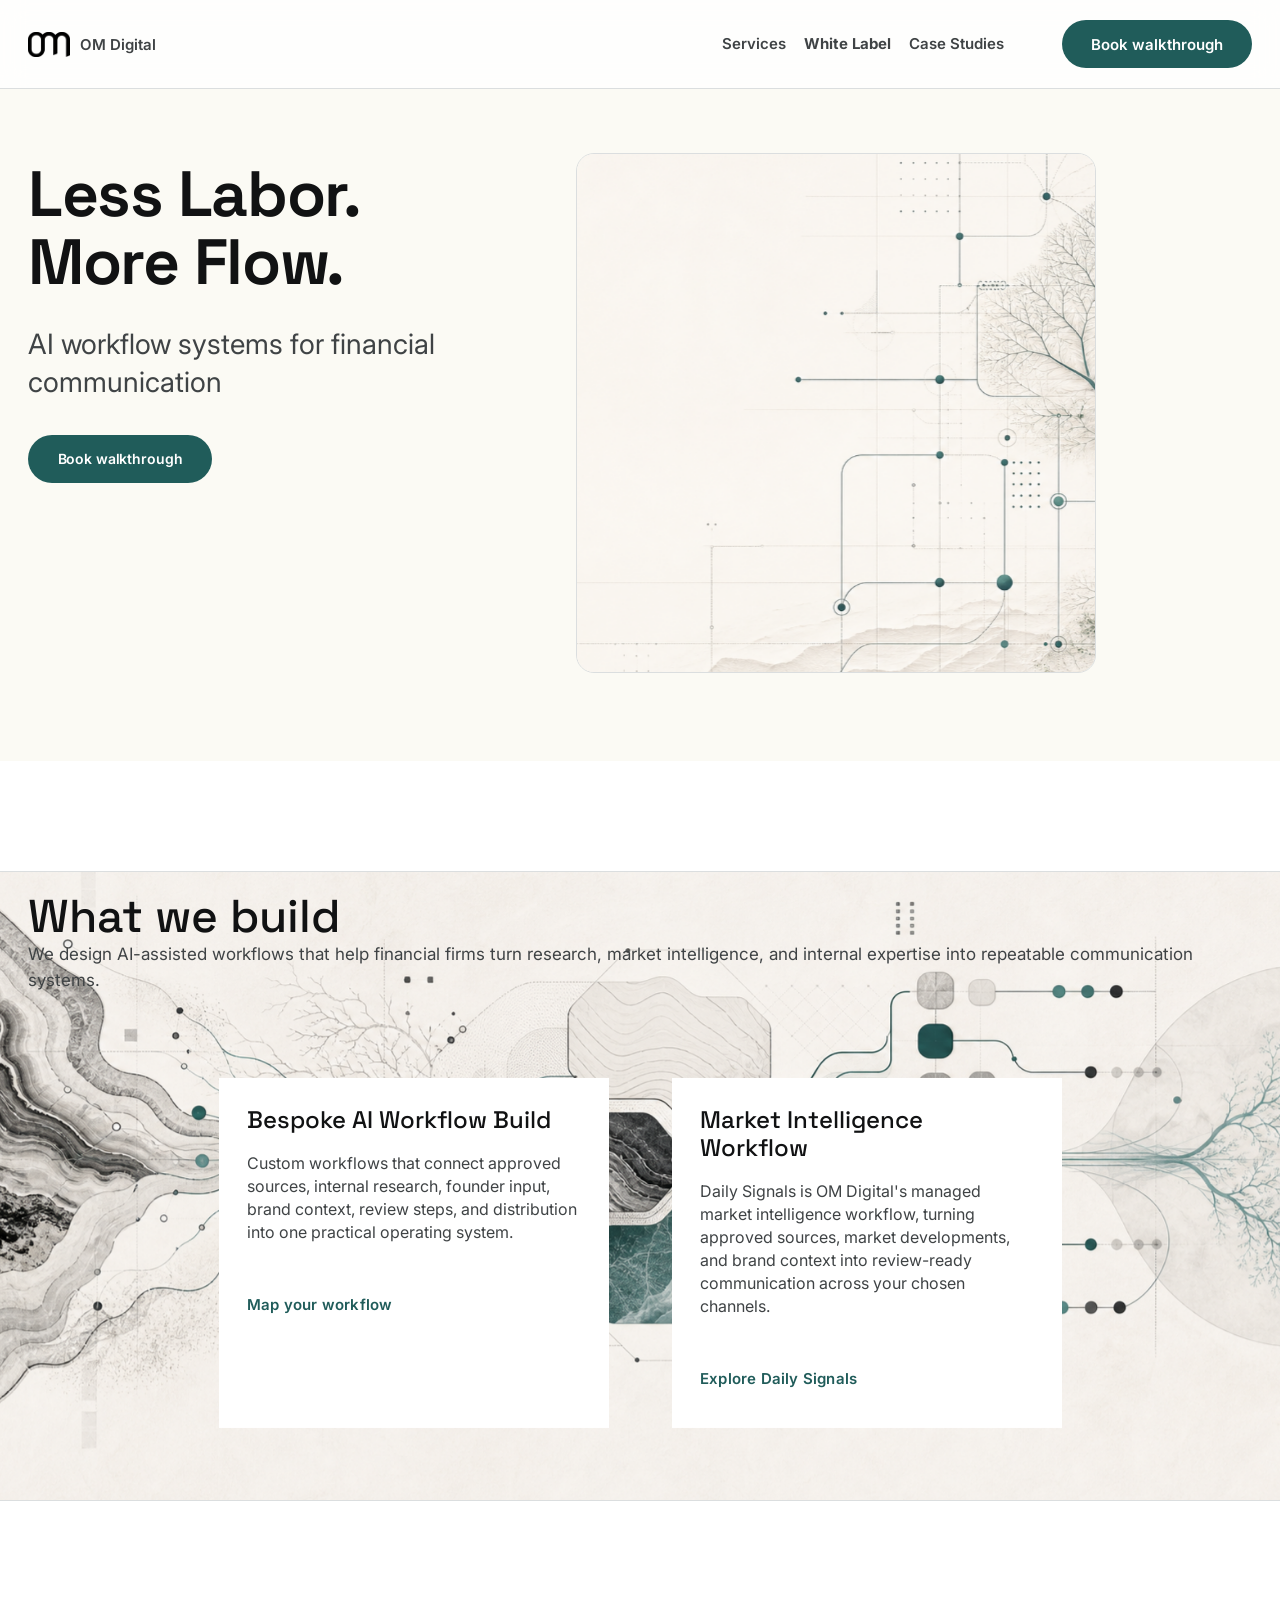
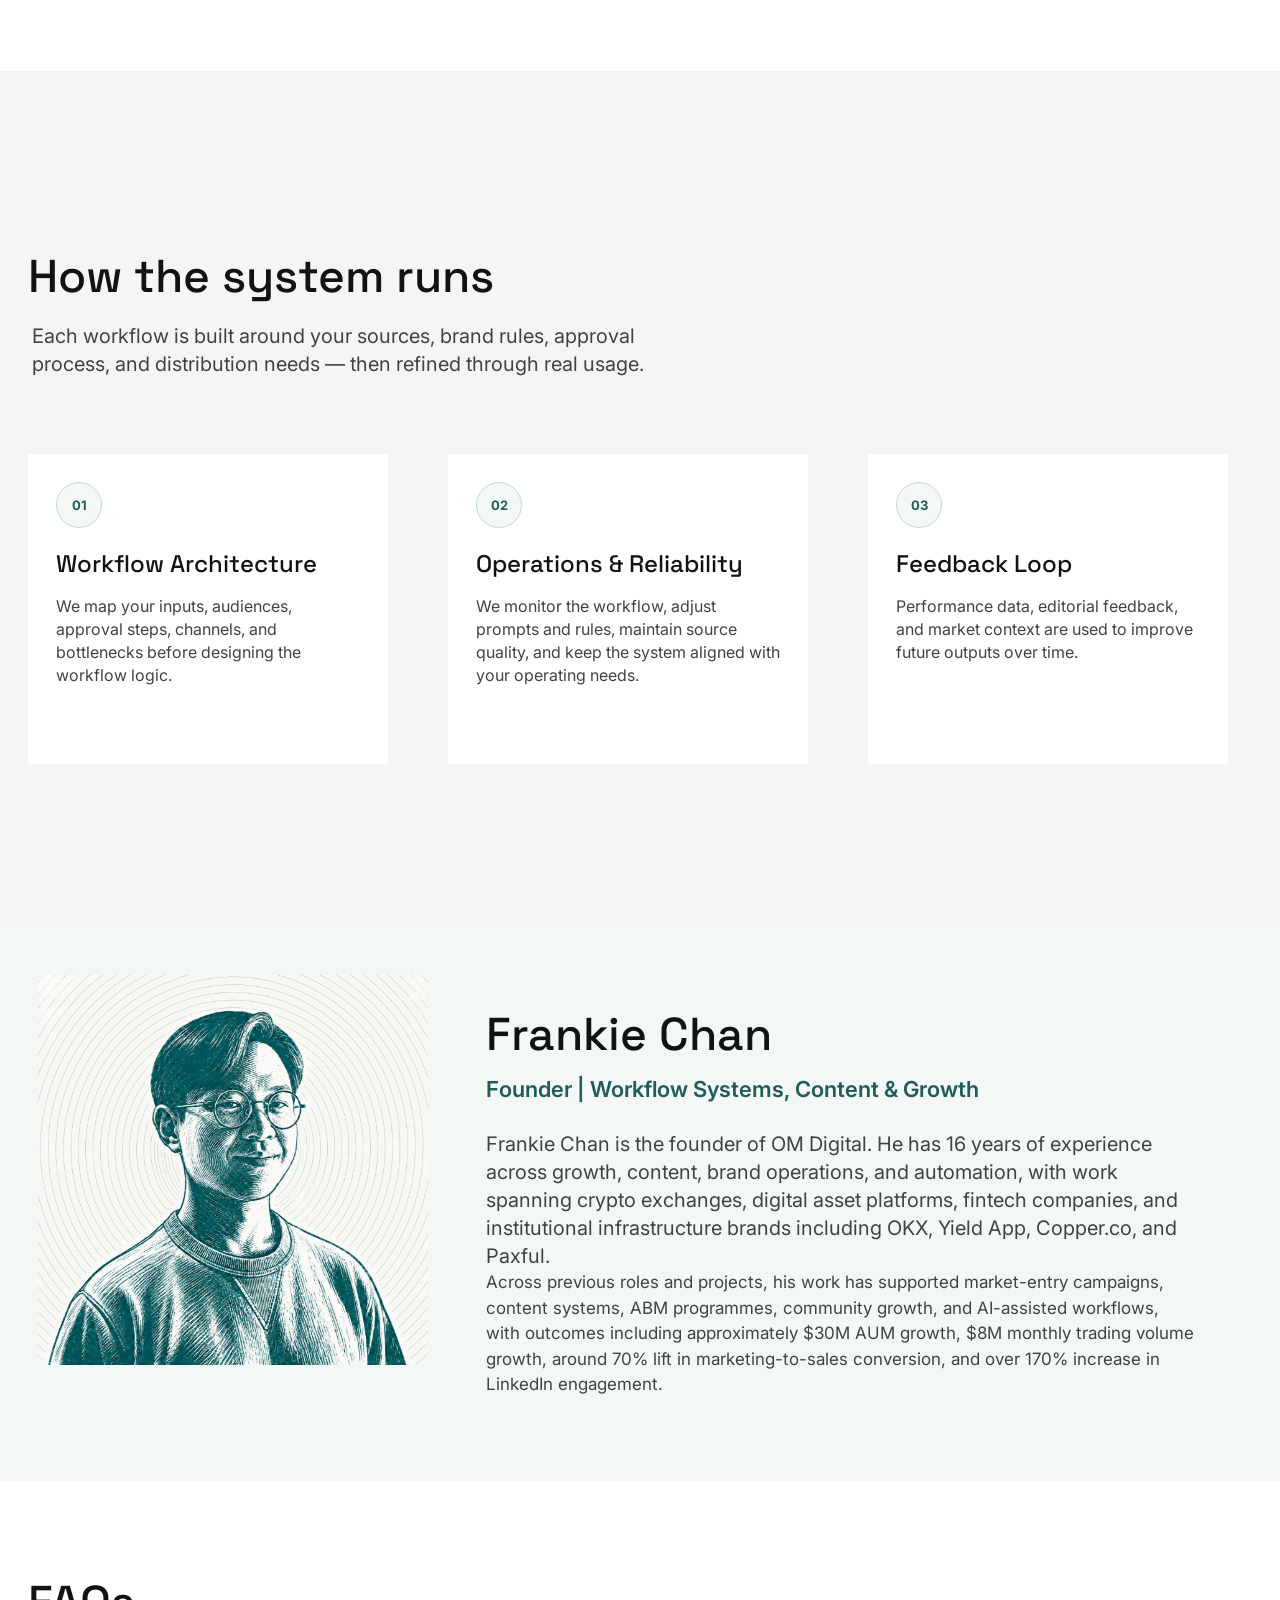
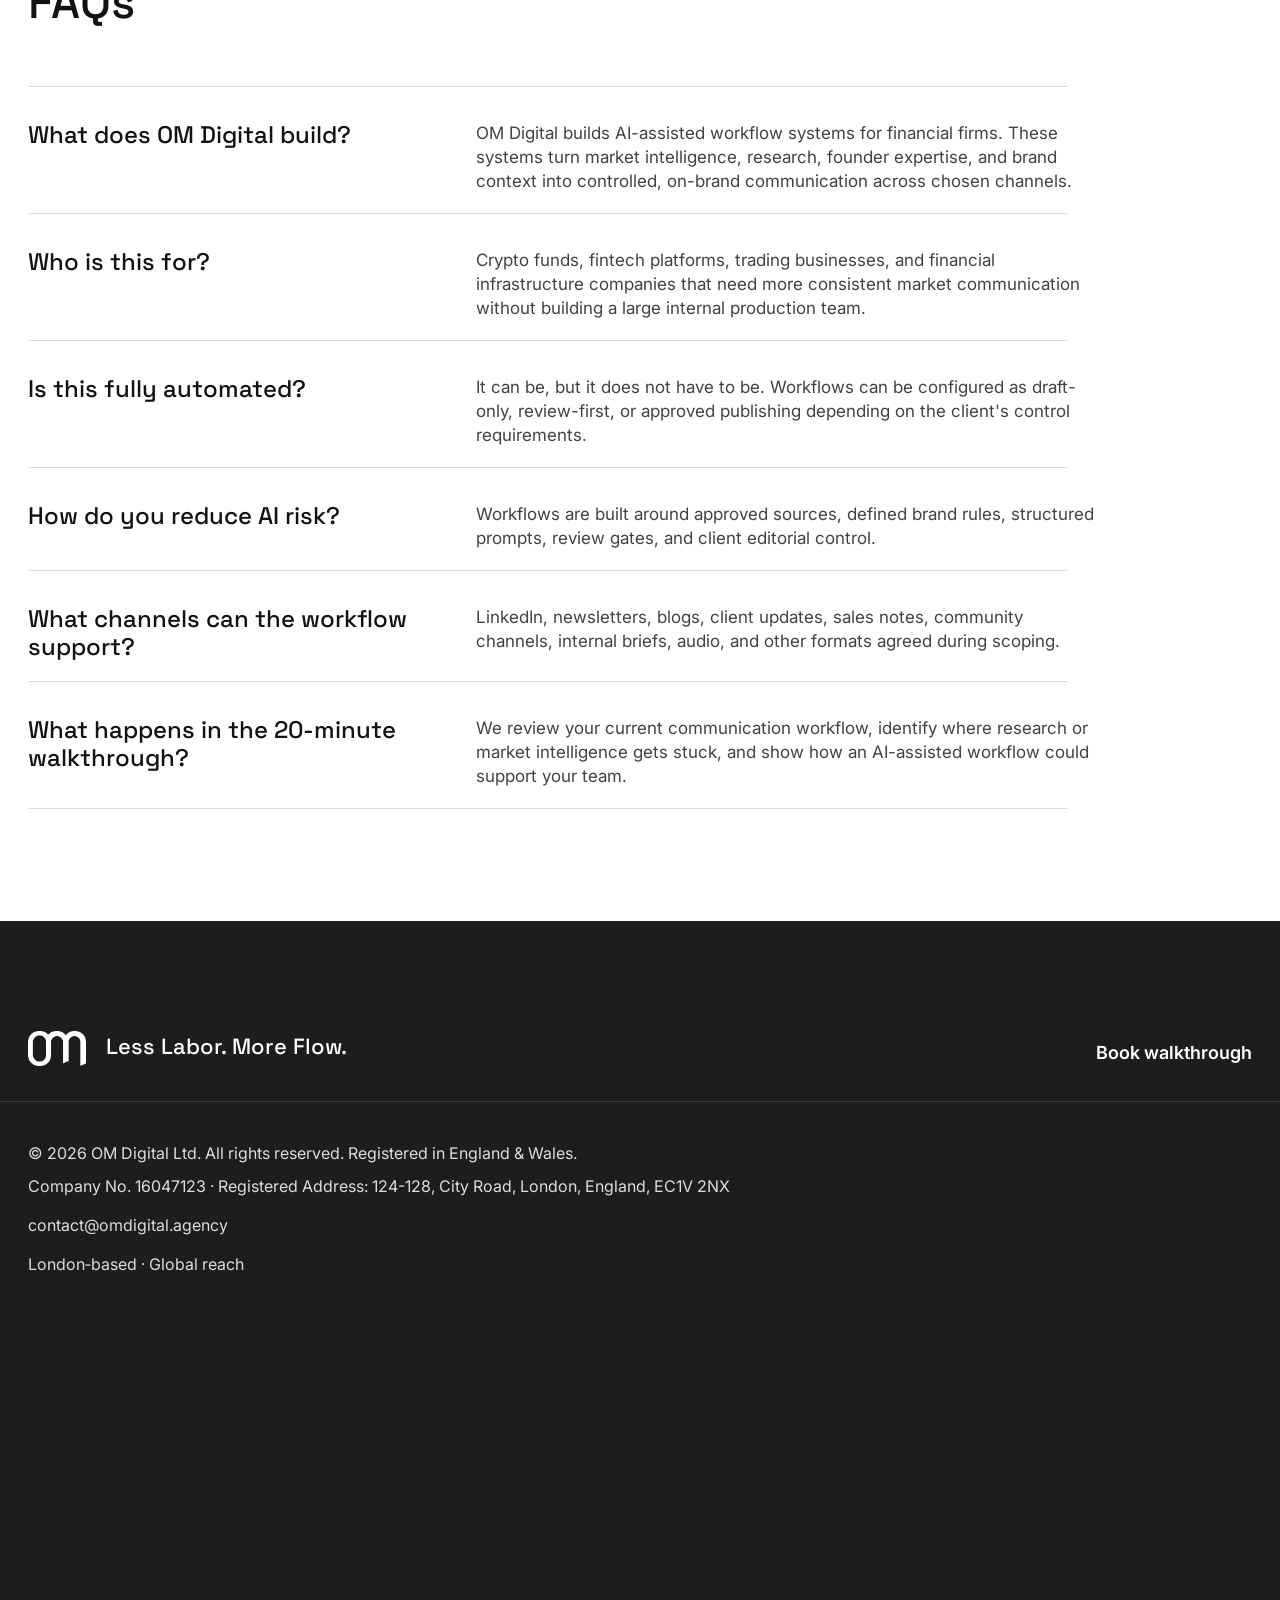
==== commit 2503cc5f: "Remove homepage hero support paragraph" ====
--- a/index.html
+++ b/index.html
@@ -365,7 +365,7 @@
   <header id="top" class="hero home-v2-hero wrap">
     <div class="home-v2-hero-copy">
       <h1 class="fade-in fade-2"><span>Less Labor.</span><span>More Flow.</span></h1>
-      <p class="lead fade-in fade-3">AI workflow systems for financial communication<br><small>OM Digital builds operator-led AI workflows that turn market intelligence, research, and founder expertise into controlled, on-brand communication across your chosen channels. Built for crypto funds, fintech platforms, and financial infrastructure companies.</small></p>
+      <p class="lead fade-in fade-3">AI workflow systems for financial communication</p>
       <div class="home-v2-actions fade-in fade-4">
         <a class="cta-btn" href="https://calendly.com/om_digital" target="_blank" rel="noopener">Book walkthrough</a>
       </div>
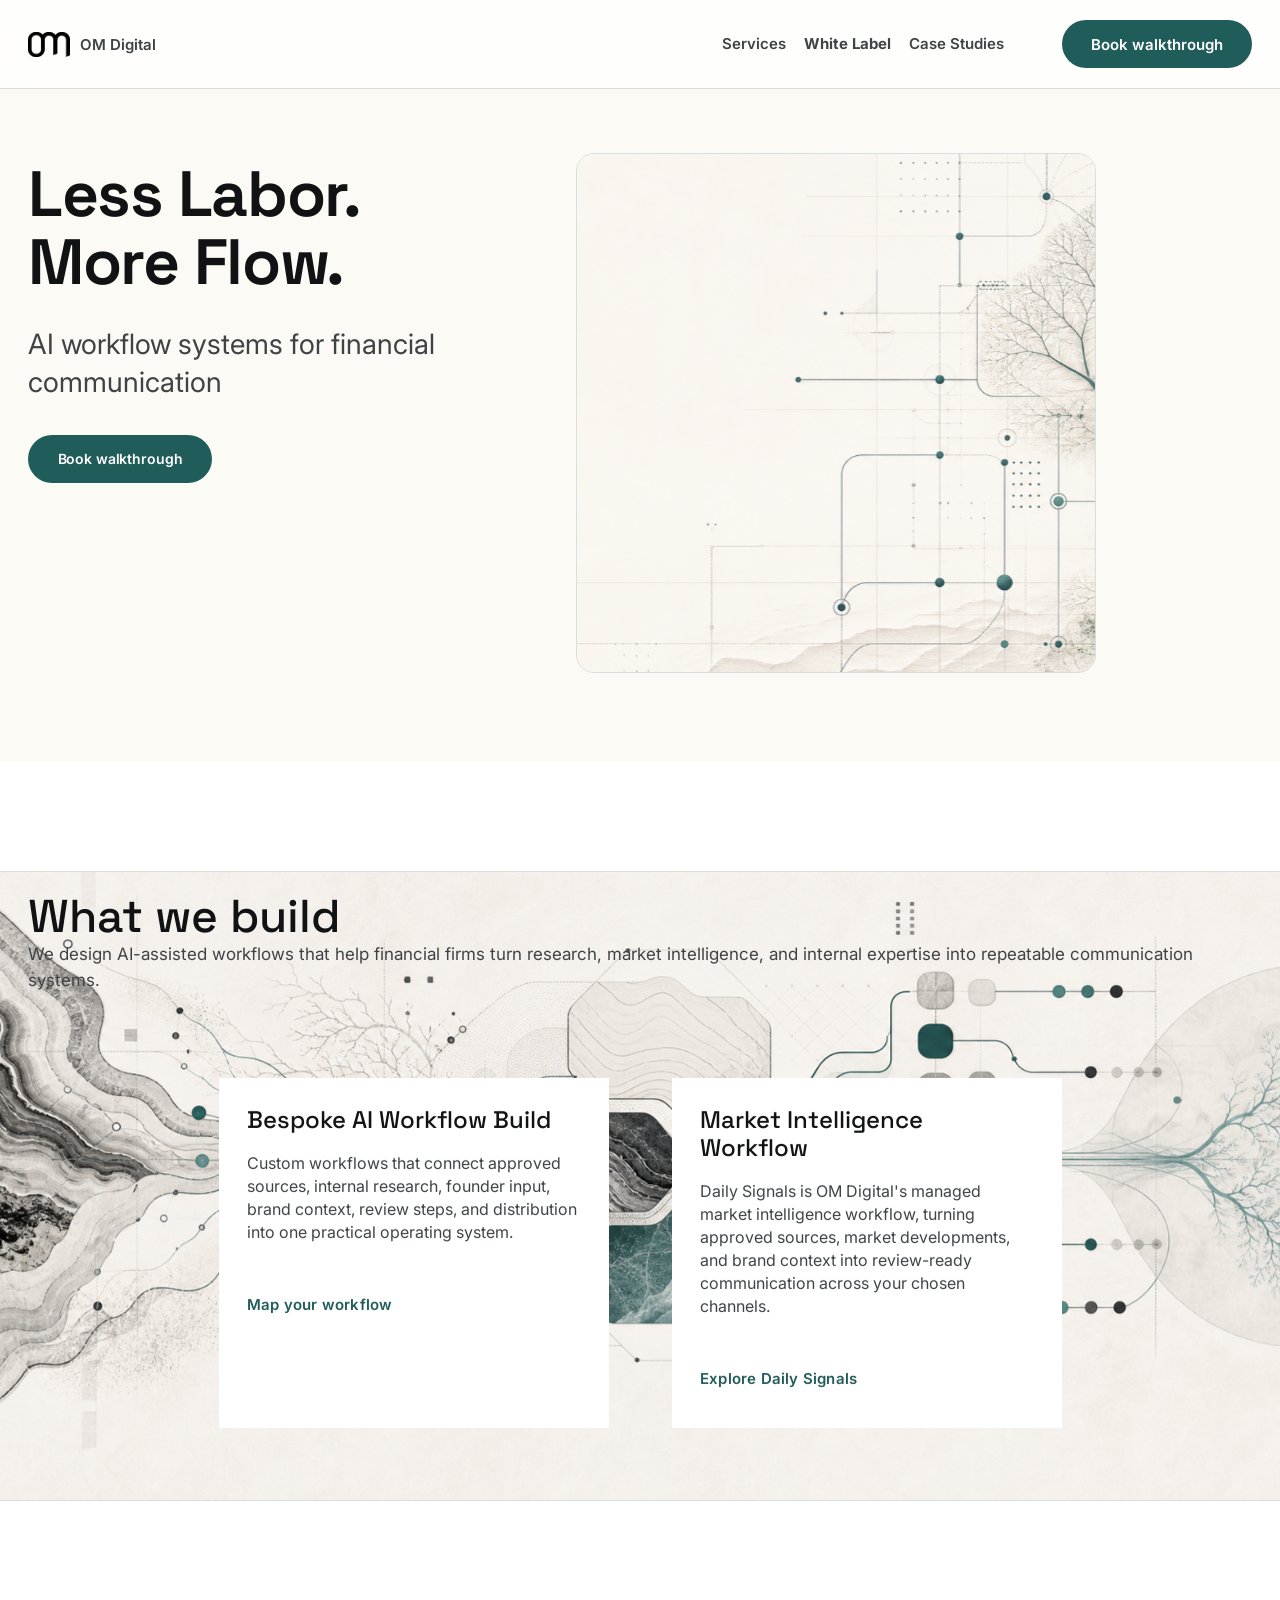
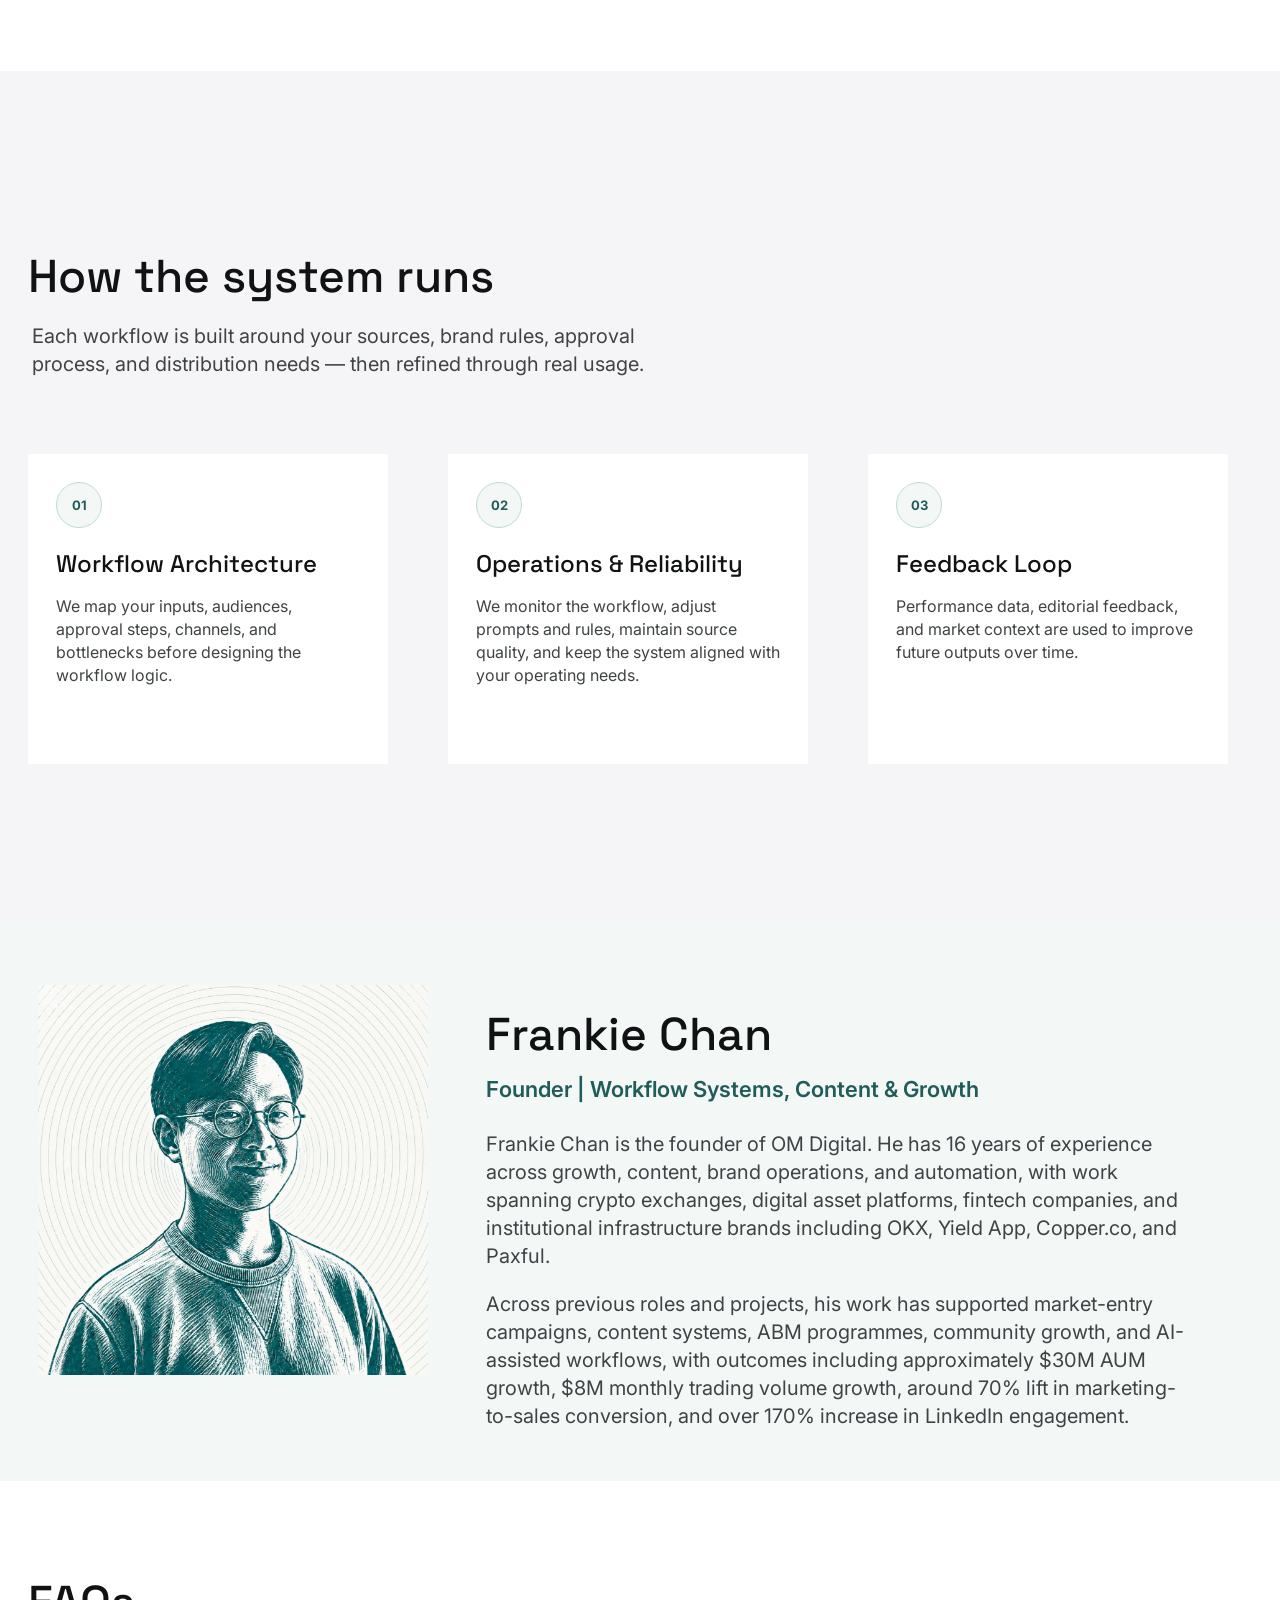
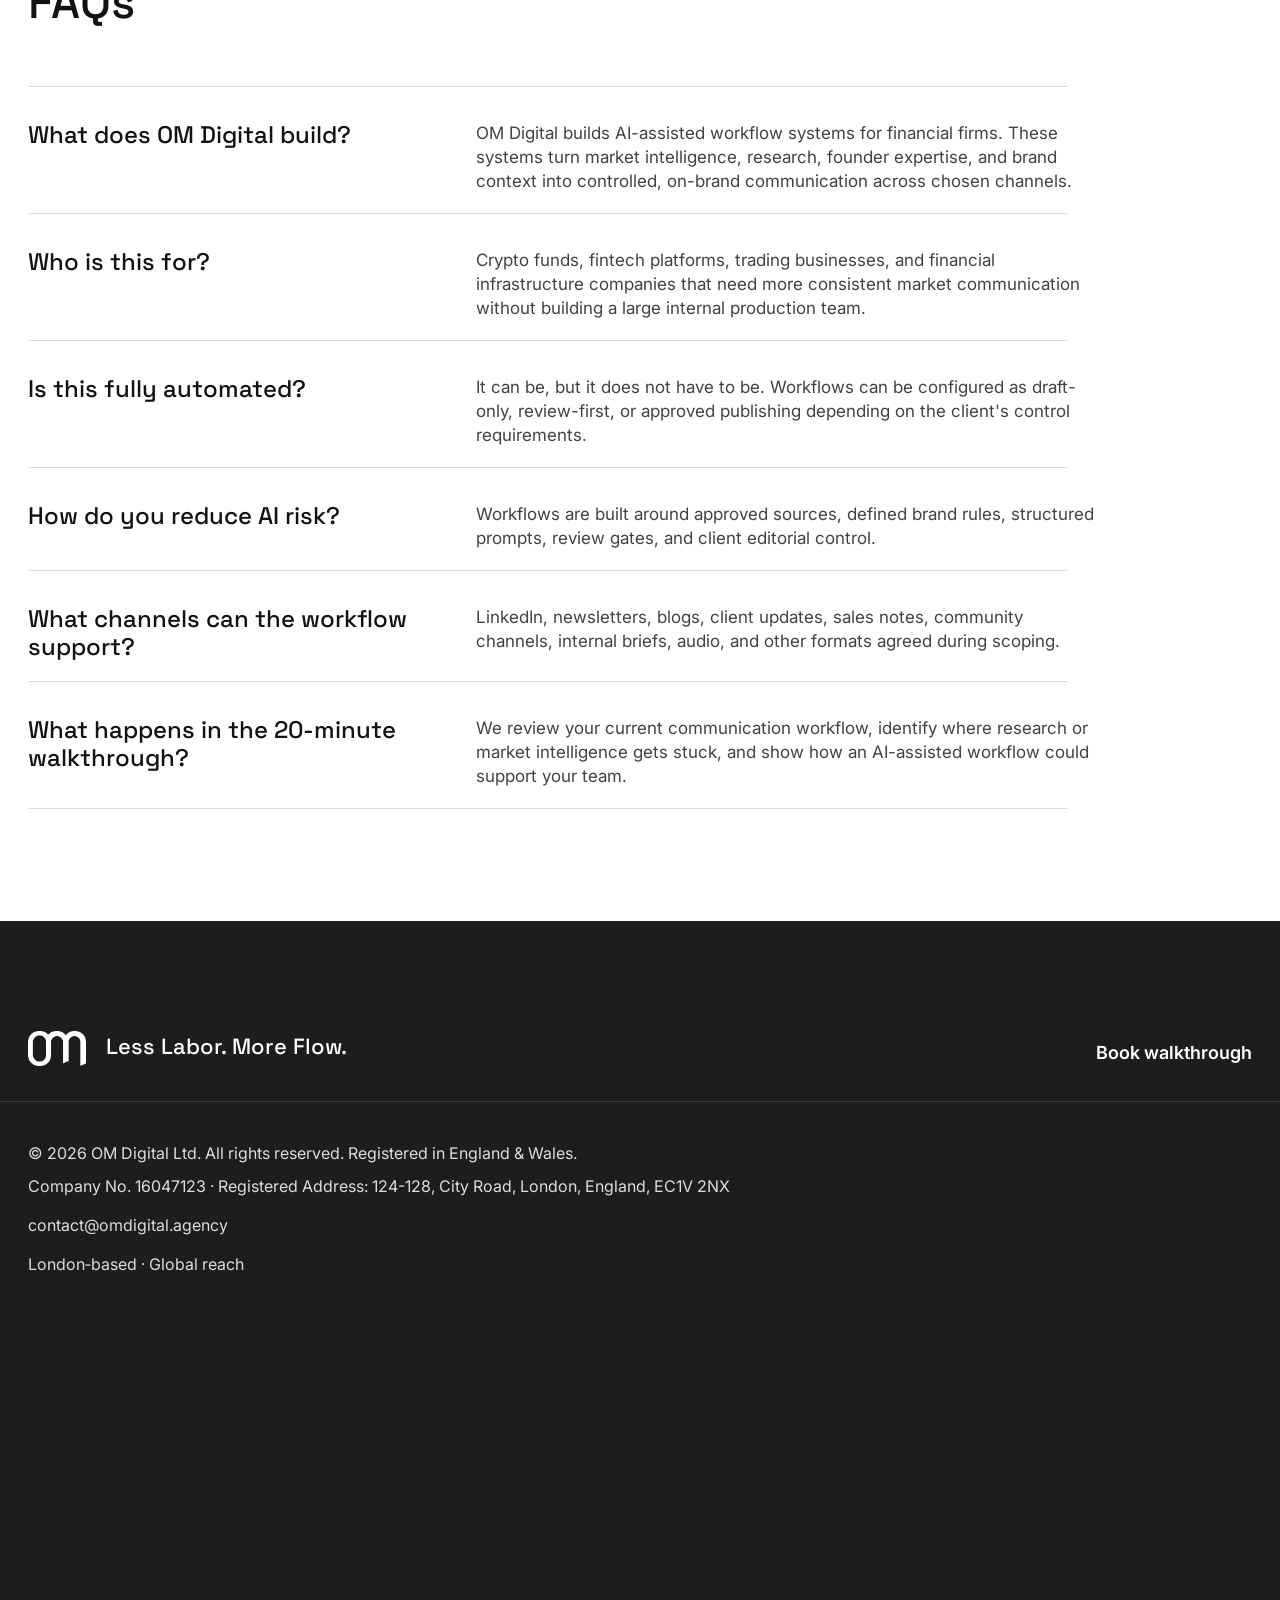
==== commit d7f24754: "Align founder bio paragraph hierarchy" ====
--- a/index.html
+++ b/index.html
@@ -448,9 +448,9 @@
         </div>
         <div class="founder-bio">
           <h3 class="founder-name">Frankie Chan</h3>
-          <p>Founder | Workflow Systems, Content & Growth</p>
-          <p>Frankie Chan is the founder of OM Digital. He has 16 years of experience across growth, content, brand operations, and automation, with work spanning crypto exchanges, digital asset platforms, fintech companies, and institutional infrastructure brands including OKX, Yield App, Copper.co, and Paxful.</p>
-          <p>Across previous roles and projects, his work has supported market-entry campaigns, content systems, ABM programmes, community growth, and AI-assisted workflows, with outcomes including approximately $30M AUM growth, $8M monthly trading volume growth, around 70% lift in marketing-to-sales conversion, and over 170% increase in LinkedIn engagement.</p>
+          <p class="founder-role">Founder | Workflow Systems, Content & Growth</p>
+          <p class="founder-copy">Frankie Chan is the founder of OM Digital. He has 16 years of experience across growth, content, brand operations, and automation, with work spanning crypto exchanges, digital asset platforms, fintech companies, and institutional infrastructure brands including OKX, Yield App, Copper.co, and Paxful.</p>
+          <p class="founder-copy">Across previous roles and projects, his work has supported market-entry campaigns, content systems, ABM programmes, community growth, and AI-assisted workflows, with outcomes including approximately $30M AUM growth, $8M monthly trading volume growth, around 70% lift in marketing-to-sales conversion, and over 170% increase in LinkedIn engagement.</p>
           <div class="founder-links">
             <a href="https://linkedin.com/in/frankieweb3" target="_blank" rel="noopener" aria-label="LinkedIn">
               <img src="images/linkedin_icon.png" alt="LinkedIn" loading="lazy" width="24" height="24" />
--- a/styles/home-v2.css
+++ b/styles/home-v2.css
@@ -398,7 +398,7 @@
   margin: 0 0 16px;
 }
 
-.home-v2 .founder-bio > p:nth-of-type(1) {
+.home-v2 .founder-role {
   margin: 0 0 28px;
   color: var(--om-teal);
   font-size: 22px;
@@ -406,11 +406,15 @@
   line-height: 26px;
 }
 
-.home-v2 .founder-bio > p:nth-of-type(2) {
+.home-v2 .founder-copy {
   margin: 0;
   color: var(--om-body);
   font-size: 20px;
   line-height: 28px;
+}
+
+.home-v2 .founder-copy + .founder-copy {
+  margin-top: 20px;
 }
 
 .home-v2 .founder-links {
@@ -823,14 +827,18 @@
     height: auto !important;
   }
 
-  .home-v2 .founder-bio > p:nth-of-type(1) {
+  .home-v2 .founder-role {
     font-size: 18px;
     line-height: 24px;
   }
 
-  .home-v2 .founder-bio > p:nth-of-type(2) {
+  .home-v2 .founder-copy {
     font-size: 17px;
     line-height: 25px;
+  }
+
+  .home-v2 .founder-copy + .founder-copy {
+    margin-top: 18px;
   }
 
   .home-v2 .faq {
